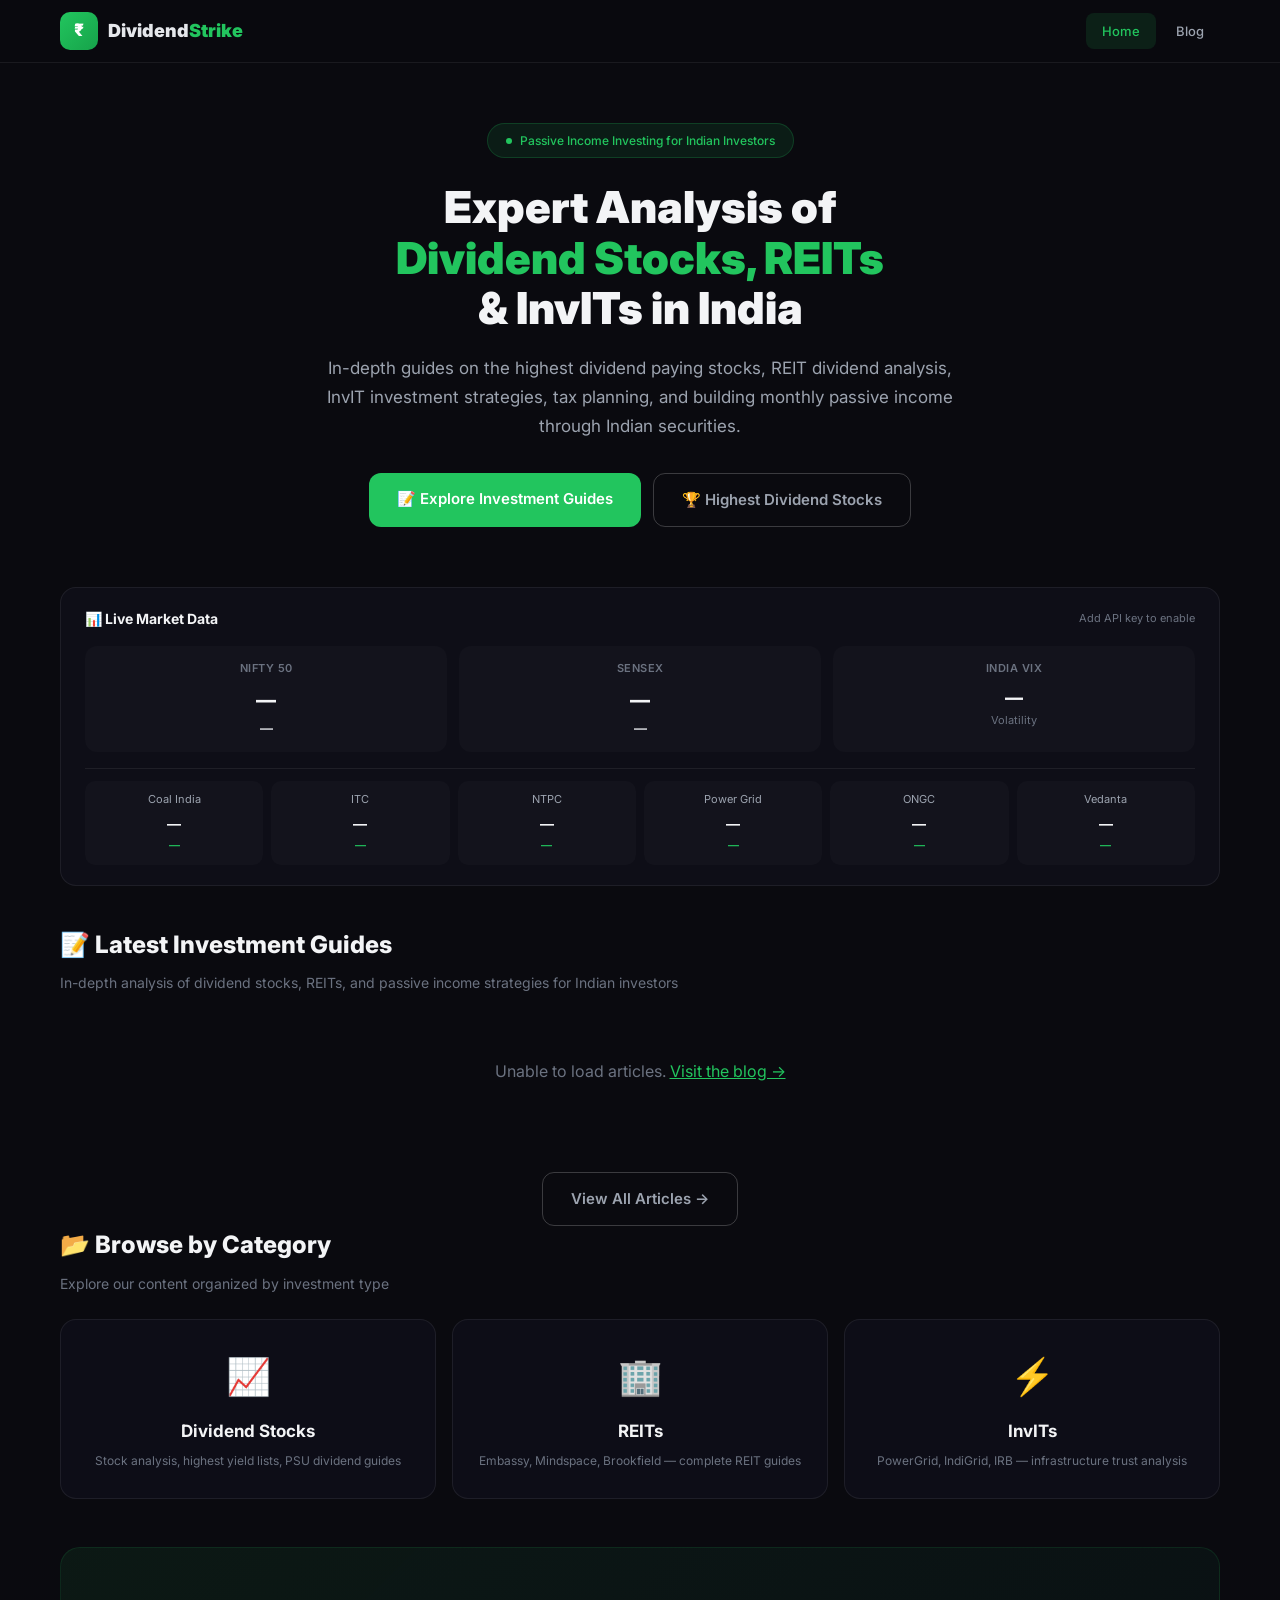
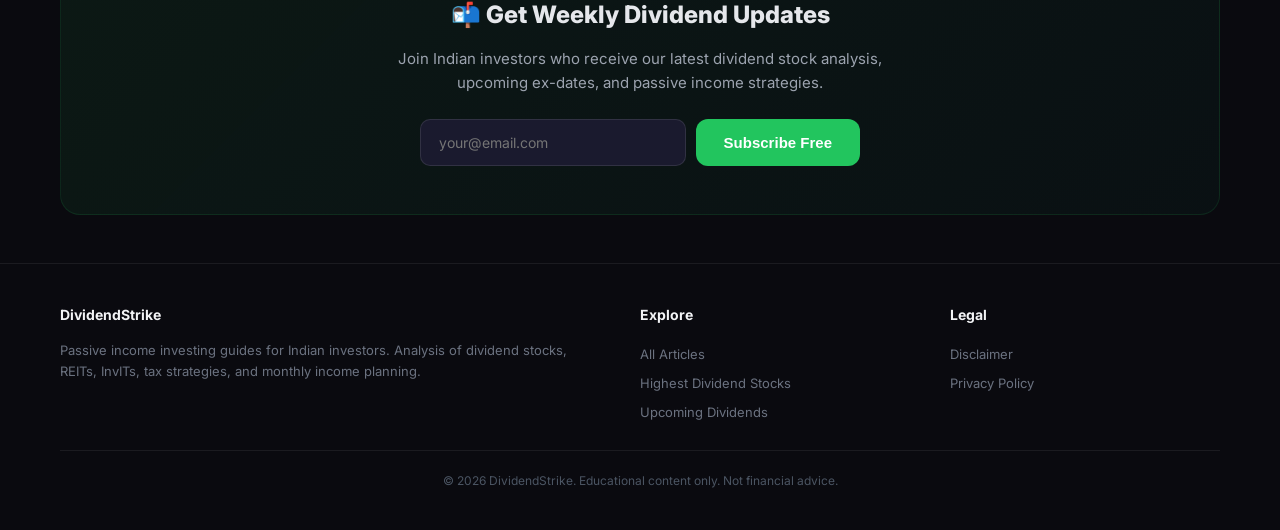
==== index.html @ 12f87270 "Update index.html" ====
<!DOCTYPE html>
<html lang="en-IN">
<head>
    <meta charset="UTF-8">
    <meta name="viewport" content="width=device-width, initial-scale=1.0">
    <title>DividendStrike — Passive Income Investing India: Dividend Stocks, REITs & Strategies</title>
    <meta name="description" content="Passive income investing for Indian investors. Expert analysis of dividend stocks, REITs, InvITs. Complete guides on tax, DRIP, and building monthly income through Indian securities.">
    <meta name="keywords" content="dividend stocks india, highest dividend paying stocks, REIT investment india, InvIT dividend, passive income india, dividend tax guide, DRIP india, upcoming dividend stocks">
    <link rel="canonical" href="https://dividendstrike.in/">
    <link href="https://fonts.googleapis.com/css2?family=Inter:wght@300;400;500;600;700;800;900&display=swap" rel="stylesheet">
    
    <!-- Google Analytics -->
    <script async src="https://www.googletagmanager.com/gtag/js?id=G-F67MPYPHJ3"></script>
    <script>window.dataLayer=window.dataLayer||[];function gtag(){dataLayer.push(arguments);}gtag('js',new Date());gtag('config','G-F67MPYPHJ3');</script>
    
    <!-- Favicon -->
    <link rel="icon" href="data:image/svg+xml,<svg xmlns='http://www.w3.org/2000/svg' viewBox='0 0 100 100'><rect width='100' height='100' rx='20' fill='%2322c55e'/><text y='.75em' x='50%' text-anchor='middle' font-size='60' font-weight='bold' fill='white'>₹</text></svg>">
    <link rel="apple-touch-icon" sizes="180x180" href="/apple-touch-icon.png">
    <link rel="icon" type="image/png" sizes="32x32" href="/favicon-32x32.png">
    <link rel="icon" type="image/png" sizes="16x16" href="/favicon-16x16.png">
    <meta name="theme-color" content="#0f172a">

    <style>
        :root {
            --bg: #0a0a0f;
            --card: rgba(15,15,25,0.85);
            --border: rgba(255,255,255,0.07);
            --text: #e5e7eb;
            --text-secondary: #9ca3af;
            --text-muted: #6b7280;
        }
        
        * { margin: 0; padding: 0; box-sizing: border-box; }
        
        body {
            font-family: 'Inter', sans-serif;
            background: var(--bg);
            color: var(--text);
            min-height: 100vh;
            line-height: 1.6;
        }
        
        .container { max-width: 1200px; margin: 0 auto; padding: 0 20px; }
        
        /* ===== NAVIGATION ===== */
        .navbar {
            position: sticky;
            top: 0;
            z-index: 50;
            backdrop-filter: blur(20px);
            background: rgba(10,10,15,0.95);
            border-bottom: 1px solid var(--border);
            padding: 12px 0;
        }
        .nav-inner {
            display: flex;
            align-items: center;
            justify-content: space-between;
        }
        .logo {
            display: flex;
            align-items: center;
            gap: 10px;
            text-decoration: none;
        }
        .logo-icon {
            width: 38px;
            height: 38px;
            background: linear-gradient(135deg, #22c55e, #16a34a);
            border-radius: 10px;
            display: flex;
            align-items: center;
            justify-content: center;
            color: white;
            font-weight: 900;
            font-size: 17px;
        }
        .logo-name { font-size: 18px; font-weight: 900; color: #e5e7eb; }
        .logo-name span { color: #22c55e; }
        
        .nav-links { display: flex; gap: 4px; }
        .nav-links a {
            padding: 8px 16px;
            border-radius: 8px;
            font-size: 13px;
            font-weight: 500;
            text-decoration: none;
            color: #9ca3af;
            transition: all 0.2s;
        }
        .nav-links a:hover { color: white; background: rgba(255,255,255,0.04); }
        .nav-links a.active { background: rgba(34,197,94,0.12); color: #22c55e; }
        
        /* ===== HERO ===== */
        .hero {
            padding: 60px 0 40px;
            text-align: center;
        }
        .hero-badge {
            display: inline-flex;
            align-items: center;
            gap: 8px;
            background: rgba(34,197,94,0.1);
            border: 1px solid rgba(34,197,94,0.2);
            border-radius: 40px;
            padding: 7px 18px;
            font-size: 12px;
            color: #22c55e;
            font-weight: 500;
            margin-bottom: 24px;
        }
        .pulse-dot {
            width: 6px;
            height: 6px;
            background: #22c55e;
            border-radius: 50%;
            display: inline-block;
            animation: pulse 2s infinite;
        }
        @keyframes pulse { 0%,100%{opacity:1;} 50%{opacity:0.4;} }
        
        .hero-title {
            font-size: 44px;
            font-weight: 900;
            line-height: 1.15;
            margin-bottom: 20px;
            color: #f3f4f6;
        }
        .hero-title span { color: #22c55e; }
        .hero-subtitle {
            font-size: 17px;
            color: #9ca3af;
            max-width: 650px;
            margin: 0 auto 32px;
            line-height: 1.7;
        }
        .hero-buttons {
            display: flex;
            gap: 12px;
            justify-content: center;
            flex-wrap: wrap;
        }
        .btn {
            padding: 14px 28px;
            border-radius: 12px;
            font-size: 15px;
            font-weight: 600;
            cursor: pointer;
            border: none;
            text-decoration: none;
            transition: all 0.2s;
            display: inline-block;
        }
        .btn-primary { background: #22c55e; color: white; }
        .btn-primary:hover { background: #16a34a; transform: translateY(-1px); }
        .btn-outline {
            background: transparent;
            border: 1px solid rgba(255,255,255,0.2);
            color: #9ca3af;
        }
        .btn-outline:hover { border-color: #22c55e; color: white; }
        
        /* ===== MARKET TICKER ===== */
        .market-ticker {
            background: rgba(15,15,25,0.9);
            border: 1px solid var(--border);
            border-radius: 16px;
            padding: 20px 24px;
            margin: 20px 0 40px;
            overflow: hidden;
        }
        .ticker-header {
            display: flex;
            align-items: center;
            justify-content: space-between;
            margin-bottom: 16px;
        }
        .ticker-title {
            font-size: 14px;
            font-weight: 700;
            color: #f3f4f6;
        }
        .ticker-updated {
            font-size: 11px;
            color: #6b7280;
        }
        .ticker-row {
            display: grid;
            grid-template-columns: repeat(auto-fit, minmax(160px, 1fr));
            gap: 12px;
        }
        .ticker-item {
            background: rgba(255,255,255,0.02);
            border-radius: 12px;
            padding: 14px 16px;
            text-align: center;
        }
        .ticker-item-name {
            font-size: 11px;
            color: #6b7280;
            font-weight: 600;
            text-transform: uppercase;
            letter-spacing: 0.5px;
            margin-bottom: 6px;
        }
        .ticker-item-price {
            font-size: 20px;
            font-weight: 800;
            color: #f3f4f6;
        }
        .ticker-item-change {
            font-size: 13px;
            font-weight: 600;
            margin-top: 2px;
        }
        .ticker-divider {
            border: none;
            border-top: 1px solid var(--border);
            margin: 16px 0 12px;
        }
        .ticker-stocks-row {
            display: grid;
            grid-template-columns: repeat(auto-fit, minmax(130px, 1fr));
            gap: 8px;
        }
        .ticker-stock-mini {
            background: rgba(255,255,255,0.02);
            border-radius: 10px;
            padding: 10px 12px;
            text-align: center;
        }
        .ticker-stock-name {
            font-size: 11px;
            color: #9ca3af;
            margin-bottom: 4px;
        }
        .ticker-stock-price {
            font-size: 14px;
            font-weight: 700;
            color: #f3f4f6;
        }
        .ticker-stock-yield {
            font-size: 11px;
            color: #22c55e;
            font-weight: 600;
            margin-top: 2px;
        }
        
        /* ===== BLOG GRID ===== */
        .section-title {
            font-size: 24px;
            font-weight: 800;
            color: #f3f4f6;
            margin-bottom: 8px;
        }
        .section-subtitle {
            font-size: 14px;
            color: #6b7280;
            margin-bottom: 24px;
        }
        .blog-grid {
            display: grid;
            grid-template-columns: repeat(auto-fill, minmax(340px, 1fr));
            gap: 16px;
            margin-bottom: 48px;
        }
        .blog-card {
            background: rgba(15,15,25,0.85);
            border: 1px solid var(--border);
            border-radius: 16px;
            padding: 24px;
            text-decoration: none;
            display: flex;
            flex-direction: column;
            transition: all 0.3s ease;
            cursor: pointer;
        }
        .blog-card:hover {
            border-color: rgba(34,197,94,0.3);
            transform: translateY(-2px);
            box-shadow: 0 20px 40px -15px rgba(34,197,94,0.15);
        }
        .blog-card-badge {
            display: inline-block;
            background: rgba(34,197,94,0.15);
            color: #22c55e;
            padding: 4px 10px;
            border-radius: 20px;
            font-size: 11px;
            font-weight: 600;
            margin-bottom: 12px;
            width: fit-content;
        }
        .blog-card-category-reit {
            background: rgba(59,130,246,0.15);
            color: #3b82f6;
        }
        .blog-card-title {
            font-size: 17px;
            font-weight: 700;
            color: #f3f4f6;
            margin-bottom: 8px;
            line-height: 1.4;
            flex-grow: 1;
        }
        .blog-card-excerpt {
            font-size: 13px;
            color: #9ca3af;
            line-height: 1.6;
            margin-bottom: 16px;
        }
        .blog-card-meta {
            font-size: 11px;
            color: #6b7280;
            display: flex;
            justify-content: space-between;
            align-items: center;
            padding-top: 12px;
            border-top: 1px solid var(--border);
        }
        
        /* ===== CATEGORY SECTION ===== */
        .category-section {
            margin-bottom: 48px;
        }
        .category-cards {
            display: grid;
            grid-template-columns: repeat(3, 1fr);
            gap: 16px;
        }
        .category-card {
            background: rgba(15,15,25,0.85);
            border: 1px solid var(--border);
            border-radius: 16px;
            padding: 28px 24px;
            text-decoration: none;
            display: block;
            transition: all 0.3s ease;
            text-align: center;
        }
        .category-card:hover {
            border-color: rgba(34,197,94,0.3);
            transform: translateY(-2px);
        }
        .category-icon {
            font-size: 36px;
            margin-bottom: 12px;
        }
        .category-name {
            font-size: 17px;
            font-weight: 700;
            color: #f3f4f6;
            margin-bottom: 6px;
        }
        .category-count {
            font-size: 12px;
            color: #6b7280;
        }
        
        /* ===== NEWSLETTER ===== */
        .newsletter {
            background: linear-gradient(135deg, rgba(34,197,94,0.08), rgba(16,185,129,0.04));
            border: 1px solid rgba(34,197,94,0.12);
            border-radius: 20px;
            padding: 48px;
            margin: 48px 0;
            text-align: center;
        }
        .newsletter-title {
            font-size: 24px;
            font-weight: 800;
            margin-bottom: 12px;
        }
        .newsletter-desc {
            font-size: 15px;
            color: #9ca3af;
            max-width: 500px;
            margin: 0 auto 24px;
            line-height: 1.6;
        }
        .newsletter-form {
            display: flex;
            gap: 10px;
            max-width: 440px;
            margin: 0 auto;
        }
        .newsletter-input {
            flex: 1;
            background: #1a1a2e;
            border: 1px solid rgba(255,255,255,0.1);
            border-radius: 10px;
            padding: 14px 18px;
            color: white;
            font-size: 14px;
            outline: none;
            font-family: inherit;
        }
        .newsletter-input:focus { border-color: #22c55e; }
        
        /* ===== FOOTER ===== */
        .footer {
            border-top: 1px solid var(--border);
            padding: 40px 0;
            margin-top: 20px;
        }
        .footer-grid {
            display: grid;
            grid-template-columns: 2fr 1fr 1fr;
            gap: 40px;
            margin-bottom: 24px;
        }
        .footer-col h4 {
            font-size: 14px;
            font-weight: 700;
            margin-bottom: 14px;
            color: #f3f4f6;
        }
        .footer-col p { font-size: 13px; color: #6b7280; line-height: 1.6; }
        .footer-col a {
            display: block;
            font-size: 13px;
            color: #6b7280;
            text-decoration: none;
            padding: 4px 0;
            transition: color 0.2s;
        }
        .footer-col a:hover { color: #22c55e; }
        .footer-bottom {
            text-align: center;
            padding-top: 20px;
            border-top: 1px solid var(--border);
            font-size: 12px;
            color: #4b5563;
        }
        
        /* ===== SCROLL TO TOP ===== */
        .scroll-btn {
            position: fixed;
            bottom: 30px;
            right: 30px;
            width: 48px;
            height: 48px;
            background: linear-gradient(135deg, #22c55e, #16a34a);
            border: none;
            border-radius: 14px;
            cursor: pointer;
            z-index: 999;
            display: flex;
            align-items: center;
            justify-content: center;
            box-shadow: 0 8px 32px rgba(34,197,94,0.3);
            transition: all 0.3s ease;
            opacity: 0;
            visibility: hidden;
            color: white;
            font-size: 20px;
            font-weight: 700;
        }
        .scroll-btn.show { opacity: 1; visibility: visible; }
        .scroll-btn:hover { transform: translateY(-3px); }
        
        /* ===== LOADING ===== */
        .loading-placeholder {
            text-align: center;
            padding: 40px;
            color: #6b7280;
        }
        
        /* ===== RESPONSIVE ===== */
        @media (max-width: 768px) {
            .hero-title { font-size: 30px; }
            .hero-subtitle { font-size: 15px; }
            .blog-grid { grid-template-columns: 1fr; }
            .category-cards { grid-template-columns: 1fr; }
            .ticker-row { grid-template-columns: repeat(2, 1fr); }
            .ticker-stocks-row { grid-template-columns: repeat(2, 1fr); }
            .newsletter { padding: 28px 20px; }
            .newsletter-form { flex-direction: column; }
            .nav-links { display: none; }
            .footer-grid { grid-template-columns: 1fr; gap: 24px; }
            .scroll-btn { bottom: 16px; right: 16px; width: 42px; height: 42px; font-size: 18px; }
        }
        @media (max-width: 480px) {
            .hero-title { font-size: 24px; }
            .hero { padding: 32px 0 24px; }
            .ticker-row { grid-template-columns: 1fr; }
            .ticker-stocks-row { grid-template-columns: 1fr 1fr; }
        }
    </style>
</head>
<body>

    <!-- NAVIGATION -->
    <nav class="navbar">
        <div class="container nav-inner">
            <a href="index.html" class="logo">
                <div class="logo-icon">₹</div>
                <span class="logo-name">Dividend<span>Strike</span></span>
            </a>
            <div class="nav-links">
                <a href="index.html" class="active">Home</a>
                <a href="blog.html">Blog</a>
            </div>
        </div>
    </nav>

    <!-- HERO -->
    <section class="hero">
        <div class="container">
            <div class="hero-badge">
                <span class="pulse-dot"></span>
                Passive Income Investing for Indian Investors
            </div>
            <h1 class="hero-title">Expert Analysis of<br><span>Dividend Stocks, REITs</span><br>& InvITs in India</h1>
            <p class="hero-subtitle">
                In-depth guides on the highest dividend paying stocks, REIT dividend analysis, InvIT investment strategies, tax planning, and building monthly passive income through Indian securities.
            </p>
            <div class="hero-buttons">
                <a href="blog.html" class="btn btn-primary">📝 Explore Investment Guides</a>
                <a href="blog.html?slug=highest-dividend-paying-stocks-india-2026" class="btn btn-outline">🏆 Highest Dividend Stocks</a>
            </div>
        </div>
    </section>

    <!-- MARKET TICKER -->
    <section class="container">
        <div class="market-ticker" id="marketTicker">
            <div class="ticker-header">
                <span class="ticker-title">📊 Live Market Data</span>
                <span class="ticker-updated" id="tickerUpdated">Loading...</span>
            </div>
            <div class="ticker-row" id="tickerIndices">
                <div class="ticker-item"><div class="ticker-item-name">NIFTY 50</div><div class="ticker-item-price">—</div><div class="ticker-item-change">—</div></div>
                <div class="ticker-item"><div class="ticker-item-name">SENSEX</div><div class="ticker-item-price">—</div><div class="ticker-item-change">—</div></div>
                <div class="ticker-item"><div class="ticker-item-name">INDIA VIX</div><div class="ticker-item-price" style="font-size:18px;">—</div><div style="font-size:11px;color:#6b7280;">Volatility</div></div>
            </div>
            <hr class="ticker-divider">
            <div class="ticker-stocks-row" id="tickerStocks">
                <div class="ticker-stock-mini"><div class="ticker-stock-name">Coal India</div><div class="ticker-stock-price">—</div><div class="ticker-stock-yield">—</div></div>
                <div class="ticker-stock-mini"><div class="ticker-stock-name">ITC</div><div class="ticker-stock-price">—</div><div class="ticker-stock-yield">—</div></div>
                <div class="ticker-stock-mini"><div class="ticker-stock-name">NTPC</div><div class="ticker-stock-price">—</div><div class="ticker-stock-yield">—</div></div>
                <div class="ticker-stock-mini"><div class="ticker-stock-name">Power Grid</div><div class="ticker-stock-price">—</div><div class="ticker-stock-yield">—</div></div>
                <div class="ticker-stock-mini"><div class="ticker-stock-name">ONGC</div><div class="ticker-stock-price">—</div><div class="ticker-stock-yield">—</div></div>
                <div class="ticker-stock-mini"><div class="ticker-stock-name">Vedanta</div><div class="ticker-stock-price">—</div><div class="ticker-stock-yield">—</div></div>
            </div>
        </div>
    </section>

    <!-- BLOG POSTS -->
    <section class="container">
        <h2 class="section-title">📝 Latest Investment Guides</h2>
        <p class="section-subtitle">In-depth analysis of dividend stocks, REITs, and passive income strategies for Indian investors</p>
        <div class="blog-grid" id="blogGrid">
            <div class="loading-placeholder" style="grid-column:1/-1;">Loading articles...</div>
        </div>
        <div style="text-align:center;">
            <a href="blog.html" class="btn btn-outline">View All Articles →</a>
        </div>
    </section>

    <!-- CATEGORIES -->
    <section class="container category-section">
        <h2 class="section-title">📂 Browse by Category</h2>
        <p class="section-subtitle">Explore our content organized by investment type</p>
        <div class="category-cards">
            <a href="blog.html?slug=highest-dividend-paying-stocks-india-2026" class="category-card">
                <div class="category-icon">📈</div>
                <div class="category-name">Dividend Stocks</div>
                <div class="category-count">Stock analysis, highest yield lists, PSU dividend guides</div>
            </a>
            <a href="blog.html?slug=embassy-office-parks-reit-dividend-guide-2026" class="category-card">
                <div class="category-icon">🏢</div>
                <div class="category-name">REITs</div>
                <div class="category-count">Embassy, Mindspace, Brookfield — complete REIT guides</div>
            </a>
            <a href="blog.html?slug=powergrid-invit-guide-2026" class="category-card">
                <div class="category-icon">⚡</div>
                <div class="category-name">InvITs</div>
                <div class="category-count">PowerGrid, IndiGrid, IRB — infrastructure trust analysis</div>
            </a>
        </div>
    </section>

    <!-- NEWSLETTER -->
    <section class="container">
        <div class="newsletter">
            <h2 class="newsletter-title">📬 Get Weekly Dividend Updates</h2>
            <p class="newsletter-desc">Join Indian investors who receive our latest dividend stock analysis, upcoming ex-dates, and passive income strategies.</p>
            <form class="newsletter-form" onsubmit="event.preventDefault(); subscribeNewsletter(this);">
                <input type="email" placeholder="your@email.com" class="newsletter-input" required>
                <button type="submit" class="btn btn-primary">Subscribe Free</button>
            </form>
        </div>
    </section>

    <!-- FOOTER -->
    <footer class="footer">
        <div class="container">
            <div class="footer-grid">
                <div class="footer-col">
                    <h4>DividendStrike</h4>
                    <p>Passive income investing guides for Indian investors. Analysis of dividend stocks, REITs, InvITs, tax strategies, and monthly income planning.</p>
                </div>
                <div class="footer-col">
                    <h4>Explore</h4>
                    <a href="blog.html">All Articles</a>
                    <a href="blog.html?slug=highest-dividend-paying-stocks-india-2026">Highest Dividend Stocks</a>
                    <a href="blog.html?slug=upcoming-dividend-stocks-india-2026">Upcoming Dividends</a>
                </div>
                <div class="footer-col">
                    <h4>Legal</h4>
                    <a href="#">Disclaimer</a>
                    <a href="#">Privacy Policy</a>
                </div>
            </div>
            <div class="footer-bottom">
                <p>© 2026 DividendStrike. Educational content only. Not financial advice.</p>
            </div>
        </div>
    </footer>

    <!-- SCROLL TO TOP -->
    <button class="scroll-btn" id="scrollBtn" onclick="window.scrollTo({top:0,behavior:'smooth'})">↑</button>

    <script>
        // ============================================
        // TWELVE DATA — LIVE MARKET TICKER
        // ============================================
        var TWELVEDATA_KEY = 'YOUR_API_KEY_HERE'; // ← Replace with your key
        
        var INDICES = [
            { symbol: 'NSEI', containerId: null, rowIndex: 0 },
            { symbol: 'BSESN', containerId: null, rowIndex: 1 },
            { symbol: 'INDIAVIX', containerId: null, rowIndex: 2 }
        ];
        
        var TICKER_STOCKS = [
            { symbol: 'COALINDIA.NS', name: 'Coal India' },
            { symbol: 'ITC.NS', name: 'ITC' },
            { symbol: 'NTPC.NS', name: 'NTPC' },
            { symbol: 'POWERGRID.NS', name: 'Power Grid' },
            { symbol: 'ONGC.NS', name: 'ONGC' },
            { symbol: 'VEDL.NS', name: 'Vedanta' }
        ];
        
        function formatPrice(p) {
            if (!p) return '—';
            return parseFloat(p).toLocaleString('en-IN', {minimumFractionDigits:2, maximumFractionDigits:2});
        }
        
        function formatChange(c) {
            if (!c && c !== 0) return '<span style="color:#6b7280;">—</span>';
            var n = parseFloat(c);
            var color = n >= 0 ? '#22c55e' : '#ef4444';
            var sign = n >= 0 ? '+' : '';
            return '<span style="color:' + color + ';">' + sign + n.toFixed(2) + '%</span>';
        }
        
        async function fetchMarketData() {
            if (TWELVEDATA_KEY === 'YOUR_API_KEY_HERE') {
                document.getElementById('tickerUpdated').textContent = 'Add API key to enable';
                return;
            }
            
            var indicesRow = document.getElementById('tickerIndices');
            var stocksRow = document.getElementById('tickerStocks');
            var items, priceEl, changeEl;
            
            // Fetch indices
            for (var i = 0; i < INDICES.length; i++) {
                try {
                    var resp = await fetch('https://api.twelvedata.com/quote?symbol=' + INDICES[i].symbol + '&apikey=' + TWELVEDATA_KEY);
                    var data = await resp.json();
                    items = indicesRow.querySelectorAll('.ticker-item');
                    if (items[i]) {
                        priceEl = items[i].querySelector('.ticker-item-price');
                        changeEl = items[i].querySelector('.ticker-item-change');
                        if (priceEl) priceEl.textContent = formatPrice(data.close);
                        if (changeEl) changeEl.innerHTML = formatChange(data.percent_change);
                    }
                } catch(e) { console.log('Index fetch error:', e.message); }
            }
            
            // Fetch stocks
            var stockItems = stocksRow.querySelectorAll('.ticker-stock-mini');
            for (var j = 0; j < TICKER_STOCKS.length; j++) {
                try {
                    var sResp = await fetch('https://api.twelvedata.com/quote?symbol=' + TICKER_STOCKS[j].symbol + '&apikey=' + TWELVEDATA_KEY);
                    var sData = await sResp.json();
                    
                    if (stockItems[j]) {
                        var pEl = stockItems[j].querySelector('.ticker-stock-price');
                        var yEl = stockItems[j].querySelector('.ticker-stock-yield');
                        if (pEl) pEl.textContent = '₹' + formatPrice(sData.close);
                        
                        // Try dividend yield
                        try {
                            var dResp = await fetch('https://api.twelvedata.com/statistics?symbol=' + TICKER_STOCKS[j].symbol + '&apikey=' + TWELVEDATA_KEY);
                            var dData = await dResp.json();
                            if (yEl && dData && dData.statistics && dData.statistics.dividend_yield) {
                                yEl.textContent = 'Yield: ' + parseFloat(dData.statistics.dividend_yield).toFixed(2) + '%';
                            }
                        } catch(e) { if (yEl) yEl.textContent = ''; }
                    }
                } catch(e) { console.log('Stock fetch error:', e.message); }
            }
            
            document.getElementById('tickerUpdated').textContent = 'Updated: ' + new Date().toLocaleTimeString('en-IN', {hour:'2-digit',minute:'2-digit'});
            
            // Cache
            try {
                localStorage.setItem('ds_market_cache', JSON.stringify({
                    indicesHTML: indicesRow.innerHTML,
                    stocksHTML: stocksRow.innerHTML,
                    time: new Date().toISOString()
                }));
            } catch(e) {}
        }
        
        // Try loading from cache first
        (function() {
            try {
                var cache = localStorage.getItem('ds_market_cache');
                if (cache) {
                    var c = JSON.parse(cache);
                    document.getElementById('tickerIndices').innerHTML = c.indicesHTML;
                    document.getElementById('tickerStocks').innerHTML = c.stocksHTML;
                    document.getElementById('tickerUpdated').textContent = 'Cached: ' + new Date(c.time).toLocaleTimeString('en-IN', {hour:'2-digit',minute:'2-digit'});
                }
            } catch(e) {}
        })();
        
        // ============================================
        // BLOG POSTS
        // ============================================
        async function loadBlogPosts() {
            var grid = document.getElementById('blogGrid');
            
            try {
                var resp = await fetch('https://oezmykupzqjfuklxvxzi.supabase.co/rest/v1/blog_posts?select=*&published=eq.true&order=created_at.desc&limit=6', {
                    headers: {
                        'apikey': 'eyJhbGciOiJIUzI1NiIsInR5cCI6IkpXVCJ9.eyJpc3MiOiJzdXBhYmFzZSIsInJlZiI6Im9lem15a3VwenFqZnVrbHh2eHppIiwicm9sZSI6ImFub24iLCJpYXQiOjE3Nzc4MTQ3MjgsImV4cCI6MjA5MzM5MDcyOH0.XM82bC4_DKRZ3s6N-zKlqCVxZkM95fcfHL2ddxj28SE',
                        'Authorization': 'Bearer eyJhbGciOiJIUzI1NiIsInR5cCI6IkpXVCJ9.eyJpc3MiOiJzdXBhYmFzZSIsInJlZiI6Im9lem15a3VwenFqZnVrbHh2eHppIiwicm9sZSI6ImFub24iLCJpYXQiOjE3Nzc4MTQ3MjgsImV4cCI6MjA5MzM5MDcyOH0.XM82bC4_DKRZ3s6N-zKlqCVxZkM95fcfHL2ddxj28SE'
                    }
                });
                
                if (!resp.ok) throw new Error('API error');
                var posts = await resp.json();
                
                if (posts && posts.length > 0) {
                    grid.innerHTML = posts.map(function(p) {
                        var badge = '<span class="blog-card-badge">' + (p.category || 'Guide') + '</span>';
                        if (p.category === 'REITs & InvITs') {
                            badge = '<span class="blog-card-badge blog-card-category-reit">REITs & InvITs</span>';
                        }
                        var excerpt = p.excerpt || (p.content ? p.content.replace(/<[^>]*>/g,'').substring(0,120)+'...' : '');
                        var date = p.created_at ? new Date(p.created_at).toLocaleDateString('en-IN', {day:'numeric', month:'short', year:'numeric'}) : '';
                        
                        return '<a href="blog.html?slug=' + p.slug + '" class="blog-card">' +
                            badge +
                            '<h3 class="blog-card-title">' + p.title + '</h3>' +
                            '<p class="blog-card-excerpt">' + excerpt + '</p>' +
                            '<div class="blog-card-meta"><span>📅 ' + date + '</span><span>⏱️ ' + (p.read_time || '8 min read') + '</span></div>' +
                        '</a>';
                    }).join('');
                } else {
                    grid.innerHTML = '<div class="loading-placeholder" style="grid-column:1/-1;">No articles found. Check back soon.</div>';
                }
            } catch(e) {
                console.error('Blog fetch error:', e);
                grid.innerHTML = '<div class="loading-placeholder" style="grid-column:1/-1;">Unable to load articles. <a href="blog.html" style="color:#22c55e;">Visit the blog →</a></div>';
            }
        }
        
        // ============================================
        // NEWSLETTER
        // ============================================
        function subscribeNewsletter(form) {
            var email = form.querySelector('.newsletter-input');
            if (email && email.value) {
                var subs = JSON.parse(localStorage.getItem('ds_subscribers') || '[]');
                subs.push({ email: email.value, date: new Date().toISOString() });
                localStorage.setItem('ds_subscribers', JSON.stringify(subs));
                form.innerHTML = '<p style="color:#22c55e;font-weight:600;">✅ Subscribed! Welcome aboard.</p>';
            }
        }
        
        // ============================================
        // SCROLL BUTTON
        // ============================================
        window.addEventListener('scroll', function() {
            var btn = document.getElementById('scrollBtn');
            if (btn) btn.classList.toggle('show', window.scrollY > 400);
        }, { passive: true });
        
        // ============================================
        // INITIALIZE
        // ============================================
        document.addEventListener('DOMContentLoaded', function() {
            fetchMarketData();
            loadBlogPosts();
            setInterval(fetchMarketData, 60 * 60 * 1000);
        });
    </script>
</body>
</html>
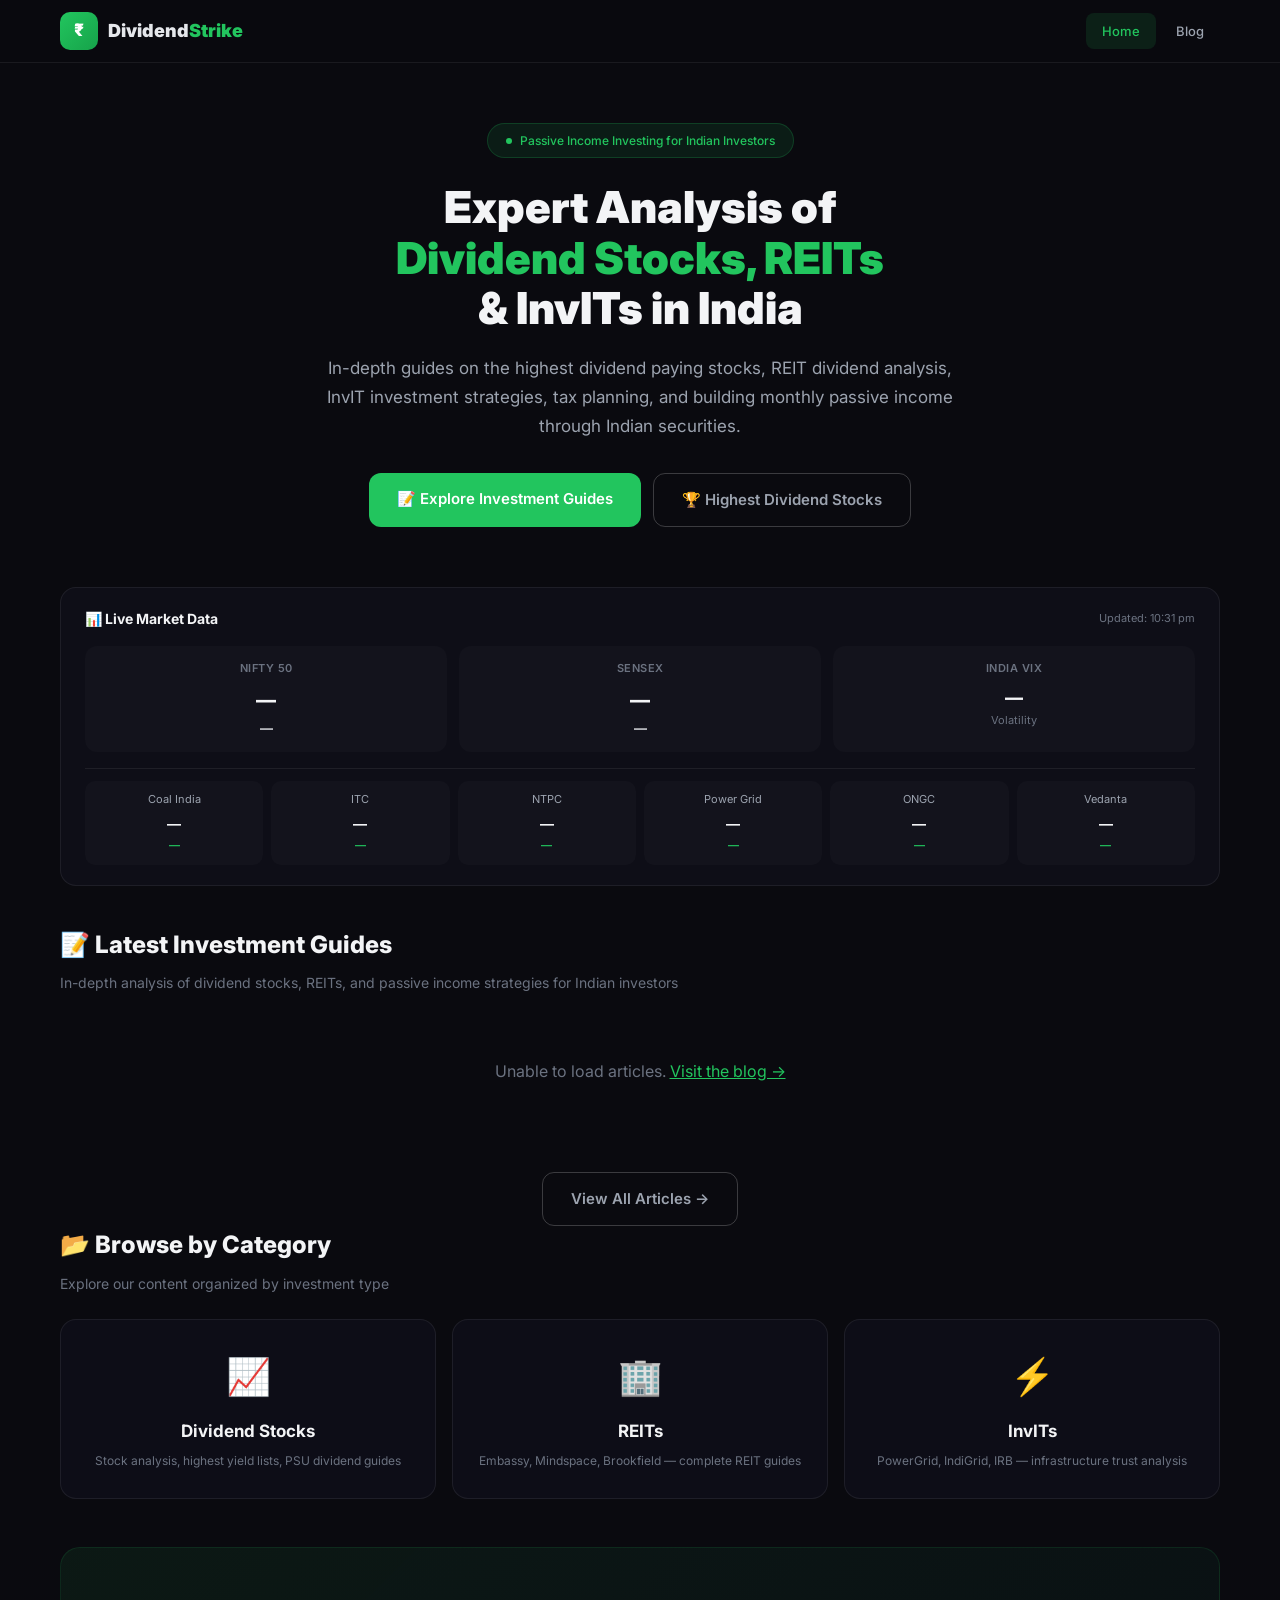
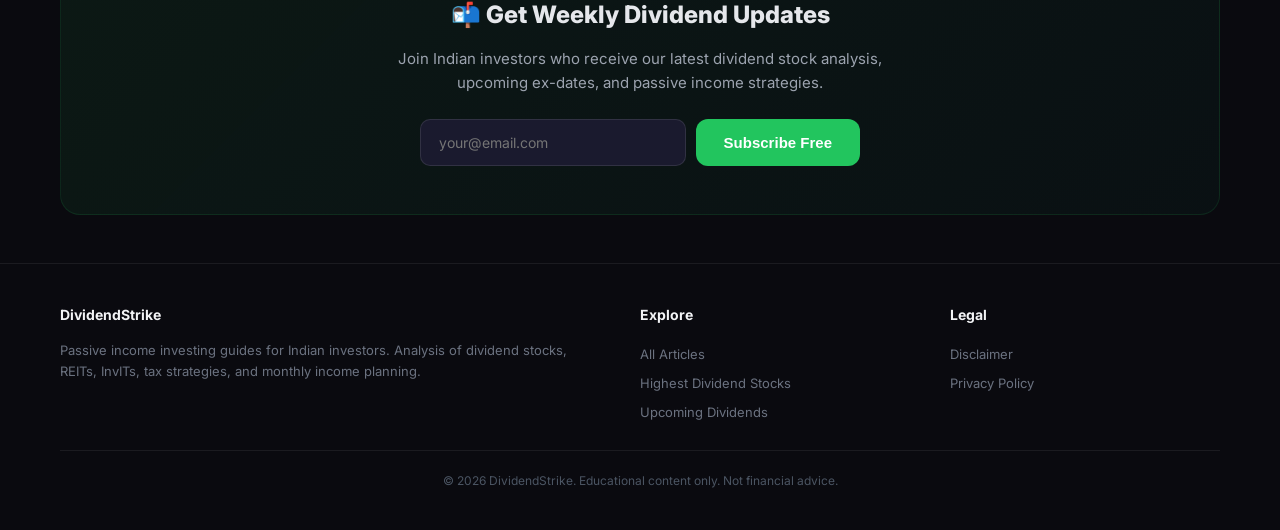
==== commit 1b44ed5d: "Update index.html" ====
--- a/index.html
+++ b/index.html
@@ -626,7 +626,7 @@
         // ============================================
         // TWELVE DATA — LIVE MARKET TICKER
         // ============================================
-        var TWELVEDATA_KEY = 'YOUR_API_KEY_HERE'; // ← Replace with your key
+        var TWELVEDATA_KEY = 'b604df4a952e4bdea2011be87693cad7'; // ← Replace with your key
         
         var INDICES = [
             { symbol: 'NSEI', containerId: null, rowIndex: 0 },
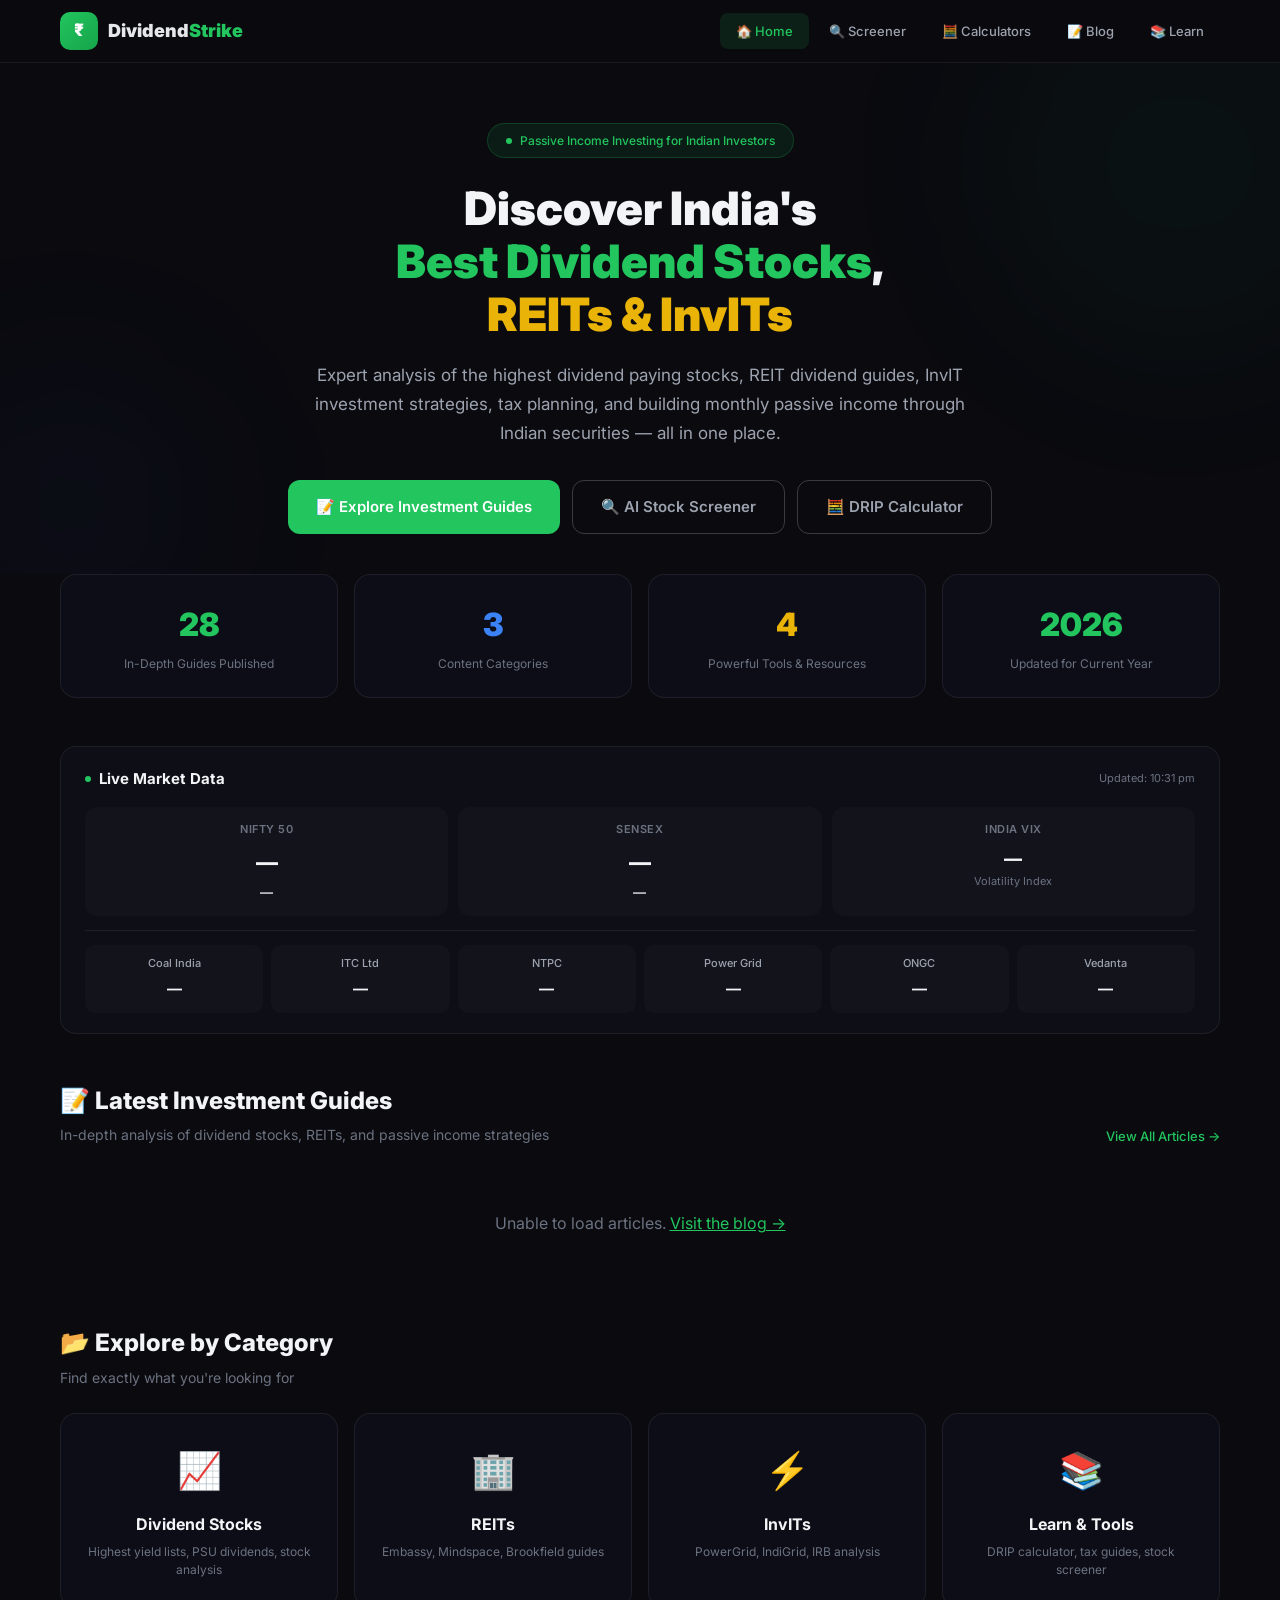
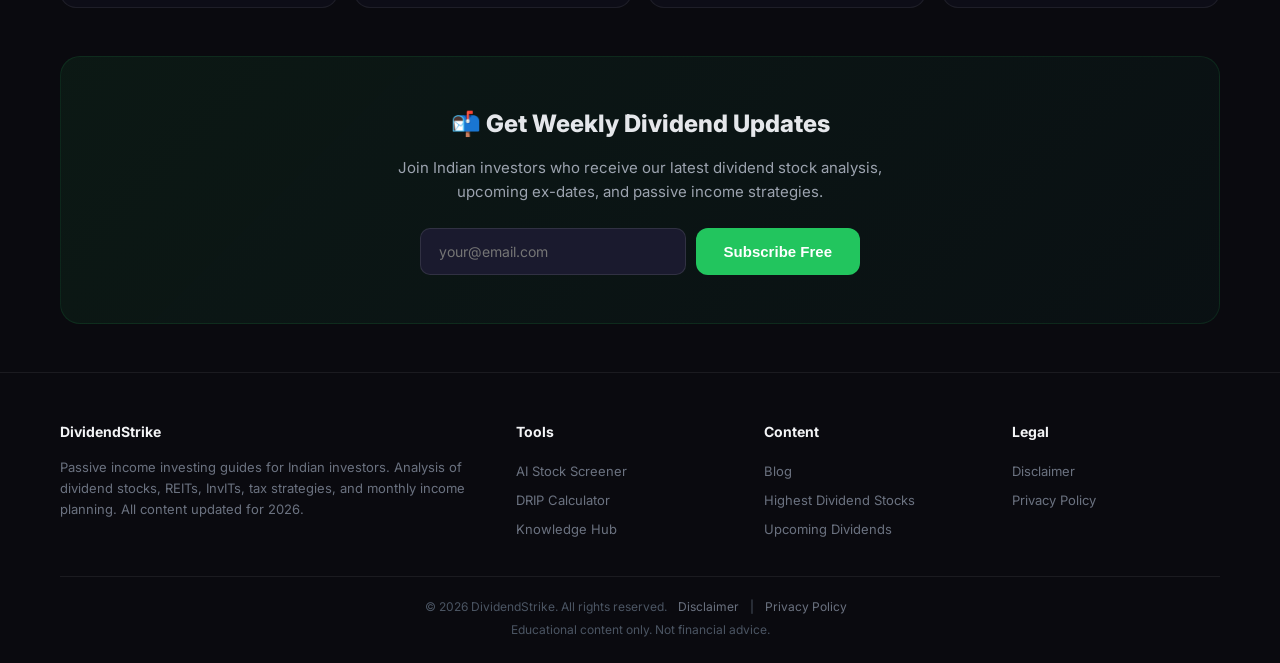
==== commit f2ca9edf: "Update index.html" ====
--- a/index.html
+++ b/index.html
@@ -18,6 +18,7 @@
     <link rel="apple-touch-icon" sizes="180x180" href="/apple-touch-icon.png">
     <link rel="icon" type="image/png" sizes="32x32" href="/favicon-32x32.png">
     <link rel="icon" type="image/png" sizes="16x16" href="/favicon-16x16.png">
+    <link rel="manifest" href="/site.webmanifest">
     <meta name="theme-color" content="#0f172a">
 
     <style>
@@ -28,6 +29,10 @@
             --text: #e5e7eb;
             --text-secondary: #9ca3af;
             --text-muted: #6b7280;
+            --green: #22c55e;
+            --green-dark: #16a34a;
+            --blue: #3b82f6;
+            --gold: #eab308;
         }
         
         * { margin: 0; padding: 0; box-sizing: border-box; }
@@ -66,7 +71,7 @@
         .logo-icon {
             width: 38px;
             height: 38px;
-            background: linear-gradient(135deg, #22c55e, #16a34a);
+            background: linear-gradient(135deg, var(--green), var(--green-dark));
             border-radius: 10px;
             display: flex;
             align-items: center;
@@ -76,7 +81,7 @@
             font-size: 17px;
         }
         .logo-name { font-size: 18px; font-weight: 900; color: #e5e7eb; }
-        .logo-name span { color: #22c55e; }
+        .logo-name span { color: var(--green); }
         
         .nav-links { display: flex; gap: 4px; }
         .nav-links a {
@@ -89,13 +94,72 @@
             transition: all 0.2s;
         }
         .nav-links a:hover { color: white; background: rgba(255,255,255,0.04); }
-        .nav-links a.active { background: rgba(34,197,94,0.12); color: #22c55e; }
+        .nav-links a.active { background: rgba(34,197,94,0.12); color: var(--green); }
+        
+        .mobile-menu-btn {
+            display: none;
+            background: none;
+            border: none;
+            color: white;
+            font-size: 22px;
+            cursor: pointer;
+            padding: 8px 12px;
+            border-radius: 8px;
+        }
+        .mobile-menu-btn:hover { background: rgba(255,255,255,0.05); }
+        
+        .mobile-menu {
+            display: none;
+            padding: 12px 16px;
+            border-top: 1px solid var(--border);
+            background: rgba(10,10,15,0.98);
+            grid-template-columns: 1fr 1fr;
+            gap: 4px;
+        }
+        .mobile-menu a {
+            display: block;
+            padding: 12px 14px;
+            border-radius: 10px;
+            font-size: 13px;
+            text-decoration: none;
+            color: #9ca3af;
+        }
+        .mobile-menu a:hover { background: rgba(255,255,255,0.04); color: white; }
+        .mobile-menu a.active { color: var(--green); background: rgba(34,197,94,0.1); font-weight: 600; }
         
         /* ===== HERO ===== */
         .hero {
             padding: 60px 0 40px;
             text-align: center;
-        }
+            position: relative;
+            overflow: hidden;
+        }
+        .hero::before {
+            content: '';
+            position: absolute;
+            top: -100px;
+            right: -100px;
+            width: 400px;
+            height: 400px;
+            background: rgba(34,197,94,0.04);
+            border-radius: 50%;
+            filter: blur(80px);
+            pointer-events: none;
+        }
+        .hero::after {
+            content: '';
+            position: absolute;
+            bottom: -80px;
+            left: -80px;
+            width: 300px;
+            height: 300px;
+            background: rgba(59,130,246,0.03);
+            border-radius: 50%;
+            filter: blur(80px);
+            pointer-events: none;
+        }
+        .hero-content { position: relative; z-index: 1; }
+        
         .hero-badge {
             display: inline-flex;
             align-items: center;
@@ -105,14 +169,14 @@
             border-radius: 40px;
             padding: 7px 18px;
             font-size: 12px;
-            color: #22c55e;
+            color: var(--green);
             font-weight: 500;
             margin-bottom: 24px;
         }
         .pulse-dot {
             width: 6px;
             height: 6px;
-            background: #22c55e;
+            background: var(--green);
             border-radius: 50%;
             display: inline-block;
             animation: pulse 2s infinite;
@@ -120,17 +184,19 @@
         @keyframes pulse { 0%,100%{opacity:1;} 50%{opacity:0.4;} }
         
         .hero-title {
-            font-size: 44px;
+            font-size: 46px;
             font-weight: 900;
             line-height: 1.15;
             margin-bottom: 20px;
             color: #f3f4f6;
         }
-        .hero-title span { color: #22c55e; }
+        .hero-title .highlight { color: var(--green); }
+        .hero-title .highlight-gold { color: var(--gold); }
+        
         .hero-subtitle {
             font-size: 17px;
             color: #9ca3af;
-            max-width: 650px;
+            max-width: 680px;
             margin: 0 auto 32px;
             line-height: 1.7;
         }
@@ -139,6 +205,8 @@
             gap: 12px;
             justify-content: center;
             flex-wrap: wrap;
+            position: relative;
+            z-index: 1;
         }
         .btn {
             padding: 14px 28px;
@@ -149,16 +217,43 @@
             border: none;
             text-decoration: none;
             transition: all 0.2s;
-            display: inline-block;
-        }
-        .btn-primary { background: #22c55e; color: white; }
-        .btn-primary:hover { background: #16a34a; transform: translateY(-1px); }
+            display: inline-flex;
+            align-items: center;
+            gap: 8px;
+        }
+        .btn-primary { background: var(--green); color: white; }
+        .btn-primary:hover { background: var(--green-dark); transform: translateY(-2px); box-shadow: 0 12px 32px rgba(34,197,94,0.25); }
         .btn-outline {
             background: transparent;
             border: 1px solid rgba(255,255,255,0.2);
             color: #9ca3af;
         }
-        .btn-outline:hover { border-color: #22c55e; color: white; }
+        .btn-outline:hover { border-color: var(--green); color: white; }
+        
+        /* ===== STATS ROW ===== */
+        .stats-row {
+            display: grid;
+            grid-template-columns: repeat(4, 1fr);
+            gap: 16px;
+            margin: 0 0 48px;
+        }
+        .stat-card {
+            background: rgba(15,15,25,0.85);
+            border: 1px solid var(--border);
+            border-radius: 16px;
+            padding: 24px;
+            text-align: center;
+        }
+        .stat-number {
+            font-size: 32px;
+            font-weight: 900;
+            color: #f3f4f6;
+            margin-bottom: 4px;
+        }
+        .stat-number.green { color: var(--green); }
+        .stat-number.blue { color: var(--blue); }
+        .stat-number.gold { color: var(--gold); }
+        .stat-label { font-size: 12px; color: #6b7280; }
         
         /* ===== MARKET TICKER ===== */
         .market-ticker {
@@ -166,7 +261,7 @@
             border: 1px solid var(--border);
             border-radius: 16px;
             padding: 20px 24px;
-            margin: 20px 0 40px;
+            margin-bottom: 48px;
             overflow: hidden;
         }
         .ticker-header {
@@ -176,26 +271,30 @@
             margin-bottom: 16px;
         }
         .ticker-title {
-            font-size: 14px;
+            font-size: 15px;
             font-weight: 700;
             color: #f3f4f6;
+            display: flex;
+            align-items: center;
+            gap: 8px;
         }
         .ticker-updated {
             font-size: 11px;
             color: #6b7280;
         }
-        .ticker-row {
+        .ticker-indices-row {
             display: grid;
-            grid-template-columns: repeat(auto-fit, minmax(160px, 1fr));
-            gap: 12px;
-        }
-        .ticker-item {
+            grid-template-columns: repeat(auto-fit, minmax(150px, 1fr));
+            gap: 10px;
+            margin-bottom: 14px;
+        }
+        .ticker-index-item {
             background: rgba(255,255,255,0.02);
             border-radius: 12px;
             padding: 14px 16px;
             text-align: center;
         }
-        .ticker-item-name {
+        .ticker-index-name {
             font-size: 11px;
             color: #6b7280;
             font-weight: 600;
@@ -203,12 +302,12 @@
             letter-spacing: 0.5px;
             margin-bottom: 6px;
         }
-        .ticker-item-price {
-            font-size: 20px;
+        .ticker-index-price {
+            font-size: 22px;
             font-weight: 800;
             color: #f3f4f6;
         }
-        .ticker-item-change {
+        .ticker-index-change {
             font-size: 13px;
             font-weight: 600;
             margin-top: 2px;
@@ -216,11 +315,11 @@
         .ticker-divider {
             border: none;
             border-top: 1px solid var(--border);
-            margin: 16px 0 12px;
+            margin: 14px 0;
         }
         .ticker-stocks-row {
             display: grid;
-            grid-template-columns: repeat(auto-fit, minmax(130px, 1fr));
+            grid-template-columns: repeat(auto-fit, minmax(140px, 1fr));
             gap: 8px;
         }
         .ticker-stock-mini {
@@ -228,39 +327,54 @@
             border-radius: 10px;
             padding: 10px 12px;
             text-align: center;
-        }
+            transition: all 0.2s;
+        }
+        .ticker-stock-mini:hover { background: rgba(34,197,94,0.06); }
         .ticker-stock-name {
             font-size: 11px;
             color: #9ca3af;
             margin-bottom: 4px;
+            font-weight: 500;
         }
         .ticker-stock-price {
-            font-size: 14px;
+            font-size: 15px;
             font-weight: 700;
             color: #f3f4f6;
         }
         .ticker-stock-yield {
             font-size: 11px;
-            color: #22c55e;
+            color: var(--green);
             font-weight: 600;
             margin-top: 2px;
         }
         
         /* ===== BLOG GRID ===== */
+        .section-header {
+            margin-bottom: 24px;
+            display: flex;
+            align-items: flex-end;
+            justify-content: space-between;
+            flex-wrap: wrap;
+            gap: 12px;
+        }
         .section-title {
             font-size: 24px;
             font-weight: 800;
             color: #f3f4f6;
-            margin-bottom: 8px;
-        }
-        .section-subtitle {
-            font-size: 14px;
-            color: #6b7280;
-            margin-bottom: 24px;
-        }
+        }
+        .section-subtitle { font-size: 14px; color: #6b7280; margin-top: 4px; }
+        .view-all-link {
+            font-size: 13px;
+            color: var(--green);
+            text-decoration: none;
+            font-weight: 500;
+            white-space: nowrap;
+        }
+        .view-all-link:hover { text-decoration: underline; }
+        
         .blog-grid {
             display: grid;
-            grid-template-columns: repeat(auto-fill, minmax(340px, 1fr));
+            grid-template-columns: repeat(auto-fill, minmax(350px, 1fr));
             gap: 16px;
             margin-bottom: 48px;
         }
@@ -278,12 +392,10 @@
         .blog-card:hover {
             border-color: rgba(34,197,94,0.3);
             transform: translateY(-2px);
-            box-shadow: 0 20px 40px -15px rgba(34,197,94,0.15);
+            box-shadow: 0 20px 40px -15px rgba(34,197,94,0.12);
         }
         .blog-card-badge {
             display: inline-block;
-            background: rgba(34,197,94,0.15);
-            color: #22c55e;
             padding: 4px 10px;
             border-radius: 20px;
             font-size: 11px;
@@ -291,10 +403,10 @@
             margin-bottom: 12px;
             width: fit-content;
         }
-        .blog-card-category-reit {
-            background: rgba(59,130,246,0.15);
-            color: #3b82f6;
-        }
+        .badge-dividend { background: rgba(34,197,94,0.15); color: var(--green); }
+        .badge-reit { background: rgba(59,130,246,0.15); color: var(--blue); }
+        .badge-guide { background: rgba(234,179,8,0.15); color: var(--gold); }
+        
         .blog-card-title {
             font-size: 17px;
             font-weight: 700;
@@ -319,20 +431,18 @@
             border-top: 1px solid var(--border);
         }
         
-        /* ===== CATEGORY SECTION ===== */
-        .category-section {
-            margin-bottom: 48px;
-        }
-        .category-cards {
+        /* ===== CATEGORIES ===== */
+        .categories-section { margin-bottom: 48px; }
+        .categories-grid {
             display: grid;
-            grid-template-columns: repeat(3, 1fr);
+            grid-template-columns: repeat(4, 1fr);
             gap: 16px;
         }
         .category-card {
             background: rgba(15,15,25,0.85);
             border: 1px solid var(--border);
             border-radius: 16px;
-            padding: 28px 24px;
+            padding: 28px 20px;
             text-decoration: none;
             display: block;
             transition: all 0.3s ease;
@@ -341,21 +451,11 @@
         .category-card:hover {
             border-color: rgba(34,197,94,0.3);
             transform: translateY(-2px);
-        }
-        .category-icon {
-            font-size: 36px;
-            margin-bottom: 12px;
-        }
-        .category-name {
-            font-size: 17px;
-            font-weight: 700;
-            color: #f3f4f6;
-            margin-bottom: 6px;
-        }
-        .category-count {
-            font-size: 12px;
-            color: #6b7280;
-        }
+            box-shadow: 0 20px 40px -15px rgba(34,197,94,0.12);
+        }
+        .category-icon { font-size: 36px; margin-bottom: 12px; display: block; }
+        .category-name { font-size: 16px; font-weight: 700; color: #f3f4f6; margin-bottom: 6px; }
+        .category-desc { font-size: 12px; color: #6b7280; line-height: 1.5; }
         
         /* ===== NEWSLETTER ===== */
         .newsletter {
@@ -366,11 +466,7 @@
             margin: 48px 0;
             text-align: center;
         }
-        .newsletter-title {
-            font-size: 24px;
-            font-weight: 800;
-            margin-bottom: 12px;
-        }
+        .newsletter-title { font-size: 24px; font-weight: 800; margin-bottom: 12px; }
         .newsletter-desc {
             font-size: 15px;
             color: #9ca3af;
@@ -395,26 +491,21 @@
             outline: none;
             font-family: inherit;
         }
-        .newsletter-input:focus { border-color: #22c55e; }
+        .newsletter-input:focus { border-color: var(--green); }
         
         /* ===== FOOTER ===== */
         .footer {
             border-top: 1px solid var(--border);
-            padding: 40px 0;
+            padding: 48px 0 24px;
             margin-top: 20px;
         }
         .footer-grid {
             display: grid;
-            grid-template-columns: 2fr 1fr 1fr;
+            grid-template-columns: 2fr 1fr 1fr 1fr;
             gap: 40px;
-            margin-bottom: 24px;
-        }
-        .footer-col h4 {
-            font-size: 14px;
-            font-weight: 700;
-            margin-bottom: 14px;
-            color: #f3f4f6;
-        }
+            margin-bottom: 32px;
+        }
+        .footer-col h4 { font-size: 14px; font-weight: 700; margin-bottom: 14px; color: #f3f4f6; }
         .footer-col p { font-size: 13px; color: #6b7280; line-height: 1.6; }
         .footer-col a {
             display: block;
@@ -424,7 +515,7 @@
             padding: 4px 0;
             transition: color 0.2s;
         }
-        .footer-col a:hover { color: #22c55e; }
+        .footer-col a:hover { color: var(--green); }
         .footer-bottom {
             text-align: center;
             padding-top: 20px;
@@ -432,6 +523,8 @@
             font-size: 12px;
             color: #4b5563;
         }
+        .footer-bottom a { color: #6b7280; text-decoration: none; margin: 0 8px; }
+        .footer-bottom a:hover { color: var(--green); }
         
         /* ===== SCROLL TO TOP ===== */
         .scroll-btn {
@@ -440,7 +533,7 @@
             right: 30px;
             width: 48px;
             height: 48px;
-            background: linear-gradient(135deg, #22c55e, #16a34a);
+            background: linear-gradient(135deg, var(--green), var(--green-dark));
             border: none;
             border-radius: 14px;
             cursor: pointer;
@@ -457,7 +550,7 @@
             font-weight: 700;
         }
         .scroll-btn.show { opacity: 1; visibility: visible; }
-        .scroll-btn:hover { transform: translateY(-3px); }
+        .scroll-btn:hover { transform: translateY(-3px); box-shadow: 0 12px 40px rgba(34,197,94,0.5); }
         
         /* ===== LOADING ===== */
         .loading-placeholder {
@@ -467,24 +560,32 @@
         }
         
         /* ===== RESPONSIVE ===== */
+        @media (max-width: 1024px) {
+            .nav-links { display: none; }
+            .mobile-menu-btn { display: block; }
+            .categories-grid { grid-template-columns: 1fr 1fr; }
+            .footer-grid { grid-template-columns: 1fr 1fr; gap: 24px; }
+        }
         @media (max-width: 768px) {
-            .hero-title { font-size: 30px; }
+            .hero-title { font-size: 32px; }
             .hero-subtitle { font-size: 15px; }
             .blog-grid { grid-template-columns: 1fr; }
-            .category-cards { grid-template-columns: 1fr; }
-            .ticker-row { grid-template-columns: repeat(2, 1fr); }
+            .categories-grid { grid-template-columns: 1fr; }
+            .stats-row { grid-template-columns: 1fr 1fr; }
+            .ticker-indices-row { grid-template-columns: repeat(3, 1fr); }
+            .ticker-stocks-row { grid-template-columns: repeat(3, 1fr); }
+            .newsletter { padding: 32px 20px; }
+            .newsletter-form { flex-direction: column; }
+            .footer-grid { grid-template-columns: 1fr; }
+            .scroll-btn { bottom: 16px; right: 16px; width: 42px; height: 42px; font-size: 18px; }
+        }
+        @media (max-width: 480px) {
+            .hero-title { font-size: 26px; }
+            .hero { padding: 32px 0 24px; }
+            .stats-row { grid-template-columns: 1fr 1fr; gap: 10px; }
+            .stat-number { font-size: 24px; }
+            .ticker-indices-row { grid-template-columns: 1fr; }
             .ticker-stocks-row { grid-template-columns: repeat(2, 1fr); }
-            .newsletter { padding: 28px 20px; }
-            .newsletter-form { flex-direction: column; }
-            .nav-links { display: none; }
-            .footer-grid { grid-template-columns: 1fr; gap: 24px; }
-            .scroll-btn { bottom: 16px; right: 16px; width: 42px; height: 42px; font-size: 18px; }
-        }
-        @media (max-width: 480px) {
-            .hero-title { font-size: 24px; }
-            .hero { padding: 32px 0 24px; }
-            .ticker-row { grid-template-columns: 1fr; }
-            .ticker-stocks-row { grid-template-columns: 1fr 1fr; }
         }
     </style>
 </head>
@@ -498,85 +599,149 @@
                 <span class="logo-name">Dividend<span>Strike</span></span>
             </a>
             <div class="nav-links">
-                <a href="index.html" class="active">Home</a>
-                <a href="blog.html">Blog</a>
-            </div>
+                <a href="index.html" class="active">🏠 Home</a>
+                <a href="screener.html">🔍 Screener</a>
+                <a href="calculators.html">🧮 Calculators</a>
+                <a href="blog.html">📝 Blog</a>
+                <a href="knowledge-hub.html">📚 Learn</a>
+            </div>
+            <button class="mobile-menu-btn" onclick="toggleMobileMenu()" aria-label="Menu">☰</button>
+        </div>
+        <div id="mobileMenu" class="mobile-menu" style="display:none;">
+            <a href="index.html" class="active">🏠 Home</a>
+            <a href="screener.html">🔍 Screener</a>
+            <a href="calculators.html">🧮 Calculators</a>
+            <a href="blog.html">📝 Blog</a>
+            <a href="knowledge-hub.html">📚 Learn</a>
         </div>
     </nav>
 
     <!-- HERO -->
     <section class="hero">
-        <div class="container">
+        <div class="container hero-content">
             <div class="hero-badge">
                 <span class="pulse-dot"></span>
                 Passive Income Investing for Indian Investors
             </div>
-            <h1 class="hero-title">Expert Analysis of<br><span>Dividend Stocks, REITs</span><br>& InvITs in India</h1>
+            <h1 class="hero-title">
+                Discover India's<br>
+                <span class="highlight">Best Dividend Stocks</span>,<br>
+                <span class="highlight-gold">REITs & InvITs</span>
+            </h1>
             <p class="hero-subtitle">
-                In-depth guides on the highest dividend paying stocks, REIT dividend analysis, InvIT investment strategies, tax planning, and building monthly passive income through Indian securities.
+                Expert analysis of the highest dividend paying stocks, REIT dividend guides, InvIT investment strategies, tax planning, and building monthly passive income through Indian securities — all in one place.
             </p>
             <div class="hero-buttons">
                 <a href="blog.html" class="btn btn-primary">📝 Explore Investment Guides</a>
-                <a href="blog.html?slug=highest-dividend-paying-stocks-india-2026" class="btn btn-outline">🏆 Highest Dividend Stocks</a>
+                <a href="screener.html" class="btn btn-outline">🔍 AI Stock Screener</a>
+                <a href="calculators.html" class="btn btn-outline">🧮 DRIP Calculator</a>
+            </div>
+        </div>
+    </section>
+
+    <!-- STATS ROW -->
+    <section class="container">
+        <div class="stats-row">
+            <div class="stat-card">
+                <div class="stat-number green" id="statPosts">28</div>
+                <div class="stat-label">In-Depth Guides Published</div>
+            </div>
+            <div class="stat-card">
+                <div class="stat-number blue">3</div>
+                <div class="stat-label">Content Categories</div>
+            </div>
+            <div class="stat-card">
+                <div class="stat-number gold">4</div>
+                <div class="stat-label">Powerful Tools & Resources</div>
+            </div>
+            <div class="stat-card">
+                <div class="stat-number green">2026</div>
+                <div class="stat-label">Updated for Current Year</div>
             </div>
         </div>
     </section>
 
     <!-- MARKET TICKER -->
     <section class="container">
-        <div class="market-ticker" id="marketTicker">
+        <div class="market-ticker">
             <div class="ticker-header">
-                <span class="ticker-title">📊 Live Market Data</span>
+                <div class="ticker-title">
+                    <span class="pulse-dot"></span>
+                    Live Market Data
+                </div>
                 <span class="ticker-updated" id="tickerUpdated">Loading...</span>
             </div>
-            <div class="ticker-row" id="tickerIndices">
-                <div class="ticker-item"><div class="ticker-item-name">NIFTY 50</div><div class="ticker-item-price">—</div><div class="ticker-item-change">—</div></div>
-                <div class="ticker-item"><div class="ticker-item-name">SENSEX</div><div class="ticker-item-price">—</div><div class="ticker-item-change">—</div></div>
-                <div class="ticker-item"><div class="ticker-item-name">INDIA VIX</div><div class="ticker-item-price" style="font-size:18px;">—</div><div style="font-size:11px;color:#6b7280;">Volatility</div></div>
+            <div class="ticker-indices-row" id="tickerIndices">
+                <div class="ticker-index-item">
+                    <div class="ticker-index-name">NIFTY 50</div>
+                    <div class="ticker-index-price">—</div>
+                    <div class="ticker-index-change">—</div>
+                </div>
+                <div class="ticker-index-item">
+                    <div class="ticker-index-name">SENSEX</div>
+                    <div class="ticker-index-price">—</div>
+                    <div class="ticker-index-change">—</div>
+                </div>
+                <div class="ticker-index-item">
+                    <div class="ticker-index-name">INDIA VIX</div>
+                    <div class="ticker-index-price" style="font-size:18px;">—</div>
+                    <div style="font-size:11px;color:#6b7280;">Volatility Index</div>
+                </div>
             </div>
             <hr class="ticker-divider">
             <div class="ticker-stocks-row" id="tickerStocks">
-                <div class="ticker-stock-mini"><div class="ticker-stock-name">Coal India</div><div class="ticker-stock-price">—</div><div class="ticker-stock-yield">—</div></div>
-                <div class="ticker-stock-mini"><div class="ticker-stock-name">ITC</div><div class="ticker-stock-price">—</div><div class="ticker-stock-yield">—</div></div>
-                <div class="ticker-stock-mini"><div class="ticker-stock-name">NTPC</div><div class="ticker-stock-price">—</div><div class="ticker-stock-yield">—</div></div>
-                <div class="ticker-stock-mini"><div class="ticker-stock-name">Power Grid</div><div class="ticker-stock-price">—</div><div class="ticker-stock-yield">—</div></div>
-                <div class="ticker-stock-mini"><div class="ticker-stock-name">ONGC</div><div class="ticker-stock-price">—</div><div class="ticker-stock-yield">—</div></div>
-                <div class="ticker-stock-mini"><div class="ticker-stock-name">Vedanta</div><div class="ticker-stock-price">—</div><div class="ticker-stock-yield">—</div></div>
+                <div class="ticker-stock-mini"><div class="ticker-stock-name">Coal India</div><div class="ticker-stock-price">—</div><div class="ticker-stock-yield"></div></div>
+                <div class="ticker-stock-mini"><div class="ticker-stock-name">ITC Ltd</div><div class="ticker-stock-price">—</div><div class="ticker-stock-yield"></div></div>
+                <div class="ticker-stock-mini"><div class="ticker-stock-name">NTPC</div><div class="ticker-stock-price">—</div><div class="ticker-stock-yield"></div></div>
+                <div class="ticker-stock-mini"><div class="ticker-stock-name">Power Grid</div><div class="ticker-stock-price">—</div><div class="ticker-stock-yield"></div></div>
+                <div class="ticker-stock-mini"><div class="ticker-stock-name">ONGC</div><div class="ticker-stock-price">—</div><div class="ticker-stock-yield"></div></div>
+                <div class="ticker-stock-mini"><div class="ticker-stock-name">Vedanta</div><div class="ticker-stock-price">—</div><div class="ticker-stock-yield"></div></div>
             </div>
         </div>
     </section>
 
     <!-- BLOG POSTS -->
     <section class="container">
-        <h2 class="section-title">📝 Latest Investment Guides</h2>
-        <p class="section-subtitle">In-depth analysis of dividend stocks, REITs, and passive income strategies for Indian investors</p>
+        <div class="section-header">
+            <div>
+                <h2 class="section-title">📝 Latest Investment Guides</h2>
+                <p class="section-subtitle">In-depth analysis of dividend stocks, REITs, and passive income strategies</p>
+            </div>
+            <a href="blog.html" class="view-all-link">View All Articles →</a>
+        </div>
         <div class="blog-grid" id="blogGrid">
             <div class="loading-placeholder" style="grid-column:1/-1;">Loading articles...</div>
-        </div>
-        <div style="text-align:center;">
-            <a href="blog.html" class="btn btn-outline">View All Articles →</a>
         </div>
     </section>
 
     <!-- CATEGORIES -->
-    <section class="container category-section">
-        <h2 class="section-title">📂 Browse by Category</h2>
-        <p class="section-subtitle">Explore our content organized by investment type</p>
-        <div class="category-cards">
+    <section class="container categories-section">
+        <div class="section-header">
+            <div>
+                <h2 class="section-title">📂 Explore by Category</h2>
+                <p class="section-subtitle">Find exactly what you're looking for</p>
+            </div>
+        </div>
+        <div class="categories-grid">
             <a href="blog.html?slug=highest-dividend-paying-stocks-india-2026" class="category-card">
-                <div class="category-icon">📈</div>
+                <span class="category-icon">📈</span>
                 <div class="category-name">Dividend Stocks</div>
-                <div class="category-count">Stock analysis, highest yield lists, PSU dividend guides</div>
+                <div class="category-desc">Highest yield lists, PSU dividends, stock analysis</div>
             </a>
             <a href="blog.html?slug=embassy-office-parks-reit-dividend-guide-2026" class="category-card">
-                <div class="category-icon">🏢</div>
+                <span class="category-icon">🏢</span>
                 <div class="category-name">REITs</div>
-                <div class="category-count">Embassy, Mindspace, Brookfield — complete REIT guides</div>
+                <div class="category-desc">Embassy, Mindspace, Brookfield guides</div>
             </a>
             <a href="blog.html?slug=powergrid-invit-guide-2026" class="category-card">
-                <div class="category-icon">⚡</div>
+                <span class="category-icon">⚡</span>
                 <div class="category-name">InvITs</div>
-                <div class="category-count">PowerGrid, IndiGrid, IRB — infrastructure trust analysis</div>
+                <div class="category-desc">PowerGrid, IndiGrid, IRB analysis</div>
+            </a>
+            <a href="knowledge-hub.html" class="category-card">
+                <span class="category-icon">📚</span>
+                <div class="category-name">Learn & Tools</div>
+                <div class="category-desc">DRIP calculator, tax guides, stock screener</div>
             </a>
         </div>
     </section>
@@ -599,22 +764,29 @@
             <div class="footer-grid">
                 <div class="footer-col">
                     <h4>DividendStrike</h4>
-                    <p>Passive income investing guides for Indian investors. Analysis of dividend stocks, REITs, InvITs, tax strategies, and monthly income planning.</p>
+                    <p>Passive income investing guides for Indian investors. Analysis of dividend stocks, REITs, InvITs, tax strategies, and monthly income planning. All content updated for 2026.</p>
                 </div>
                 <div class="footer-col">
-                    <h4>Explore</h4>
-                    <a href="blog.html">All Articles</a>
+                    <h4>Tools</h4>
+                    <a href="screener.html">AI Stock Screener</a>
+                    <a href="calculators.html">DRIP Calculator</a>
+                    <a href="knowledge-hub.html">Knowledge Hub</a>
+                </div>
+                <div class="footer-col">
+                    <h4>Content</h4>
+                    <a href="blog.html">Blog</a>
                     <a href="blog.html?slug=highest-dividend-paying-stocks-india-2026">Highest Dividend Stocks</a>
                     <a href="blog.html?slug=upcoming-dividend-stocks-india-2026">Upcoming Dividends</a>
                 </div>
                 <div class="footer-col">
                     <h4>Legal</h4>
-                    <a href="#">Disclaimer</a>
-                    <a href="#">Privacy Policy</a>
+                    <a href="disclaimer.html">Disclaimer</a>
+                    <a href="privacy-policy.html">Privacy Policy</a>
                 </div>
             </div>
             <div class="footer-bottom">
-                <p>© 2026 DividendStrike. Educational content only. Not financial advice.</p>
+                <p>© 2026 DividendStrike. All rights reserved. <a href="disclaimer.html">Disclaimer</a> | <a href="privacy-policy.html">Privacy Policy</a></p>
+                <p style="margin-top:4px;">Educational content only. Not financial advice.</p>
             </div>
         </div>
     </footer>
@@ -624,19 +796,13 @@
 
     <script>
         // ============================================
-        // TWELVE DATA — LIVE MARKET TICKER
-        // ============================================
-        var TWELVEDATA_KEY = 'b604df4a952e4bdea2011be87693cad7'; // ← Replace with your key
-        
-        var INDICES = [
-            { symbol: 'NSEI', containerId: null, rowIndex: 0 },
-            { symbol: 'BSESN', containerId: null, rowIndex: 1 },
-            { symbol: 'INDIAVIX', containerId: null, rowIndex: 2 }
-        ];
+        // TWELVE DATA API — LIVE MARKET TICKER
+        // ============================================
+        var TWELVEDATA_KEY = 'b604df4a952e4bdea2011be87693cad7';
         
         var TICKER_STOCKS = [
             { symbol: 'COALINDIA.NS', name: 'Coal India' },
-            { symbol: 'ITC.NS', name: 'ITC' },
+            { symbol: 'ITC.NS', name: 'ITC Ltd' },
             { symbol: 'NTPC.NS', name: 'NTPC' },
             { symbol: 'POWERGRID.NS', name: 'Power Grid' },
             { symbol: 'ONGC.NS', name: 'ONGC' },
@@ -657,55 +823,66 @@
         }
         
         async function fetchMarketData() {
-            if (TWELVEDATA_KEY === 'YOUR_API_KEY_HERE') {
-                document.getElementById('tickerUpdated').textContent = 'Add API key to enable';
-                return;
-            }
-            
             var indicesRow = document.getElementById('tickerIndices');
             var stocksRow = document.getElementById('tickerStocks');
-            var items, priceEl, changeEl;
             
-            // Fetch indices
-            for (var i = 0; i < INDICES.length; i++) {
-                try {
-                    var resp = await fetch('https://api.twelvedata.com/quote?symbol=' + INDICES[i].symbol + '&apikey=' + TWELVEDATA_KEY);
-                    var data = await resp.json();
-                    items = indicesRow.querySelectorAll('.ticker-item');
-                    if (items[i]) {
-                        priceEl = items[i].querySelector('.ticker-item-price');
-                        changeEl = items[i].querySelector('.ticker-item-change');
-                        if (priceEl) priceEl.textContent = formatPrice(data.close);
-                        if (changeEl) changeEl.innerHTML = formatChange(data.percent_change);
-                    }
-                } catch(e) { console.log('Index fetch error:', e.message); }
-            }
+            // Fetch Nifty 50
+            try {
+                var r = await fetch('https://api.twelvedata.com/quote?symbol=NSEI&apikey=' + TWELVEDATA_KEY);
+                var d = await r.json();
+                var items = indicesRow.querySelectorAll('.ticker-index-item');
+                if (items[0]) {
+                    items[0].querySelector('.ticker-index-price').textContent = formatPrice(d.close);
+                    items[0].querySelector('.ticker-index-change').innerHTML = formatChange(d.percent_change);
+                }
+            } catch(e) { console.log('Nifty fetch error'); }
+            
+            // Fetch Sensex
+            try {
+                var r2 = await fetch('https://api.twelvedata.com/quote?symbol=BSESN&apikey=' + TWELVEDATA_KEY);
+                var d2 = await r2.json();
+                var items2 = indicesRow.querySelectorAll('.ticker-index-item');
+                if (items2[1]) {
+                    items2[1].querySelector('.ticker-index-price').textContent = formatPrice(d2.close);
+                    items2[1].querySelector('.ticker-index-change').innerHTML = formatChange(d2.percent_change);
+                }
+            } catch(e) { console.log('Sensex fetch error'); }
+            
+            // Fetch India VIX
+            try {
+                var r3 = await fetch('https://api.twelvedata.com/quote?symbol=INDIAVIX&apikey=' + TWELVEDATA_KEY);
+                var d3 = await r3.json();
+                var items3 = indicesRow.querySelectorAll('.ticker-index-item');
+                if (items3[2]) {
+                    items3[2].querySelector('.ticker-index-price').textContent = d3.close ? parseFloat(d3.close).toFixed(2) : '—';
+                }
+            } catch(e) { console.log('VIX fetch error'); }
             
             // Fetch stocks
             var stockItems = stocksRow.querySelectorAll('.ticker-stock-mini');
             for (var j = 0; j < TICKER_STOCKS.length; j++) {
                 try {
-                    var sResp = await fetch('https://api.twelvedata.com/quote?symbol=' + TICKER_STOCKS[j].symbol + '&apikey=' + TWELVEDATA_KEY);
-                    var sData = await sResp.json();
-                    
+                    var sr = await fetch('https://api.twelvedata.com/quote?symbol=' + TICKER_STOCKS[j].symbol + '&apikey=' + TWELVEDATA_KEY);
+                    var sd = await sr.json();
                     if (stockItems[j]) {
-                        var pEl = stockItems[j].querySelector('.ticker-stock-price');
-                        var yEl = stockItems[j].querySelector('.ticker-stock-yield');
-                        if (pEl) pEl.textContent = '₹' + formatPrice(sData.close);
-                        
-                        // Try dividend yield
-                        try {
-                            var dResp = await fetch('https://api.twelvedata.com/statistics?symbol=' + TICKER_STOCKS[j].symbol + '&apikey=' + TWELVEDATA_KEY);
-                            var dData = await dResp.json();
-                            if (yEl && dData && dData.statistics && dData.statistics.dividend_yield) {
-                                yEl.textContent = 'Yield: ' + parseFloat(dData.statistics.dividend_yield).toFixed(2) + '%';
-                            }
-                        } catch(e) { if (yEl) yEl.textContent = ''; }
+                        stockItems[j].querySelector('.ticker-stock-price').textContent = '₹' + formatPrice(sd.close);
+                        if (sd.percent_change) {
+                            var c = parseFloat(sd.percent_change);
+                            stockItems[j].querySelector('.ticker-stock-price').style.color = c >= 0 ? '#22c55e' : '#ef4444';
+                        }
                     }
-                } catch(e) { console.log('Stock fetch error:', e.message); }
+                    // Fetch dividend yield
+                    try {
+                        var dr = await fetch('https://api.twelvedata.com/statistics?symbol=' + TICKER_STOCKS[j].symbol + '&apikey=' + TWELVEDATA_KEY);
+                        var dd = await dr.json();
+                        if (stockItems[j] && dd && dd.statistics && dd.statistics.dividend_yield) {
+                            stockItems[j].querySelector('.ticker-stock-yield').textContent = 'Yield: ' + parseFloat(dd.statistics.dividend_yield).toFixed(2) + '%';
+                        }
+                    } catch(e) {}
+                } catch(e) { console.log('Stock fetch error: ' + TICKER_STOCKS[j].name); }
             }
             
-            document.getElementById('tickerUpdated').textContent = 'Updated: ' + new Date().toLocaleTimeString('en-IN', {hour:'2-digit',minute:'2-digit'});
+            document.getElementById('tickerUpdated').textContent = 'Updated: ' + new Date().toLocaleTimeString('en-IN', {hour:'2-digit', minute:'2-digit'});
             
             // Cache
             try {
@@ -717,7 +894,7 @@
             } catch(e) {}
         }
         
-        // Try loading from cache first
+        // Load cache first
         (function() {
             try {
                 var cache = localStorage.getItem('ds_market_cache');
@@ -725,17 +902,16 @@
                     var c = JSON.parse(cache);
                     document.getElementById('tickerIndices').innerHTML = c.indicesHTML;
                     document.getElementById('tickerStocks').innerHTML = c.stocksHTML;
-                    document.getElementById('tickerUpdated').textContent = 'Cached: ' + new Date(c.time).toLocaleTimeString('en-IN', {hour:'2-digit',minute:'2-digit'});
+                    document.getElementById('tickerUpdated').textContent = 'Cached: ' + new Date(c.time).toLocaleTimeString('en-IN', {hour:'2-digit', minute:'2-digit'});
                 }
             } catch(e) {}
         })();
         
         // ============================================
-        // BLOG POSTS
+        // BLOG POSTS FROM SUPABASE
         // ============================================
         async function loadBlogPosts() {
             var grid = document.getElementById('blogGrid');
-            
             try {
                 var resp = await fetch('https://oezmykupzqjfuklxvxzi.supabase.co/rest/v1/blog_posts?select=*&published=eq.true&order=created_at.desc&limit=6', {
                     headers: {
@@ -743,34 +919,52 @@
                         'Authorization': 'Bearer eyJhbGciOiJIUzI1NiIsInR5cCI6IkpXVCJ9.eyJpc3MiOiJzdXBhYmFzZSIsInJlZiI6Im9lem15a3VwenFqZnVrbHh2eHppIiwicm9sZSI6ImFub24iLCJpYXQiOjE3Nzc4MTQ3MjgsImV4cCI6MjA5MzM5MDcyOH0.XM82bC4_DKRZ3s6N-zKlqCVxZkM95fcfHL2ddxj28SE'
                     }
                 });
-                
                 if (!resp.ok) throw new Error('API error');
                 var posts = await resp.json();
                 
                 if (posts && posts.length > 0) {
+                    // Update stat
+                    document.getElementById('statPosts').textContent = posts.length;
+                    
                     grid.innerHTML = posts.map(function(p) {
-                        var badge = '<span class="blog-card-badge">' + (p.category || 'Guide') + '</span>';
-                        if (p.category === 'REITs & InvITs') {
-                            badge = '<span class="blog-card-badge blog-card-category-reit">REITs & InvITs</span>';
-                        }
+                        var cat = p.category || '';
+                        var badgeClass = 'badge-dividend';
+                        if (cat === 'REITs & InvITs') badgeClass = 'badge-reit';
+                        else if (cat === 'Beginner Guides' || cat === 'Strategy') badgeClass = 'badge-guide';
+                        
                         var excerpt = p.excerpt || (p.content ? p.content.replace(/<[^>]*>/g,'').substring(0,120)+'...' : '');
                         var date = p.created_at ? new Date(p.created_at).toLocaleDateString('en-IN', {day:'numeric', month:'short', year:'numeric'}) : '';
                         
                         return '<a href="blog.html?slug=' + p.slug + '" class="blog-card">' +
-                            badge +
+                            '<span class="blog-card-badge ' + badgeClass + '">' + (cat || 'Guide') + '</span>' +
                             '<h3 class="blog-card-title">' + p.title + '</h3>' +
                             '<p class="blog-card-excerpt">' + excerpt + '</p>' +
                             '<div class="blog-card-meta"><span>📅 ' + date + '</span><span>⏱️ ' + (p.read_time || '8 min read') + '</span></div>' +
                         '</a>';
                     }).join('');
                 } else {
-                    grid.innerHTML = '<div class="loading-placeholder" style="grid-column:1/-1;">No articles found. Check back soon.</div>';
+                    grid.innerHTML = '<div class="loading-placeholder" style="grid-column:1/-1;">No articles found. <a href="blog.html" style="color:#22c55e;">Visit the blog →</a></div>';
                 }
             } catch(e) {
                 console.error('Blog fetch error:', e);
                 grid.innerHTML = '<div class="loading-placeholder" style="grid-column:1/-1;">Unable to load articles. <a href="blog.html" style="color:#22c55e;">Visit the blog →</a></div>';
             }
         }
+        
+        // ============================================
+        // MOBILE MENU
+        // ============================================
+        function toggleMobileMenu() {
+            var menu = document.getElementById('mobileMenu');
+            if (menu) menu.style.display = (menu.style.display === 'none' || menu.style.display === '') ? 'grid' : 'none';
+        }
+        document.addEventListener('click', function(e) {
+            var menu = document.getElementById('mobileMenu');
+            var btn = document.querySelector('.mobile-menu-btn');
+            if (menu && btn && !menu.contains(e.target) && !btn.contains(e.target)) {
+                menu.style.display = 'none';
+            }
+        });
         
         // ============================================
         // NEWSLETTER
@@ -781,7 +975,7 @@
                 var subs = JSON.parse(localStorage.getItem('ds_subscribers') || '[]');
                 subs.push({ email: email.value, date: new Date().toISOString() });
                 localStorage.setItem('ds_subscribers', JSON.stringify(subs));
-                form.innerHTML = '<p style="color:#22c55e;font-weight:600;">✅ Subscribed! Welcome aboard.</p>';
+                form.innerHTML = '<p style="color:#22c55e;font-weight:600;font-size:16px;">✅ Subscribed! Welcome aboard.</p>';
             }
         }
         
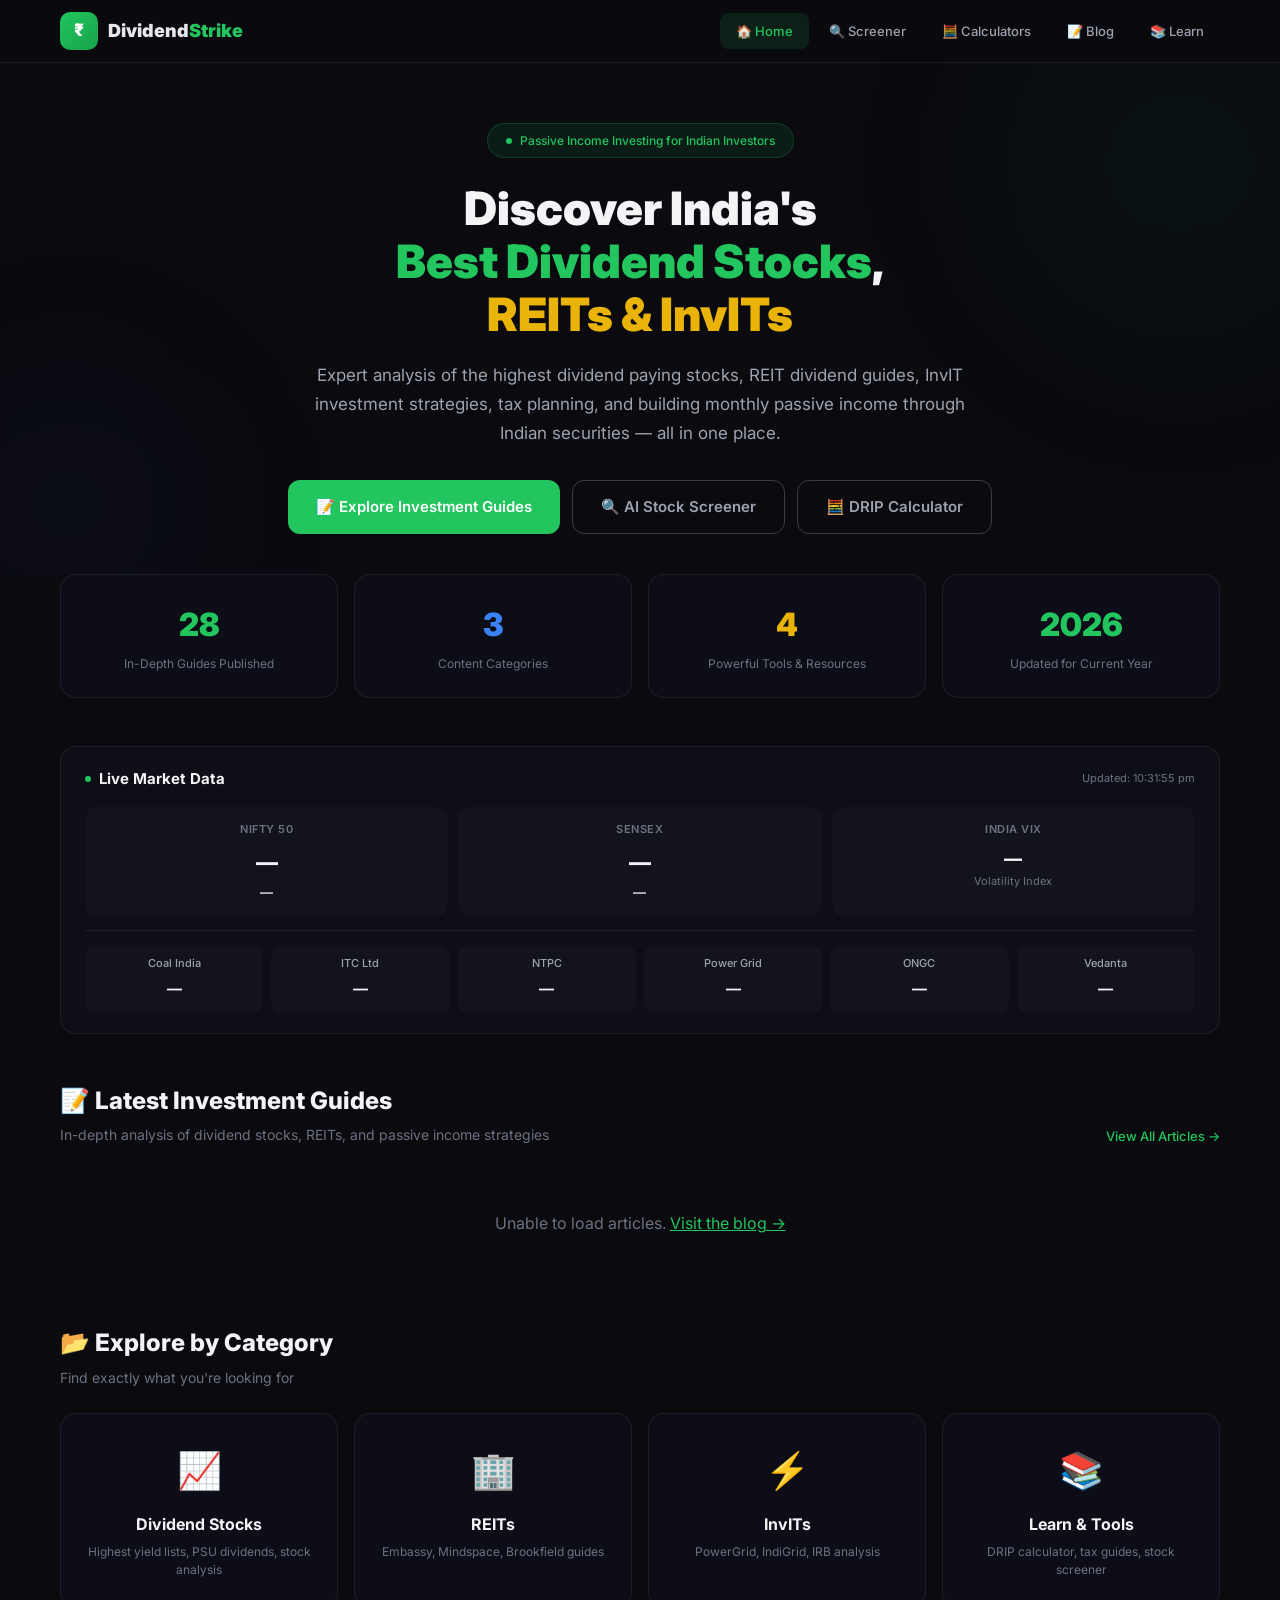
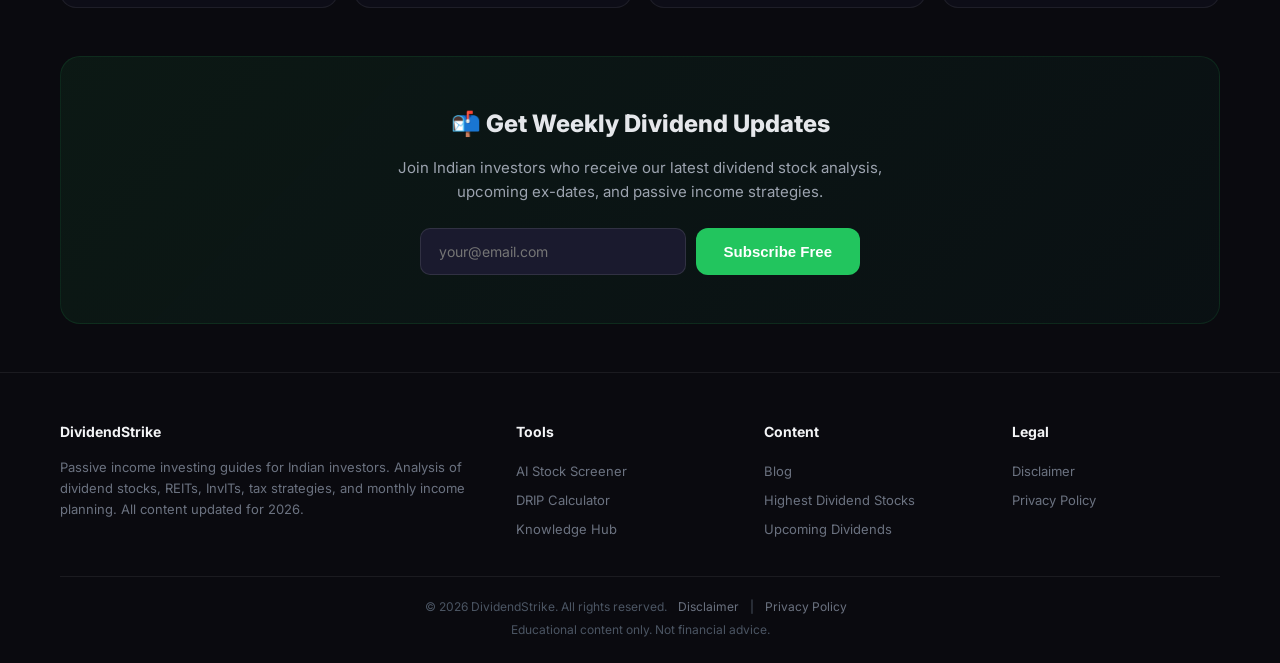
==== commit 36197f53: "Update index.html" ====
--- a/index.html
+++ b/index.html
@@ -794,115 +794,146 @@
     <!-- SCROLL TO TOP -->
     <button class="scroll-btn" id="scrollBtn" onclick="window.scrollTo({top:0,behavior:'smooth'})">↑</button>
 
-    <script>
-        // ============================================
-        // TWELVE DATA API — LIVE MARKET TICKER
+        <script>
+        // ============================================
+        // TWELVE DATA API — LIVE MARKET TICKER (FIXED)
         // ============================================
         var TWELVEDATA_KEY = 'b604df4a952e4bdea2011be87693cad7';
         
         var TICKER_STOCKS = [
-            { symbol: 'COALINDIA.NS', name: 'Coal India' },
-            { symbol: 'ITC.NS', name: 'ITC Ltd' },
-            { symbol: 'NTPC.NS', name: 'NTPC' },
-            { symbol: 'POWERGRID.NS', name: 'Power Grid' },
-            { symbol: 'ONGC.NS', name: 'ONGC' },
-            { symbol: 'VEDL.NS', name: 'Vedanta' }
+            { symbol: 'COALINDIA', name: 'Coal India' },
+            { symbol: 'ITC', name: 'ITC Ltd' },
+            { symbol: 'NTPC', name: 'NTPC' },
+            { symbol: 'POWERGRID', name: 'Power Grid' },
+            { symbol: 'ONGC', name: 'ONGC' },
+            { symbol: 'VEDL', name: 'Vedanta' }
         ];
         
         function formatPrice(p) {
-            if (!p) return '—';
-            return parseFloat(p).toLocaleString('en-IN', {minimumFractionDigits:2, maximumFractionDigits:2});
+            if (!p || p === 'null' || isNaN(p)) return '—';
+            var num = parseFloat(p);
+            return num.toLocaleString('en-IN', {minimumFractionDigits:2, maximumFractionDigits:2});
         }
         
         function formatChange(c) {
-            if (!c && c !== 0) return '<span style="color:#6b7280;">—</span>';
+            if (!c || c === 'null' || isNaN(c)) return '<span style="color:#6b7280;">—</span>';
             var n = parseFloat(c);
             var color = n >= 0 ? '#22c55e' : '#ef4444';
             var sign = n >= 0 ? '+' : '';
-            return '<span style="color:' + color + ';">' + sign + n.toFixed(2) + '%</span>';
+            return '<span style="color:' + color + ';font-weight:600;">' + sign + n.toFixed(2) + '%</span>';
         }
         
         async function fetchMarketData() {
-            var indicesRow = document.getElementById('tickerIndices');
-            var stocksRow = document.getElementById('tickerStocks');
+            console.log('📡 Fetching market data from Twelve Data...');
             
-            // Fetch Nifty 50
-            try {
-                var r = await fetch('https://api.twelvedata.com/quote?symbol=NSEI&apikey=' + TWELVEDATA_KEY);
-                var d = await r.json();
-                var items = indicesRow.querySelectorAll('.ticker-index-item');
-                if (items[0]) {
-                    items[0].querySelector('.ticker-index-price').textContent = formatPrice(d.close);
-                    items[0].querySelector('.ticker-index-change').innerHTML = formatChange(d.percent_change);
+            // Fetch indices
+            var indices = ['NSEI', 'BSESN', 'INDIAVIX'];
+            var indexNames = ['NIFTY 50', 'SENSEX', 'INDIA VIX'];
+            
+            for (var i = 0; i < indices.length; i++) {
+                try {
+                    var url = 'https://api.twelvedata.com/quote?symbol=' + indices[i] + '&apikey=' + TWELVEDATA_KEY;
+                    console.log('Fetching:', indexNames[i], url);
+                    
+                    var response = await fetch(url);
+                    var data = await response.json();
+                    console.log(indexNames[i] + ' response:', data);
+                    
+                    if (data && data.close) {
+                        var items = document.querySelectorAll('#tickerIndices .ticker-index-item');
+                        if (items[i]) {
+                            var priceEl = items[i].querySelector('.ticker-index-price');
+                            var changeEl = items[i].querySelector('.ticker-index-change');
+                            if (priceEl) priceEl.textContent = formatPrice(data.close);
+                            if (changeEl) changeEl.innerHTML = formatChange(data.percent_change);
+                            console.log('✅ ' + indexNames[i] + ' updated: ' + data.close);
+                        }
+                    } else {
+                        console.log('⚠️ ' + indexNames[i] + ' no data');
+                    }
+                } catch(e) {
+                    console.error('❌ ' + indexNames[i] + ' error:', e.message);
                 }
-            } catch(e) { console.log('Nifty fetch error'); }
-            
-            // Fetch Sensex
-            try {
-                var r2 = await fetch('https://api.twelvedata.com/quote?symbol=BSESN&apikey=' + TWELVEDATA_KEY);
-                var d2 = await r2.json();
-                var items2 = indicesRow.querySelectorAll('.ticker-index-item');
-                if (items2[1]) {
-                    items2[1].querySelector('.ticker-index-price').textContent = formatPrice(d2.close);
-                    items2[1].querySelector('.ticker-index-change').innerHTML = formatChange(d2.percent_change);
-                }
-            } catch(e) { console.log('Sensex fetch error'); }
-            
-            // Fetch India VIX
-            try {
-                var r3 = await fetch('https://api.twelvedata.com/quote?symbol=INDIAVIX&apikey=' + TWELVEDATA_KEY);
-                var d3 = await r3.json();
-                var items3 = indicesRow.querySelectorAll('.ticker-index-item');
-                if (items3[2]) {
-                    items3[2].querySelector('.ticker-index-price').textContent = d3.close ? parseFloat(d3.close).toFixed(2) : '—';
-                }
-            } catch(e) { console.log('VIX fetch error'); }
+            }
             
             // Fetch stocks
-            var stockItems = stocksRow.querySelectorAll('.ticker-stock-mini');
             for (var j = 0; j < TICKER_STOCKS.length; j++) {
                 try {
-                    var sr = await fetch('https://api.twelvedata.com/quote?symbol=' + TICKER_STOCKS[j].symbol + '&apikey=' + TWELVEDATA_KEY);
-                    var sd = await sr.json();
-                    if (stockItems[j]) {
-                        stockItems[j].querySelector('.ticker-stock-price').textContent = '₹' + formatPrice(sd.close);
-                        if (sd.percent_change) {
-                            var c = parseFloat(sd.percent_change);
-                            stockItems[j].querySelector('.ticker-stock-price').style.color = c >= 0 ? '#22c55e' : '#ef4444';
+                    var stock = TICKER_STOCKS[j];
+                    var stockUrl = 'https://api.twelvedata.com/quote?symbol=' + stock.symbol + '&exchange=NSE&apikey=' + TWELVEDATA_KEY;
+                    console.log('Fetching:', stock.name, stockUrl);
+                    
+                    var sResp = await fetch(stockUrl);
+                    var sData = await sResp.json();
+                    console.log(stock.name + ' response:', sData);
+                    
+                    var stockItems = document.querySelectorAll('#tickerStocks .ticker-stock-mini');
+                    if (stockItems[j] && sData && sData.close) {
+                        var pEl = stockItems[j].querySelector('.ticker-stock-price');
+                        var yEl = stockItems[j].querySelector('.ticker-stock-yield');
+                        
+                        if (pEl) {
+                            pEl.textContent = '₹' + formatPrice(sData.close);
+                            if (sData.percent_change) {
+                                var c = parseFloat(sData.percent_change);
+                                pEl.style.color = c >= 0 ? '#22c55e' : '#ef4444';
+                            }
                         }
+                        console.log('✅ ' + stock.name + ' updated: ' + sData.close);
                     }
-                    // Fetch dividend yield
+                    
+                    // Fetch dividend yield separately
                     try {
-                        var dr = await fetch('https://api.twelvedata.com/statistics?symbol=' + TICKER_STOCKS[j].symbol + '&apikey=' + TWELVEDATA_KEY);
-                        var dd = await dr.json();
-                        if (stockItems[j] && dd && dd.statistics && dd.statistics.dividend_yield) {
-                            stockItems[j].querySelector('.ticker-stock-yield').textContent = 'Yield: ' + parseFloat(dd.statistics.dividend_yield).toFixed(2) + '%';
+                        var divUrl = 'https://api.twelvedata.com/statistics?symbol=' + stock.symbol + '&exchange=NSE&apikey=' + TWELVEDATA_KEY;
+                        var dResp = await fetch(divUrl);
+                        var dData = await dResp.json();
+                        
+                        if (stockItems[j] && dData && dData.statistics && dData.statistics.dividend_yield) {
+                            var yEl2 = stockItems[j].querySelector('.ticker-stock-yield');
+                            if (yEl2) {
+                                yEl2.textContent = 'Yield: ' + parseFloat(dData.statistics.dividend_yield).toFixed(2) + '%';
+                            }
                         }
-                    } catch(e) {}
-                } catch(e) { console.log('Stock fetch error: ' + TICKER_STOCKS[j].name); }
+                    } catch(e) {
+                        console.log('Dividend yield fetch skipped for ' + stock.name);
+                    }
+                    
+                } catch(e) {
+                    console.error('❌ ' + TICKER_STOCKS[j].name + ' error:', e.message);
+                }
             }
             
-            document.getElementById('tickerUpdated').textContent = 'Updated: ' + new Date().toLocaleTimeString('en-IN', {hour:'2-digit', minute:'2-digit'});
+            // Update timestamp
+            var now = new Date();
+            var timeStr = now.toLocaleTimeString('en-IN', {hour:'2-digit', minute:'2-digit', second:'2-digit'});
+            document.getElementById('tickerUpdated').textContent = 'Updated: ' + timeStr;
             
-            // Cache
+            // Cache the HTML
             try {
-                localStorage.setItem('ds_market_cache', JSON.stringify({
-                    indicesHTML: indicesRow.innerHTML,
-                    stocksHTML: stocksRow.innerHTML,
-                    time: new Date().toISOString()
-                }));
+                var cache = {
+                    indicesHTML: document.getElementById('tickerIndices').innerHTML,
+                    stocksHTML: document.getElementById('tickerStocks').innerHTML,
+                    time: now.toISOString()
+                };
+                localStorage.setItem('ds_market_cache', JSON.stringify(cache));
+                console.log('💾 Market data cached');
             } catch(e) {}
-        }
-        
-        // Load cache first
+            
+            console.log('✅ Market data fetch complete');
+        }
+        
+        // Load cache first (instant display)
         (function() {
             try {
                 var cache = localStorage.getItem('ds_market_cache');
                 if (cache) {
                     var c = JSON.parse(cache);
-                    document.getElementById('tickerIndices').innerHTML = c.indicesHTML;
-                    document.getElementById('tickerStocks').innerHTML = c.stocksHTML;
+                    var indicesDiv = document.getElementById('tickerIndices');
+                    var stocksDiv = document.getElementById('tickerStocks');
+                    if (indicesDiv) indicesDiv.innerHTML = c.indicesHTML;
+                    if (stocksDiv) stocksDiv.innerHTML = c.stocksHTML;
                     document.getElementById('tickerUpdated').textContent = 'Cached: ' + new Date(c.time).toLocaleTimeString('en-IN', {hour:'2-digit', minute:'2-digit'});
+                    console.log('📦 Loaded market data from cache');
                 }
             } catch(e) {}
         })();
@@ -923,7 +954,6 @@
                 var posts = await resp.json();
                 
                 if (posts && posts.length > 0) {
-                    // Update stat
                     document.getElementById('statPosts').textContent = posts.length;
                     
                     grid.innerHTML = posts.map(function(p) {
@@ -942,8 +972,6 @@
                             '<div class="blog-card-meta"><span>📅 ' + date + '</span><span>⏱️ ' + (p.read_time || '8 min read') + '</span></div>' +
                         '</a>';
                     }).join('');
-                } else {
-                    grid.innerHTML = '<div class="loading-placeholder" style="grid-column:1/-1;">No articles found. <a href="blog.html" style="color:#22c55e;">Visit the blog →</a></div>';
                 }
             } catch(e) {
                 console.error('Blog fetch error:', e);
@@ -991,6 +1019,7 @@
         // INITIALIZE
         // ============================================
         document.addEventListener('DOMContentLoaded', function() {
+            console.log('🚀 DividendStrike homepage loaded');
             fetchMarketData();
             loadBlogPosts();
             setInterval(fetchMarketData, 60 * 60 * 1000);
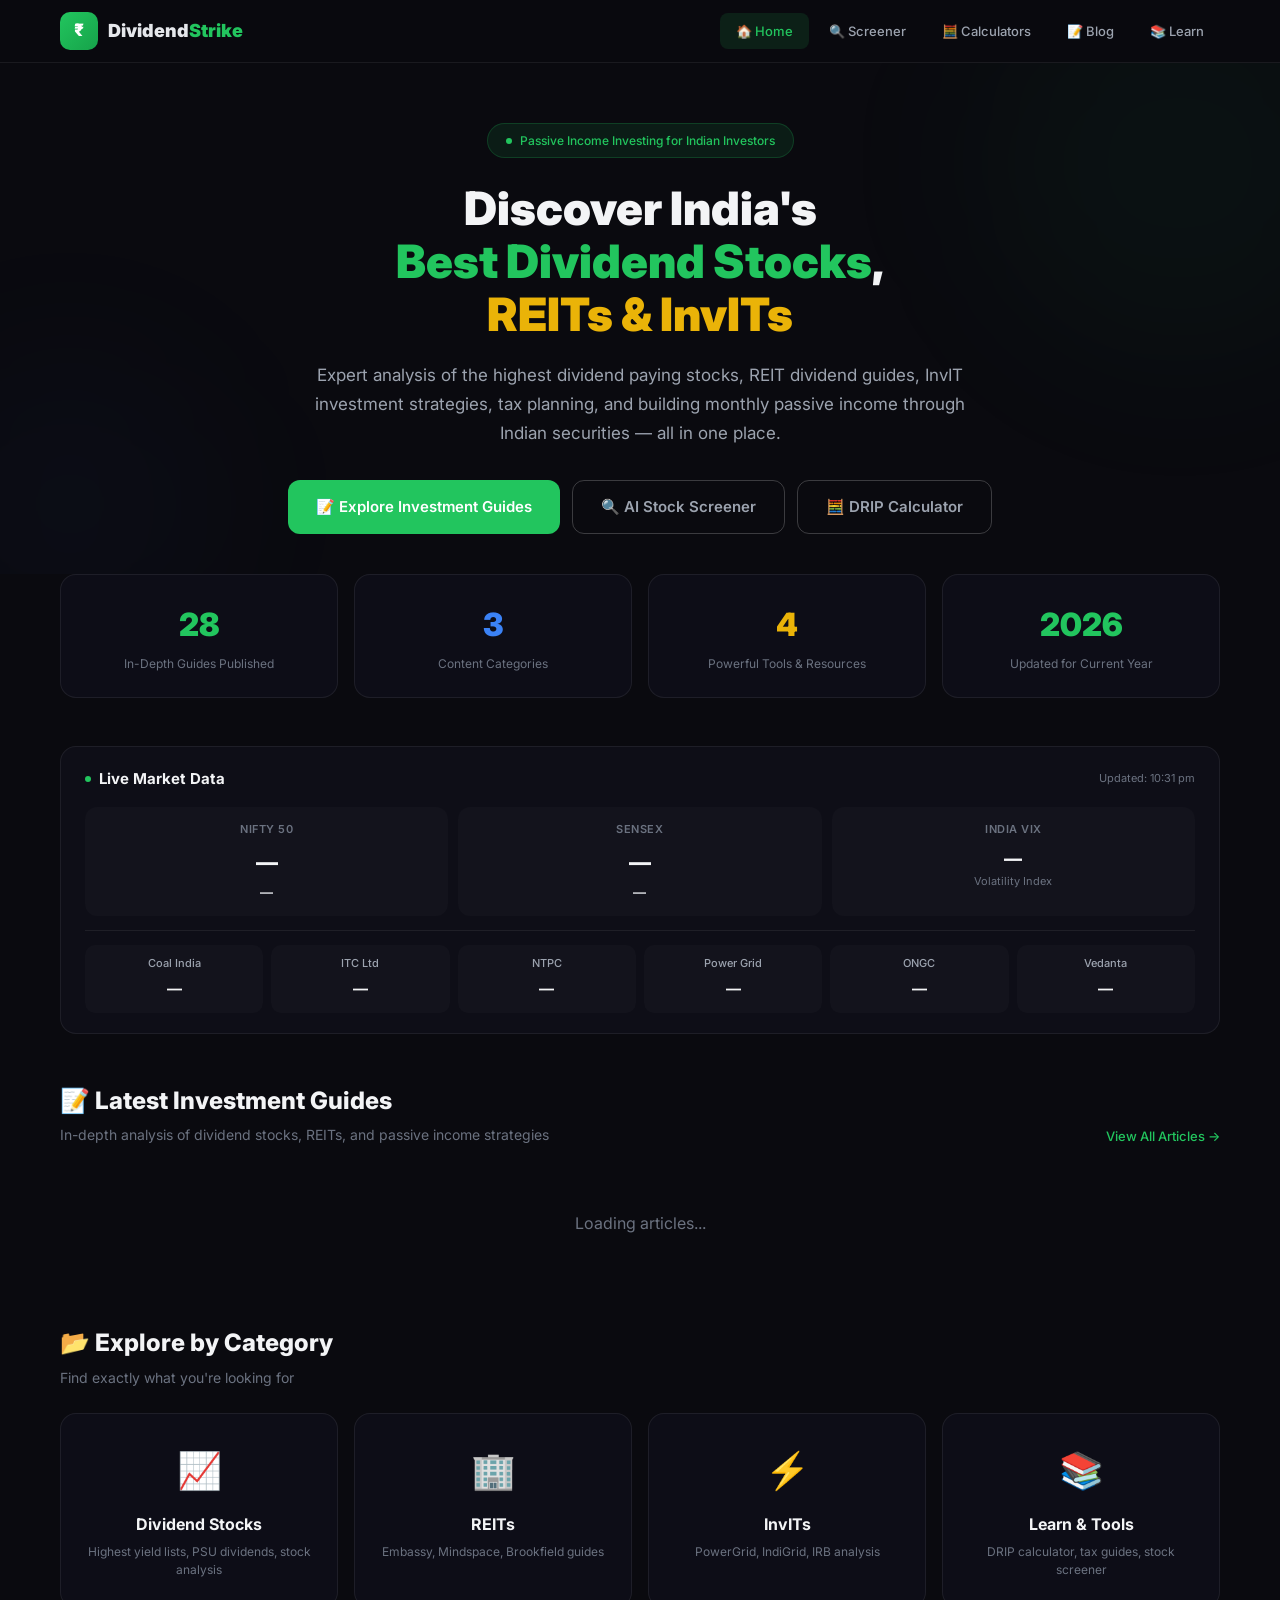
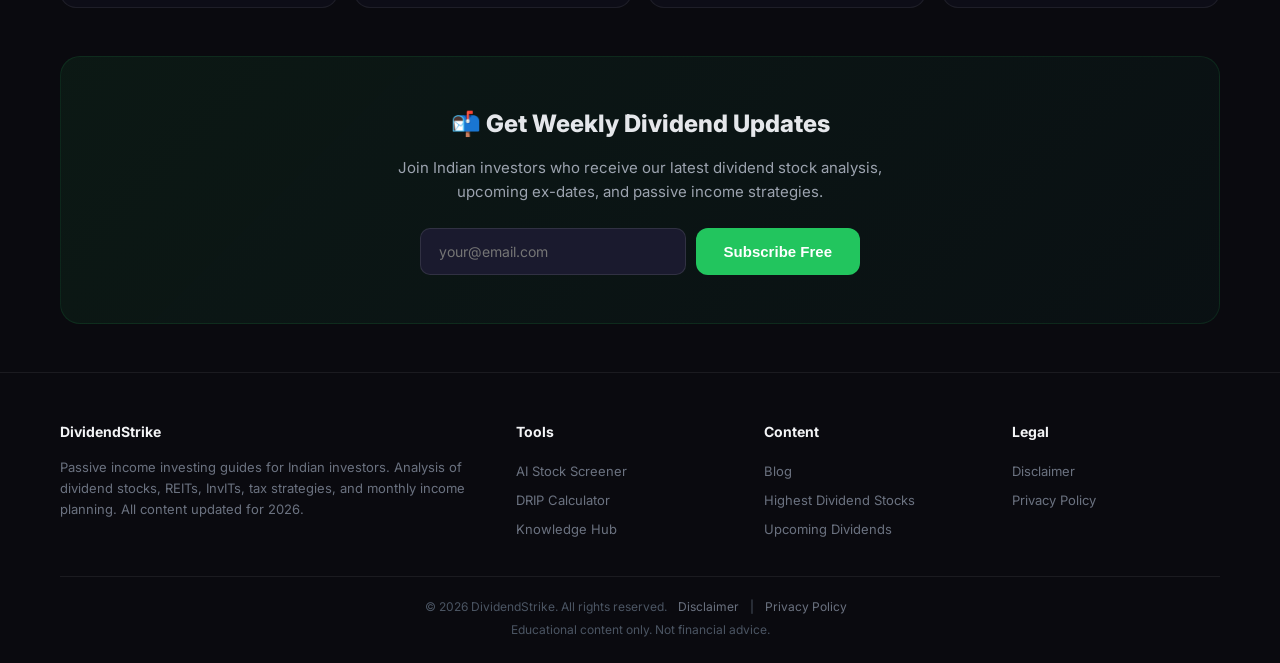
==== commit 5495f0b4: "Update index.html" ====
--- a/index.html
+++ b/index.html
@@ -794,236 +794,178 @@
     <!-- SCROLL TO TOP -->
     <button class="scroll-btn" id="scrollBtn" onclick="window.scrollTo({top:0,behavior:'smooth'})">↑</button>
 
-        <script>
-        // ============================================
-        // TWELVE DATA API — LIVE MARKET TICKER (FIXED)
-        // ============================================
-        var TWELVEDATA_KEY = 'b604df4a952e4bdea2011be87693cad7';
-        
-        var TICKER_STOCKS = [
-            { symbol: 'COALINDIA', name: 'Coal India' },
-            { symbol: 'ITC', name: 'ITC Ltd' },
-            { symbol: 'NTPC', name: 'NTPC' },
-            { symbol: 'POWERGRID', name: 'Power Grid' },
-            { symbol: 'ONGC', name: 'ONGC' },
-            { symbol: 'VEDL', name: 'Vedanta' }
-        ];
-        
-        function formatPrice(p) {
-            if (!p || p === 'null' || isNaN(p)) return '—';
-            var num = parseFloat(p);
-            return num.toLocaleString('en-IN', {minimumFractionDigits:2, maximumFractionDigits:2});
-        }
-        
-        function formatChange(c) {
-            if (!c || c === 'null' || isNaN(c)) return '<span style="color:#6b7280;">—</span>';
-            var n = parseFloat(c);
-            var color = n >= 0 ? '#22c55e' : '#ef4444';
-            var sign = n >= 0 ? '+' : '';
-            return '<span style="color:' + color + ';font-weight:600;">' + sign + n.toFixed(2) + '%</span>';
-        }
-        
-        async function fetchMarketData() {
-            console.log('📡 Fetching market data from Twelve Data...');
-            
-            // Fetch indices
-            var indices = ['NSEI', 'BSESN', 'INDIAVIX'];
-            var indexNames = ['NIFTY 50', 'SENSEX', 'INDIA VIX'];
-            
-            for (var i = 0; i < indices.length; i++) {
-                try {
-                    var url = 'https://api.twelvedata.com/quote?symbol=' + indices[i] + '&apikey=' + TWELVEDATA_KEY;
-                    console.log('Fetching:', indexNames[i], url);
-                    
-                    var response = await fetch(url);
-                    var data = await response.json();
-                    console.log(indexNames[i] + ' response:', data);
-                    
-                    if (data && data.close) {
-                        var items = document.querySelectorAll('#tickerIndices .ticker-index-item');
-                        if (items[i]) {
-                            var priceEl = items[i].querySelector('.ticker-index-price');
-                            var changeEl = items[i].querySelector('.ticker-index-change');
-                            if (priceEl) priceEl.textContent = formatPrice(data.close);
-                            if (changeEl) changeEl.innerHTML = formatChange(data.percent_change);
-                            console.log('✅ ' + indexNames[i] + ' updated: ' + data.close);
-                        }
-                    } else {
-                        console.log('⚠️ ' + indexNames[i] + ' no data');
-                    }
-                } catch(e) {
-                    console.error('❌ ' + indexNames[i] + ' error:', e.message);
+           <script>
+    var TWELVEDATA_KEY = 'b604df4a952e4bdea2011be87693cad7';
+    var TICKER_STOCKS = [
+        { symbol: 'COALINDIA', name: 'Coal India' },
+        { symbol: 'ITC', name: 'ITC Ltd' },
+        { symbol: 'NTPC', name: 'NTPC' },
+        { symbol: 'POWERGRID', name: 'Power Grid' },
+        { symbol: 'ONGC', name: 'ONGC' },
+        { symbol: 'VEDL', name: 'Vedanta' }
+    ];
+
+    function formatPrice(p) {
+        if (!p || p === 'null' || isNaN(p)) return '—';
+        return parseFloat(p).toLocaleString('en-IN', {minimumFractionDigits:2, maximumFractionDigits:2});
+    }
+
+    function formatChange(c) {
+        if (!c || c === 'null' || isNaN(c)) return '<span style="color:#6b7280;">—</span>';
+        var n = parseFloat(c);
+        var color = n >= 0 ? '#22c55e' : '#ef4444';
+        var sign = n >= 0 ? '+' : '';
+        return '<span style="color:' + color + ';font-weight:600;">' + sign + n.toFixed(2) + '%</span>';
+    }
+
+    function loadCache() {
+        try {
+            var cached = localStorage.getItem('ds_market_cache_v2');
+            if (cached) {
+                var c = JSON.parse(cached);
+                var age = (new Date() - new Date(c.time)) / 1000 / 60; // age in minutes
+                if (age < 120) { // Only use cache if less than 2 hours old
+                    document.getElementById('tickerIndices').innerHTML = c.indicesHTML;
+                    document.getElementById('tickerStocks').innerHTML = c.stocksHTML;
+                    document.getElementById('tickerUpdated').textContent = 'Cached: ' + new Date(c.time).toLocaleTimeString('en-IN', {hour:'2-digit', minute:'2-digit'});
+                    return true;
                 }
             }
-            
-            // Fetch stocks
-            for (var j = 0; j < TICKER_STOCKS.length; j++) {
+        } catch(e) {}
+        return false;
+    }
+
+    async function fetchMarketData() {
+        console.log('📡 Fetching live market data from Twelve Data...');
+        
+        // Fetch indices one by one
+        var indices = ['NSEI', 'BSESN', 'INDIAVIX'];
+        for (var i = 0; i < indices.length; i++) {
+            try {
+                var url = 'https://api.twelvedata.com/quote?symbol=' + indices[i] + '&apikey=' + TWELVEDATA_KEY;
+                var resp = await fetch(url);
+                var data = await resp.json();
+                console.log(indices[i] + ':', data.close);
+                var items = document.querySelectorAll('#tickerIndices .ticker-index-item');
+                if (items[i] && data && data.close) {
+                    items[i].querySelector('.ticker-index-price').textContent = formatPrice(data.close);
+                    items[i].querySelector('.ticker-index-change').innerHTML = formatChange(data.percent_change);
+                }
+            } catch(e) { console.log('Index error: ' + indices[i], e.message); }
+        }
+        
+        // Fetch stocks
+        for (var j = 0; j < TICKER_STOCKS.length; j++) {
+            try {
+                var s = TICKER_STOCKS[j];
+                var sUrl = 'https://api.twelvedata.com/quote?symbol=' + s.symbol + '&exchange=NSE&apikey=' + TWELVEDATA_KEY;
+                var sResp = await fetch(sUrl);
+                var sData = await sResp.json();
+                console.log(s.name + ':', sData.close);
+                var stockItems = document.querySelectorAll('#tickerStocks .ticker-stock-mini');
+                if (stockItems[j] && sData && sData.close) {
+                    var pEl = stockItems[j].querySelector('.ticker-stock-price');
+                    if (pEl) {
+                        pEl.textContent = '₹' + formatPrice(sData.close);
+                        if (sData.percent_change) {
+                            pEl.style.color = parseFloat(sData.percent_change) >= 0 ? '#22c55e' : '#ef4444';
+                        }
+                    }
+                }
+                // Fetch dividend yield
                 try {
-                    var stock = TICKER_STOCKS[j];
-                    var stockUrl = 'https://api.twelvedata.com/quote?symbol=' + stock.symbol + '&exchange=NSE&apikey=' + TWELVEDATA_KEY;
-                    console.log('Fetching:', stock.name, stockUrl);
-                    
-                    var sResp = await fetch(stockUrl);
-                    var sData = await sResp.json();
-                    console.log(stock.name + ' response:', sData);
-                    
-                    var stockItems = document.querySelectorAll('#tickerStocks .ticker-stock-mini');
-                    if (stockItems[j] && sData && sData.close) {
-                        var pEl = stockItems[j].querySelector('.ticker-stock-price');
+                    var dUrl = 'https://api.twelvedata.com/statistics?symbol=' + s.symbol + '&exchange=NSE&apikey=' + TWELVEDATA_KEY;
+                    var dResp = await fetch(dUrl);
+                    var dData = await dResp.json();
+                    if (stockItems[j] && dData && dData.statistics && dData.statistics.dividend_yield) {
                         var yEl = stockItems[j].querySelector('.ticker-stock-yield');
-                        
-                        if (pEl) {
-                            pEl.textContent = '₹' + formatPrice(sData.close);
-                            if (sData.percent_change) {
-                                var c = parseFloat(sData.percent_change);
-                                pEl.style.color = c >= 0 ? '#22c55e' : '#ef4444';
-                            }
-                        }
-                        console.log('✅ ' + stock.name + ' updated: ' + sData.close);
+                        if (yEl) yEl.textContent = 'Yield: ' + parseFloat(dData.statistics.dividend_yield).toFixed(2) + '%';
                     }
-                    
-                    // Fetch dividend yield separately
-                    try {
-                        var divUrl = 'https://api.twelvedata.com/statistics?symbol=' + stock.symbol + '&exchange=NSE&apikey=' + TWELVEDATA_KEY;
-                        var dResp = await fetch(divUrl);
-                        var dData = await dResp.json();
-                        
-                        if (stockItems[j] && dData && dData.statistics && dData.statistics.dividend_yield) {
-                            var yEl2 = stockItems[j].querySelector('.ticker-stock-yield');
-                            if (yEl2) {
-                                yEl2.textContent = 'Yield: ' + parseFloat(dData.statistics.dividend_yield).toFixed(2) + '%';
-                            }
-                        }
-                    } catch(e) {
-                        console.log('Dividend yield fetch skipped for ' + stock.name);
-                    }
-                    
-                } catch(e) {
-                    console.error('❌ ' + TICKER_STOCKS[j].name + ' error:', e.message);
+                } catch(e) {}
+            } catch(e) { console.log('Stock error: ' + TICKER_STOCKS[j].name, e.message); }
+        }
+        
+        // Update timestamp
+        var now = new Date();
+        document.getElementById('tickerUpdated').textContent = 'Updated: ' + now.toLocaleTimeString('en-IN', {hour:'2-digit', minute:'2-digit'});
+        
+        // Save fresh cache
+        try {
+            localStorage.setItem('ds_market_cache_v2', JSON.stringify({
+                indicesHTML: document.getElementById('tickerIndices').innerHTML,
+                stocksHTML: document.getElementById('tickerStocks').innerHTML,
+                time: now.toISOString()
+            }));
+            console.log('💾 Fresh data cached at ' + now.toLocaleTimeString());
+        } catch(e) {}
+    }
+
+    // Load cache first (fast display), then fetch live (overwrites with fresh data)
+    var loadedFromCache = loadCache();
+    
+    // Always fetch live data to overwrite cache
+    fetchMarketData().then(function() {
+        console.log('✅ Live market data loaded' + (loadedFromCache ? ' (cache was shown first)' : ''));
+    });
+    
+    // Refresh every 60 minutes
+    setInterval(fetchMarketData, 60 * 60 * 1000);
+
+    // ========== BLOG POSTS ==========
+    async function loadBlogPosts() {
+        var grid = document.getElementById('blogGrid');
+        try {
+            var resp = await fetch('https://oezmykupzqjfuklxvxzi.supabase.co/rest/v1/blog_posts?select=*&published=eq.true&order=created_at.desc&limit=6', {
+                headers: {
+                    'apikey': 'eyJhbGciOiJIUzI1NiIsInR5cCI6IkpXVCJ9.eyJpc3MiOiJzdXBhYmFzZSIsInJlZiI6Im9lem15a3VwenFqZnVrbHh2eHppIiwicm9sZSI6ImFub24iLCJpYXQiOjE3Nzc4MTQ3MjgsImV4cCI6MjA5MzM5MDcyOH0.XM82bC4_DKRZ3s6N-zKlqCVxZkM95fcfHL2ddxj28SE',
+                    'Authorization': 'Bearer eyJhbGciOiJIUzI1NiIsInR5cCI6IkpXVCJ9.eyJpc3MiOiJzdXBhYmFzZSIsInJlZiI6Im9lem15a3VwenFqZnVrbHh2eHppIiwicm9sZSI6ImFub24iLCJpYXQiOjE3Nzc4MTQ3MjgsImV4cCI6MjA5MzM5MDcyOH0.XM82bC4_DKRZ3s6N-zKlqCVxZkM95fcfHL2ddxj28SE'
                 }
+            });
+            if (!resp.ok) throw new Error('API error');
+            var posts = await resp.json();
+            if (posts && posts.length > 0) {
+                document.getElementById('statPosts').textContent = posts.length;
+                grid.innerHTML = posts.map(function(p) {
+                    var cat = p.category || '';
+                    var badgeClass = 'badge-dividend';
+                    if (cat === 'REITs & InvITs') badgeClass = 'badge-reit';
+                    else if (cat === 'Beginner Guides' || cat === 'Strategy') badgeClass = 'badge-guide';
+                    var excerpt = p.excerpt || (p.content ? p.content.replace(/<[^>]*>/g,'').substring(0,120)+'...' : '');
+                    var date = p.created_at ? new Date(p.created_at).toLocaleDateString('en-IN', {day:'numeric', month:'short', year:'numeric'}) : '';
+                    return '<a href="blog.html?slug=' + p.slug + '" class="blog-card"><span class="blog-card-badge ' + badgeClass + '">' + (cat || 'Guide') + '</span><h3 class="blog-card-title">' + p.title + '</h3><p class="blog-card-excerpt">' + excerpt + '</p><div class="blog-card-meta"><span>📅 ' + date + '</span><span>⏱️ ' + (p.read_time || '8 min read') + '</span></div></a>';
+                }).join('');
             }
-            
-            // Update timestamp
-            var now = new Date();
-            var timeStr = now.toLocaleTimeString('en-IN', {hour:'2-digit', minute:'2-digit', second:'2-digit'});
-            document.getElementById('tickerUpdated').textContent = 'Updated: ' + timeStr;
-            
-            // Cache the HTML
-            try {
-                var cache = {
-                    indicesHTML: document.getElementById('tickerIndices').innerHTML,
-                    stocksHTML: document.getElementById('tickerStocks').innerHTML,
-                    time: now.toISOString()
-                };
-                localStorage.setItem('ds_market_cache', JSON.stringify(cache));
-                console.log('💾 Market data cached');
-            } catch(e) {}
-            
-            console.log('✅ Market data fetch complete');
-        }
-        
-        // Load cache first (instant display)
-        (function() {
-            try {
-                var cache = localStorage.getItem('ds_market_cache');
-                if (cache) {
-                    var c = JSON.parse(cache);
-                    var indicesDiv = document.getElementById('tickerIndices');
-                    var stocksDiv = document.getElementById('tickerStocks');
-                    if (indicesDiv) indicesDiv.innerHTML = c.indicesHTML;
-                    if (stocksDiv) stocksDiv.innerHTML = c.stocksHTML;
-                    document.getElementById('tickerUpdated').textContent = 'Cached: ' + new Date(c.time).toLocaleTimeString('en-IN', {hour:'2-digit', minute:'2-digit'});
-                    console.log('📦 Loaded market data from cache');
-                }
-            } catch(e) {}
-        })();
-        
-        // ============================================
-        // BLOG POSTS FROM SUPABASE
-        // ============================================
-        async function loadBlogPosts() {
-            var grid = document.getElementById('blogGrid');
-            try {
-                var resp = await fetch('https://oezmykupzqjfuklxvxzi.supabase.co/rest/v1/blog_posts?select=*&published=eq.true&order=created_at.desc&limit=6', {
-                    headers: {
-                        'apikey': 'eyJhbGciOiJIUzI1NiIsInR5cCI6IkpXVCJ9.eyJpc3MiOiJzdXBhYmFzZSIsInJlZiI6Im9lem15a3VwenFqZnVrbHh2eHppIiwicm9sZSI6ImFub24iLCJpYXQiOjE3Nzc4MTQ3MjgsImV4cCI6MjA5MzM5MDcyOH0.XM82bC4_DKRZ3s6N-zKlqCVxZkM95fcfHL2ddxj28SE',
-                        'Authorization': 'Bearer eyJhbGciOiJIUzI1NiIsInR5cCI6IkpXVCJ9.eyJpc3MiOiJzdXBhYmFzZSIsInJlZiI6Im9lem15a3VwenFqZnVrbHh2eHppIiwicm9sZSI6ImFub24iLCJpYXQiOjE3Nzc4MTQ3MjgsImV4cCI6MjA5MzM5MDcyOH0.XM82bC4_DKRZ3s6N-zKlqCVxZkM95fcfHL2ddxj28SE'
-                    }
-                });
-                if (!resp.ok) throw new Error('API error');
-                var posts = await resp.json();
-                
-                if (posts && posts.length > 0) {
-                    document.getElementById('statPosts').textContent = posts.length;
-                    
-                    grid.innerHTML = posts.map(function(p) {
-                        var cat = p.category || '';
-                        var badgeClass = 'badge-dividend';
-                        if (cat === 'REITs & InvITs') badgeClass = 'badge-reit';
-                        else if (cat === 'Beginner Guides' || cat === 'Strategy') badgeClass = 'badge-guide';
-                        
-                        var excerpt = p.excerpt || (p.content ? p.content.replace(/<[^>]*>/g,'').substring(0,120)+'...' : '');
-                        var date = p.created_at ? new Date(p.created_at).toLocaleDateString('en-IN', {day:'numeric', month:'short', year:'numeric'}) : '';
-                        
-                        return '<a href="blog.html?slug=' + p.slug + '" class="blog-card">' +
-                            '<span class="blog-card-badge ' + badgeClass + '">' + (cat || 'Guide') + '</span>' +
-                            '<h3 class="blog-card-title">' + p.title + '</h3>' +
-                            '<p class="blog-card-excerpt">' + excerpt + '</p>' +
-                            '<div class="blog-card-meta"><span>📅 ' + date + '</span><span>⏱️ ' + (p.read_time || '8 min read') + '</span></div>' +
-                        '</a>';
-                    }).join('');
-                }
-            } catch(e) {
-                console.error('Blog fetch error:', e);
-                grid.innerHTML = '<div class="loading-placeholder" style="grid-column:1/-1;">Unable to load articles. <a href="blog.html" style="color:#22c55e;">Visit the blog →</a></div>';
-            }
-        }
-        
-        // ============================================
-        // MOBILE MENU
-        // ============================================
-        function toggleMobileMenu() {
-            var menu = document.getElementById('mobileMenu');
-            if (menu) menu.style.display = (menu.style.display === 'none' || menu.style.display === '') ? 'grid' : 'none';
-        }
-        document.addEventListener('click', function(e) {
-            var menu = document.getElementById('mobileMenu');
-            var btn = document.querySelector('.mobile-menu-btn');
-            if (menu && btn && !menu.contains(e.target) && !btn.contains(e.target)) {
-                menu.style.display = 'none';
-            }
-        });
-        
-        // ============================================
-        // NEWSLETTER
-        // ============================================
-        function subscribeNewsletter(form) {
-            var email = form.querySelector('.newsletter-input');
-            if (email && email.value) {
-                var subs = JSON.parse(localStorage.getItem('ds_subscribers') || '[]');
-                subs.push({ email: email.value, date: new Date().toISOString() });
-                localStorage.setItem('ds_subscribers', JSON.stringify(subs));
-                form.innerHTML = '<p style="color:#22c55e;font-weight:600;font-size:16px;">✅ Subscribed! Welcome aboard.</p>';
-            }
-        }
-        
-        // ============================================
-        // SCROLL BUTTON
-        // ============================================
-        window.addEventListener('scroll', function() {
-            var btn = document.getElementById('scrollBtn');
-            if (btn) btn.classList.toggle('show', window.scrollY > 400);
-        }, { passive: true });
-        
-        // ============================================
-        // INITIALIZE
-        // ============================================
-        document.addEventListener('DOMContentLoaded', function() {
-            console.log('🚀 DividendStrike homepage loaded');
-            fetchMarketData();
-            loadBlogPosts();
-            setInterval(fetchMarketData, 60 * 60 * 1000);
-        });
+        } catch(e) { console.error('Blog error:', e); }
+    }
+
+    function toggleMobileMenu() {
+        var m = document.getElementById('mobileMenu');
+        if (m) m.style.display = (m.style.display === 'none' || m.style.display === '') ? 'grid' : 'none';
+    }
+    document.addEventListener('click', function(e) {
+        var m = document.getElementById('mobileMenu');
+        var b = document.querySelector('.mobile-menu-btn');
+        if (m && b && !m.contains(e.target) && !b.contains(e.target)) m.style.display = 'none';
+    });
+
+    function subscribeNewsletter(form) {
+        var email = form.querySelector('.newsletter-input');
+        if (email && email.value) {
+            var subs = JSON.parse(localStorage.getItem('ds_subscribers') || '[]');
+            subs.push({ email: email.value, date: new Date().toISOString() });
+            localStorage.setItem('ds_subscribers', JSON.stringify(subs));
+            form.innerHTML = '<p style="color:#22c55e;font-weight:600;font-size:16px;">✅ Subscribed! Welcome aboard.</p>';
+        }
+    }
+
+    window.addEventListener('scroll', function() {
+        var btn = document.getElementById('scrollBtn');
+        if (btn) btn.classList.toggle('show', window.scrollY > 400);
+    }, { passive: true });
+
+    document.addEventListener('DOMContentLoaded', function() {
+        loadBlogPosts();
+    });
     </script>
 </body>
 </html>
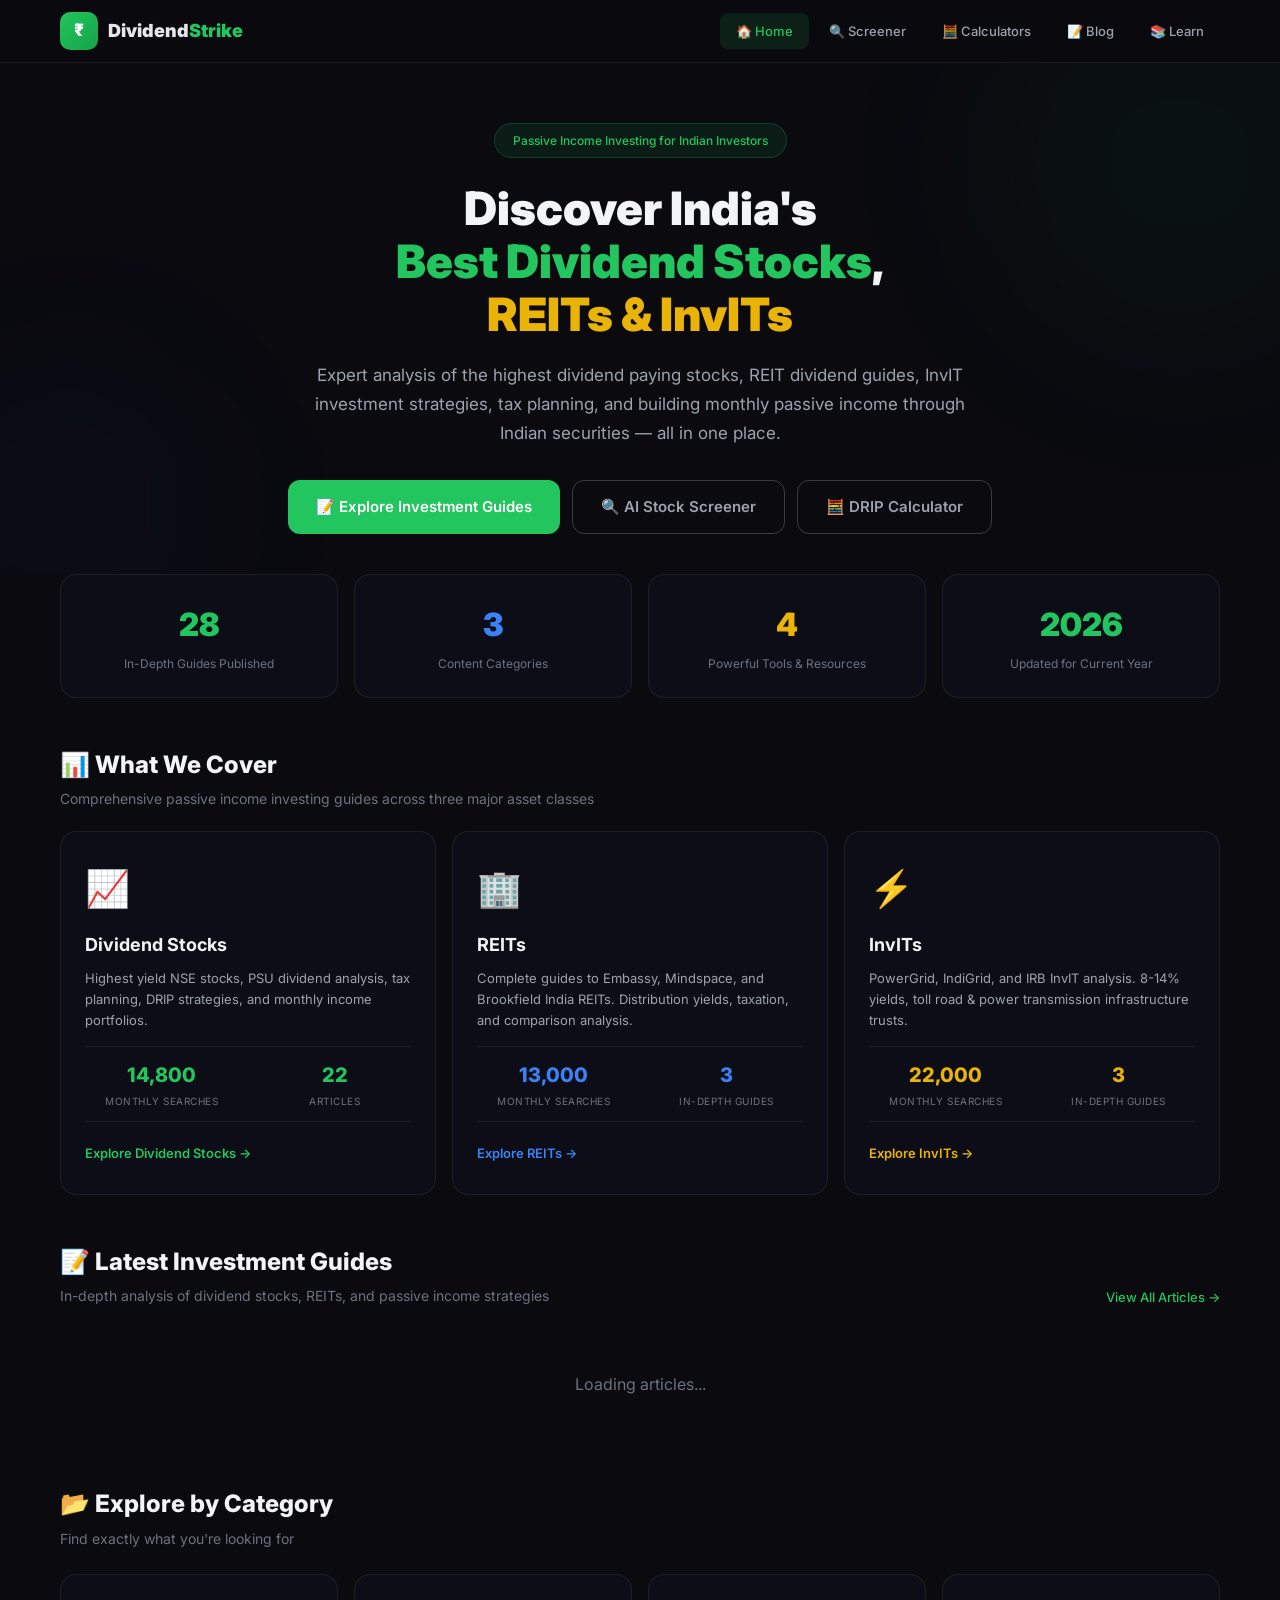
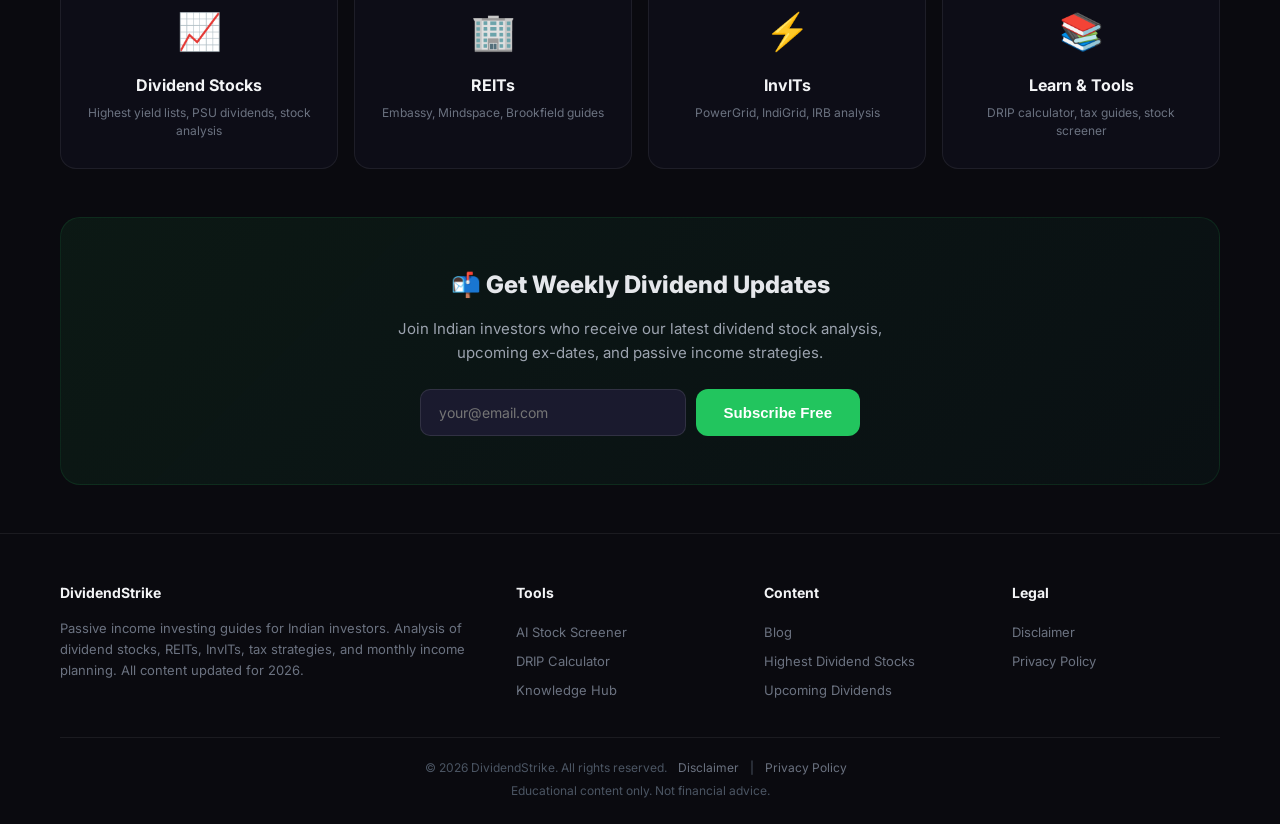
==== commit 84b2b1a1: "Update index.html" ====
--- a/index.html
+++ b/index.html
@@ -8,596 +8,131 @@
     <meta name="keywords" content="dividend stocks india, highest dividend paying stocks, REIT investment india, InvIT dividend, passive income india, dividend tax guide, DRIP india, upcoming dividend stocks">
     <link rel="canonical" href="https://dividendstrike.in/">
     <link href="https://fonts.googleapis.com/css2?family=Inter:wght@300;400;500;600;700;800;900&display=swap" rel="stylesheet">
-    
-    <!-- Google Analytics -->
     <script async src="https://www.googletagmanager.com/gtag/js?id=G-F67MPYPHJ3"></script>
     <script>window.dataLayer=window.dataLayer||[];function gtag(){dataLayer.push(arguments);}gtag('js',new Date());gtag('config','G-F67MPYPHJ3');</script>
-    
-    <!-- Favicon -->
     <link rel="icon" href="data:image/svg+xml,<svg xmlns='http://www.w3.org/2000/svg' viewBox='0 0 100 100'><rect width='100' height='100' rx='20' fill='%2322c55e'/><text y='.75em' x='50%' text-anchor='middle' font-size='60' font-weight='bold' fill='white'>₹</text></svg>">
     <link rel="apple-touch-icon" sizes="180x180" href="/apple-touch-icon.png">
-    <link rel="icon" type="image/png" sizes="32x32" href="/favicon-32x32.png">
-    <link rel="icon" type="image/png" sizes="16x16" href="/favicon-16x16.png">
     <link rel="manifest" href="/site.webmanifest">
     <meta name="theme-color" content="#0f172a">
-
     <style>
-        :root {
-            --bg: #0a0a0f;
-            --card: rgba(15,15,25,0.85);
-            --border: rgba(255,255,255,0.07);
-            --text: #e5e7eb;
-            --text-secondary: #9ca3af;
-            --text-muted: #6b7280;
-            --green: #22c55e;
-            --green-dark: #16a34a;
-            --blue: #3b82f6;
-            --gold: #eab308;
-        }
-        
-        * { margin: 0; padding: 0; box-sizing: border-box; }
-        
-        body {
-            font-family: 'Inter', sans-serif;
-            background: var(--bg);
-            color: var(--text);
-            min-height: 100vh;
-            line-height: 1.6;
-        }
-        
-        .container { max-width: 1200px; margin: 0 auto; padding: 0 20px; }
-        
-        /* ===== NAVIGATION ===== */
-        .navbar {
-            position: sticky;
-            top: 0;
-            z-index: 50;
-            backdrop-filter: blur(20px);
-            background: rgba(10,10,15,0.95);
-            border-bottom: 1px solid var(--border);
-            padding: 12px 0;
-        }
-        .nav-inner {
-            display: flex;
-            align-items: center;
-            justify-content: space-between;
-        }
-        .logo {
-            display: flex;
-            align-items: center;
-            gap: 10px;
-            text-decoration: none;
-        }
-        .logo-icon {
-            width: 38px;
-            height: 38px;
-            background: linear-gradient(135deg, var(--green), var(--green-dark));
-            border-radius: 10px;
-            display: flex;
-            align-items: center;
-            justify-content: center;
-            color: white;
-            font-weight: 900;
-            font-size: 17px;
-        }
-        .logo-name { font-size: 18px; font-weight: 900; color: #e5e7eb; }
-        .logo-name span { color: var(--green); }
-        
-        .nav-links { display: flex; gap: 4px; }
-        .nav-links a {
-            padding: 8px 16px;
-            border-radius: 8px;
-            font-size: 13px;
-            font-weight: 500;
-            text-decoration: none;
-            color: #9ca3af;
-            transition: all 0.2s;
-        }
-        .nav-links a:hover { color: white; background: rgba(255,255,255,0.04); }
-        .nav-links a.active { background: rgba(34,197,94,0.12); color: var(--green); }
-        
-        .mobile-menu-btn {
-            display: none;
-            background: none;
-            border: none;
-            color: white;
-            font-size: 22px;
-            cursor: pointer;
-            padding: 8px 12px;
-            border-radius: 8px;
-        }
-        .mobile-menu-btn:hover { background: rgba(255,255,255,0.05); }
-        
-        .mobile-menu {
-            display: none;
-            padding: 12px 16px;
-            border-top: 1px solid var(--border);
-            background: rgba(10,10,15,0.98);
-            grid-template-columns: 1fr 1fr;
-            gap: 4px;
-        }
-        .mobile-menu a {
-            display: block;
-            padding: 12px 14px;
-            border-radius: 10px;
-            font-size: 13px;
-            text-decoration: none;
-            color: #9ca3af;
-        }
-        .mobile-menu a:hover { background: rgba(255,255,255,0.04); color: white; }
-        .mobile-menu a.active { color: var(--green); background: rgba(34,197,94,0.1); font-weight: 600; }
-        
-        /* ===== HERO ===== */
-        .hero {
-            padding: 60px 0 40px;
-            text-align: center;
-            position: relative;
-            overflow: hidden;
-        }
-        .hero::before {
-            content: '';
-            position: absolute;
-            top: -100px;
-            right: -100px;
-            width: 400px;
-            height: 400px;
-            background: rgba(34,197,94,0.04);
-            border-radius: 50%;
-            filter: blur(80px);
-            pointer-events: none;
-        }
-        .hero::after {
-            content: '';
-            position: absolute;
-            bottom: -80px;
-            left: -80px;
-            width: 300px;
-            height: 300px;
-            background: rgba(59,130,246,0.03);
-            border-radius: 50%;
-            filter: blur(80px);
-            pointer-events: none;
-        }
-        .hero-content { position: relative; z-index: 1; }
-        
-        .hero-badge {
-            display: inline-flex;
-            align-items: center;
-            gap: 8px;
-            background: rgba(34,197,94,0.1);
-            border: 1px solid rgba(34,197,94,0.2);
-            border-radius: 40px;
-            padding: 7px 18px;
-            font-size: 12px;
-            color: var(--green);
-            font-weight: 500;
-            margin-bottom: 24px;
-        }
-        .pulse-dot {
-            width: 6px;
-            height: 6px;
-            background: var(--green);
-            border-radius: 50%;
-            display: inline-block;
-            animation: pulse 2s infinite;
-        }
-        @keyframes pulse { 0%,100%{opacity:1;} 50%{opacity:0.4;} }
-        
-        .hero-title {
-            font-size: 46px;
-            font-weight: 900;
-            line-height: 1.15;
-            margin-bottom: 20px;
-            color: #f3f4f6;
-        }
-        .hero-title .highlight { color: var(--green); }
-        .hero-title .highlight-gold { color: var(--gold); }
-        
-        .hero-subtitle {
-            font-size: 17px;
-            color: #9ca3af;
-            max-width: 680px;
-            margin: 0 auto 32px;
-            line-height: 1.7;
-        }
-        .hero-buttons {
-            display: flex;
-            gap: 12px;
-            justify-content: center;
-            flex-wrap: wrap;
-            position: relative;
-            z-index: 1;
-        }
-        .btn {
-            padding: 14px 28px;
-            border-radius: 12px;
-            font-size: 15px;
-            font-weight: 600;
-            cursor: pointer;
-            border: none;
-            text-decoration: none;
-            transition: all 0.2s;
-            display: inline-flex;
-            align-items: center;
-            gap: 8px;
-        }
-        .btn-primary { background: var(--green); color: white; }
-        .btn-primary:hover { background: var(--green-dark); transform: translateY(-2px); box-shadow: 0 12px 32px rgba(34,197,94,0.25); }
-        .btn-outline {
-            background: transparent;
-            border: 1px solid rgba(255,255,255,0.2);
-            color: #9ca3af;
-        }
-        .btn-outline:hover { border-color: var(--green); color: white; }
-        
-        /* ===== STATS ROW ===== */
-        .stats-row {
-            display: grid;
-            grid-template-columns: repeat(4, 1fr);
-            gap: 16px;
-            margin: 0 0 48px;
-        }
-        .stat-card {
-            background: rgba(15,15,25,0.85);
-            border: 1px solid var(--border);
-            border-radius: 16px;
-            padding: 24px;
-            text-align: center;
-        }
-        .stat-number {
-            font-size: 32px;
-            font-weight: 900;
-            color: #f3f4f6;
-            margin-bottom: 4px;
-        }
-        .stat-number.green { color: var(--green); }
-        .stat-number.blue { color: var(--blue); }
-        .stat-number.gold { color: var(--gold); }
-        .stat-label { font-size: 12px; color: #6b7280; }
-        
-        /* ===== MARKET TICKER ===== */
-        .market-ticker {
-            background: rgba(15,15,25,0.9);
-            border: 1px solid var(--border);
-            border-radius: 16px;
-            padding: 20px 24px;
-            margin-bottom: 48px;
-            overflow: hidden;
-        }
-        .ticker-header {
-            display: flex;
-            align-items: center;
-            justify-content: space-between;
-            margin-bottom: 16px;
-        }
-        .ticker-title {
-            font-size: 15px;
-            font-weight: 700;
-            color: #f3f4f6;
-            display: flex;
-            align-items: center;
-            gap: 8px;
-        }
-        .ticker-updated {
-            font-size: 11px;
-            color: #6b7280;
-        }
-        .ticker-indices-row {
-            display: grid;
-            grid-template-columns: repeat(auto-fit, minmax(150px, 1fr));
-            gap: 10px;
-            margin-bottom: 14px;
-        }
-        .ticker-index-item {
-            background: rgba(255,255,255,0.02);
-            border-radius: 12px;
-            padding: 14px 16px;
-            text-align: center;
-        }
-        .ticker-index-name {
-            font-size: 11px;
-            color: #6b7280;
-            font-weight: 600;
-            text-transform: uppercase;
-            letter-spacing: 0.5px;
-            margin-bottom: 6px;
-        }
-        .ticker-index-price {
-            font-size: 22px;
-            font-weight: 800;
-            color: #f3f4f6;
-        }
-        .ticker-index-change {
-            font-size: 13px;
-            font-weight: 600;
-            margin-top: 2px;
-        }
-        .ticker-divider {
-            border: none;
-            border-top: 1px solid var(--border);
-            margin: 14px 0;
-        }
-        .ticker-stocks-row {
-            display: grid;
-            grid-template-columns: repeat(auto-fit, minmax(140px, 1fr));
-            gap: 8px;
-        }
-        .ticker-stock-mini {
-            background: rgba(255,255,255,0.02);
-            border-radius: 10px;
-            padding: 10px 12px;
-            text-align: center;
-            transition: all 0.2s;
-        }
-        .ticker-stock-mini:hover { background: rgba(34,197,94,0.06); }
-        .ticker-stock-name {
-            font-size: 11px;
-            color: #9ca3af;
-            margin-bottom: 4px;
-            font-weight: 500;
-        }
-        .ticker-stock-price {
-            font-size: 15px;
-            font-weight: 700;
-            color: #f3f4f6;
-        }
-        .ticker-stock-yield {
-            font-size: 11px;
-            color: var(--green);
-            font-weight: 600;
-            margin-top: 2px;
-        }
-        
-        /* ===== BLOG GRID ===== */
-        .section-header {
-            margin-bottom: 24px;
-            display: flex;
-            align-items: flex-end;
-            justify-content: space-between;
-            flex-wrap: wrap;
-            gap: 12px;
-        }
-        .section-title {
-            font-size: 24px;
-            font-weight: 800;
-            color: #f3f4f6;
-        }
-        .section-subtitle { font-size: 14px; color: #6b7280; margin-top: 4px; }
-        .view-all-link {
-            font-size: 13px;
-            color: var(--green);
-            text-decoration: none;
-            font-weight: 500;
-            white-space: nowrap;
-        }
-        .view-all-link:hover { text-decoration: underline; }
-        
-        .blog-grid {
-            display: grid;
-            grid-template-columns: repeat(auto-fill, minmax(350px, 1fr));
-            gap: 16px;
-            margin-bottom: 48px;
-        }
-        .blog-card {
-            background: rgba(15,15,25,0.85);
-            border: 1px solid var(--border);
-            border-radius: 16px;
-            padding: 24px;
-            text-decoration: none;
-            display: flex;
-            flex-direction: column;
-            transition: all 0.3s ease;
-            cursor: pointer;
-        }
-        .blog-card:hover {
-            border-color: rgba(34,197,94,0.3);
-            transform: translateY(-2px);
-            box-shadow: 0 20px 40px -15px rgba(34,197,94,0.12);
-        }
-        .blog-card-badge {
-            display: inline-block;
-            padding: 4px 10px;
-            border-radius: 20px;
-            font-size: 11px;
-            font-weight: 600;
-            margin-bottom: 12px;
-            width: fit-content;
-        }
-        .badge-dividend { background: rgba(34,197,94,0.15); color: var(--green); }
-        .badge-reit { background: rgba(59,130,246,0.15); color: var(--blue); }
-        .badge-guide { background: rgba(234,179,8,0.15); color: var(--gold); }
-        
-        .blog-card-title {
-            font-size: 17px;
-            font-weight: 700;
-            color: #f3f4f6;
-            margin-bottom: 8px;
-            line-height: 1.4;
-            flex-grow: 1;
-        }
-        .blog-card-excerpt {
-            font-size: 13px;
-            color: #9ca3af;
-            line-height: 1.6;
-            margin-bottom: 16px;
-        }
-        .blog-card-meta {
-            font-size: 11px;
-            color: #6b7280;
-            display: flex;
-            justify-content: space-between;
-            align-items: center;
-            padding-top: 12px;
-            border-top: 1px solid var(--border);
-        }
-        
-        /* ===== CATEGORIES ===== */
-        .categories-section { margin-bottom: 48px; }
-        .categories-grid {
-            display: grid;
-            grid-template-columns: repeat(4, 1fr);
-            gap: 16px;
-        }
-        .category-card {
-            background: rgba(15,15,25,0.85);
-            border: 1px solid var(--border);
-            border-radius: 16px;
-            padding: 28px 20px;
-            text-decoration: none;
-            display: block;
-            transition: all 0.3s ease;
-            text-align: center;
-        }
-        .category-card:hover {
-            border-color: rgba(34,197,94,0.3);
-            transform: translateY(-2px);
-            box-shadow: 0 20px 40px -15px rgba(34,197,94,0.12);
-        }
-        .category-icon { font-size: 36px; margin-bottom: 12px; display: block; }
-        .category-name { font-size: 16px; font-weight: 700; color: #f3f4f6; margin-bottom: 6px; }
-        .category-desc { font-size: 12px; color: #6b7280; line-height: 1.5; }
-        
-        /* ===== NEWSLETTER ===== */
-        .newsletter {
-            background: linear-gradient(135deg, rgba(34,197,94,0.08), rgba(16,185,129,0.04));
-            border: 1px solid rgba(34,197,94,0.12);
-            border-radius: 20px;
-            padding: 48px;
-            margin: 48px 0;
-            text-align: center;
-        }
-        .newsletter-title { font-size: 24px; font-weight: 800; margin-bottom: 12px; }
-        .newsletter-desc {
-            font-size: 15px;
-            color: #9ca3af;
-            max-width: 500px;
-            margin: 0 auto 24px;
-            line-height: 1.6;
-        }
-        .newsletter-form {
-            display: flex;
-            gap: 10px;
-            max-width: 440px;
-            margin: 0 auto;
-        }
-        .newsletter-input {
-            flex: 1;
-            background: #1a1a2e;
-            border: 1px solid rgba(255,255,255,0.1);
-            border-radius: 10px;
-            padding: 14px 18px;
-            color: white;
-            font-size: 14px;
-            outline: none;
-            font-family: inherit;
-        }
-        .newsletter-input:focus { border-color: var(--green); }
-        
-        /* ===== FOOTER ===== */
-        .footer {
-            border-top: 1px solid var(--border);
-            padding: 48px 0 24px;
-            margin-top: 20px;
-        }
-        .footer-grid {
-            display: grid;
-            grid-template-columns: 2fr 1fr 1fr 1fr;
-            gap: 40px;
-            margin-bottom: 32px;
-        }
-        .footer-col h4 { font-size: 14px; font-weight: 700; margin-bottom: 14px; color: #f3f4f6; }
-        .footer-col p { font-size: 13px; color: #6b7280; line-height: 1.6; }
-        .footer-col a {
-            display: block;
-            font-size: 13px;
-            color: #6b7280;
-            text-decoration: none;
-            padding: 4px 0;
-            transition: color 0.2s;
-        }
-        .footer-col a:hover { color: var(--green); }
-        .footer-bottom {
-            text-align: center;
-            padding-top: 20px;
-            border-top: 1px solid var(--border);
-            font-size: 12px;
-            color: #4b5563;
-        }
-        .footer-bottom a { color: #6b7280; text-decoration: none; margin: 0 8px; }
-        .footer-bottom a:hover { color: var(--green); }
-        
-        /* ===== SCROLL TO TOP ===== */
-        .scroll-btn {
-            position: fixed;
-            bottom: 30px;
-            right: 30px;
-            width: 48px;
-            height: 48px;
-            background: linear-gradient(135deg, var(--green), var(--green-dark));
-            border: none;
-            border-radius: 14px;
-            cursor: pointer;
-            z-index: 999;
-            display: flex;
-            align-items: center;
-            justify-content: center;
-            box-shadow: 0 8px 32px rgba(34,197,94,0.3);
-            transition: all 0.3s ease;
-            opacity: 0;
-            visibility: hidden;
-            color: white;
-            font-size: 20px;
-            font-weight: 700;
-        }
-        .scroll-btn.show { opacity: 1; visibility: visible; }
-        .scroll-btn:hover { transform: translateY(-3px); box-shadow: 0 12px 40px rgba(34,197,94,0.5); }
-        
-        /* ===== LOADING ===== */
-        .loading-placeholder {
-            text-align: center;
-            padding: 40px;
-            color: #6b7280;
-        }
-        
-        /* ===== RESPONSIVE ===== */
-        @media (max-width: 1024px) {
-            .nav-links { display: none; }
-            .mobile-menu-btn { display: block; }
-            .categories-grid { grid-template-columns: 1fr 1fr; }
-            .footer-grid { grid-template-columns: 1fr 1fr; gap: 24px; }
-        }
-        @media (max-width: 768px) {
-            .hero-title { font-size: 32px; }
-            .hero-subtitle { font-size: 15px; }
-            .blog-grid { grid-template-columns: 1fr; }
-            .categories-grid { grid-template-columns: 1fr; }
-            .stats-row { grid-template-columns: 1fr 1fr; }
-            .ticker-indices-row { grid-template-columns: repeat(3, 1fr); }
-            .ticker-stocks-row { grid-template-columns: repeat(3, 1fr); }
-            .newsletter { padding: 32px 20px; }
-            .newsletter-form { flex-direction: column; }
-            .footer-grid { grid-template-columns: 1fr; }
-            .scroll-btn { bottom: 16px; right: 16px; width: 42px; height: 42px; font-size: 18px; }
-        }
-        @media (max-width: 480px) {
-            .hero-title { font-size: 26px; }
-            .hero { padding: 32px 0 24px; }
-            .stats-row { grid-template-columns: 1fr 1fr; gap: 10px; }
-            .stat-number { font-size: 24px; }
-            .ticker-indices-row { grid-template-columns: 1fr; }
-            .ticker-stocks-row { grid-template-columns: repeat(2, 1fr); }
-        }
+        :root{--bg:#0a0a0f;--card:rgba(15,15,25,0.85);--border:rgba(255,255,255,0.07);--text:#e5e7eb;--text-secondary:#9ca3af;--text-muted:#6b7280;--green:#22c55e;--green-dark:#16a34a;--blue:#3b82f6;--gold:#eab308}
+        *{margin:0;padding:0;box-sizing:border-box}
+        body{font-family:'Inter',sans-serif;background:var(--bg);color:var(--text);min-height:100vh;line-height:1.6}
+        .container{max-width:1200px;margin:0 auto;padding:0 20px}
+        .navbar{position:sticky;top:0;z-index:50;backdrop-filter:blur(20px);background:rgba(10,10,15,0.95);border-bottom:1px solid var(--border);padding:12px 0}
+        .nav-inner{display:flex;align-items:center;justify-content:space-between}
+        .logo{display:flex;align-items:center;gap:10px;text-decoration:none}
+        .logo-icon{width:38px;height:38px;background:linear-gradient(135deg,var(--green),var(--green-dark));border-radius:10px;display:flex;align-items:center;justify-content:center;color:white;font-weight:900;font-size:17px}
+        .logo-name{font-size:18px;font-weight:900;color:#e5e7eb}
+        .logo-name span{color:var(--green)}
+        .nav-links{display:flex;gap:4px}
+        .nav-links a{padding:8px 16px;border-radius:8px;font-size:13px;font-weight:500;text-decoration:none;color:#9ca3af;transition:all 0.2s}
+        .nav-links a:hover{color:white;background:rgba(255,255,255,0.04)}
+        .nav-links a.active{background:rgba(34,197,94,0.12);color:var(--green)}
+        .mobile-menu-btn{display:none;background:none;border:none;color:white;font-size:22px;cursor:pointer;padding:8px 12px;border-radius:8px}
+        .mobile-menu-btn:hover{background:rgba(255,255,255,0.05)}
+        .mobile-menu{display:none;padding:12px 16px;border-top:1px solid var(--border);background:rgba(10,10,15,0.98);grid-template-columns:1fr 1fr;gap:4px}
+        .mobile-menu a{display:block;padding:12px 14px;border-radius:10px;font-size:13px;text-decoration:none;color:#9ca3af}
+        .mobile-menu a:hover{background:rgba(255,255,255,0.04);color:white}
+        .mobile-menu a.active{color:var(--green);background:rgba(34,197,94,0.1);font-weight:600}
+        .hero{padding:60px 0 40px;text-align:center;position:relative;overflow:hidden}
+        .hero::before{content:'';position:absolute;top:-100px;right:-100px;width:400px;height:400px;background:rgba(34,197,94,0.04);border-radius:50%;filter:blur(80px);pointer-events:none}
+        .hero::after{content:'';position:absolute;bottom:-80px;left:-80px;width:300px;height:300px;background:rgba(59,130,246,0.03);border-radius:50%;filter:blur(80px);pointer-events:none}
+        .hero-content{position:relative;z-index:1}
+        .hero-badge{display:inline-flex;align-items:center;gap:8px;background:rgba(34,197,94,0.1);border:1px solid rgba(34,197,94,0.2);border-radius:40px;padding:7px 18px;font-size:12px;color:var(--green);font-weight:500;margin-bottom:24px}
+        .hero-title{font-size:46px;font-weight:900;line-height:1.15;margin-bottom:20px;color:#f3f4f6}
+        .hero-title .highlight{color:var(--green)}
+        .hero-title .highlight-gold{color:var(--gold)}
+        .hero-subtitle{font-size:17px;color:#9ca3af;max-width:680px;margin:0 auto 32px;line-height:1.7}
+        .hero-buttons{display:flex;gap:12px;justify-content:center;flex-wrap:wrap;position:relative;z-index:1}
+        .btn{padding:14px 28px;border-radius:12px;font-size:15px;font-weight:600;cursor:pointer;border:none;text-decoration:none;transition:all 0.2s;display:inline-flex;align-items:center;gap:8px}
+        .btn-primary{background:var(--green);color:white}
+        .btn-primary:hover{background:var(--green-dark);transform:translateY(-2px);box-shadow:0 12px 32px rgba(34,197,94,0.25)}
+        .btn-outline{background:transparent;border:1px solid rgba(255,255,255,0.2);color:#9ca3af}
+        .btn-outline:hover{border-color:var(--green);color:white}
+        .stats-row{display:grid;grid-template-columns:repeat(4,1fr);gap:16px;margin:0 0 48px}
+        .stat-card{background:rgba(15,15,25,0.85);border:1px solid var(--border);border-radius:16px;padding:24px;text-align:center}
+        .stat-number{font-size:32px;font-weight:900;color:#f3f4f6;margin-bottom:4px}
+        .stat-number.green{color:var(--green)}
+        .stat-number.blue{color:var(--blue)}
+        .stat-number.gold{color:var(--gold)}
+        .stat-label{font-size:12px;color:#6b7280}
+
+        /* ===== CONTENT SHOWCASE ===== */
+        .content-showcase{margin-bottom:48px}
+        .showcase-grid{display:grid;grid-template-columns:repeat(3,1fr);gap:16px}
+        .showcase-card{background:rgba(15,15,25,0.85);border:1px solid var(--border);border-radius:16px;padding:28px 24px;transition:all 0.3s ease}
+        .showcase-card:hover{transform:translateY(-2px);box-shadow:0 20px 40px -15px rgba(0,0,0,0.3)}
+        .showcase-dividend:hover{border-color:rgba(34,197,94,0.3)}
+        .showcase-reit:hover{border-color:rgba(59,130,246,0.3)}
+        .showcase-invit:hover{border-color:rgba(234,179,8,0.3)}
+        .showcase-icon{font-size:36px;margin-bottom:14px;display:block}
+        .showcase-title{font-size:18px;font-weight:700;color:#f3f4f6;margin-bottom:8px}
+        .showcase-desc{font-size:13px;color:#9ca3af;line-height:1.6;margin-bottom:16px}
+        .showcase-stats{display:flex;gap:20px;margin-bottom:18px;padding:12px 0;border-top:1px solid var(--border);border-bottom:1px solid var(--border)}
+        .showcase-stat{text-align:center;flex:1}
+        .showcase-stat-num{font-size:20px;font-weight:800;display:block}
+        .showcase-dividend .showcase-stat-num{color:var(--green)}
+        .showcase-reit .showcase-stat-num{color:var(--blue)}
+        .showcase-invit .showcase-stat-num{color:var(--gold)}
+        .showcase-stat-label{font-size:10px;color:#6b7280;display:block;margin-top:2px;text-transform:uppercase;letter-spacing:0.5px}
+        .showcase-link{display:inline-block;font-size:13px;font-weight:600;text-decoration:none;transition:all 0.2s}
+        .showcase-dividend .showcase-link{color:var(--green)}
+        .showcase-reit .showcase-link{color:var(--blue)}
+        .showcase-invit .showcase-link{color:var(--gold)}
+        .showcase-link:hover{text-decoration:underline}
+
+        .section-header{margin-bottom:24px;display:flex;align-items:flex-end;justify-content:space-between;flex-wrap:wrap;gap:12px}
+        .section-title{font-size:24px;font-weight:800;color:#f3f4f6}
+        .section-subtitle{font-size:14px;color:#6b7280;margin-top:4px}
+        .view-all-link{font-size:13px;color:var(--green);text-decoration:none;font-weight:500;white-space:nowrap}
+        .view-all-link:hover{text-decoration:underline}
+        .blog-grid{display:grid;grid-template-columns:repeat(auto-fill,minmax(350px,1fr));gap:16px;margin-bottom:48px}
+        .blog-card{background:rgba(15,15,25,0.85);border:1px solid var(--border);border-radius:16px;padding:24px;text-decoration:none;display:flex;flex-direction:column;transition:all 0.3s ease;cursor:pointer}
+        .blog-card:hover{border-color:rgba(34,197,94,0.3);transform:translateY(-2px);box-shadow:0 20px 40px -15px rgba(34,197,94,0.12)}
+        .blog-card-badge{display:inline-block;padding:4px 10px;border-radius:20px;font-size:11px;font-weight:600;margin-bottom:12px;width:fit-content}
+        .badge-dividend{background:rgba(34,197,94,0.15);color:var(--green)}
+        .badge-reit{background:rgba(59,130,246,0.15);color:var(--blue)}
+        .badge-guide{background:rgba(234,179,8,0.15);color:var(--gold)}
+        .blog-card-title{font-size:17px;font-weight:700;color:#f3f4f6;margin-bottom:8px;line-height:1.4;flex-grow:1}
+        .blog-card-excerpt{font-size:13px;color:#9ca3af;line-height:1.6;margin-bottom:16px}
+        .blog-card-meta{font-size:11px;color:#6b7280;display:flex;justify-content:space-between;align-items:center;padding-top:12px;border-top:1px solid var(--border)}
+        .categories-section{margin-bottom:48px}
+        .categories-grid{display:grid;grid-template-columns:repeat(4,1fr);gap:16px}
+        .category-card{background:rgba(15,15,25,0.85);border:1px solid var(--border);border-radius:16px;padding:28px 20px;text-decoration:none;display:block;transition:all 0.3s ease;text-align:center}
+        .category-card:hover{border-color:rgba(34,197,94,0.3);transform:translateY(-2px)}
+        .category-icon{font-size:36px;margin-bottom:12px;display:block}
+        .category-name{font-size:16px;font-weight:700;color:#f3f4f6;margin-bottom:6px}
+        .category-desc{font-size:12px;color:#6b7280;line-height:1.5}
+        .newsletter{background:linear-gradient(135deg,rgba(34,197,94,0.08),rgba(16,185,129,0.04));border:1px solid rgba(34,197,94,0.12);border-radius:20px;padding:48px;margin:48px 0;text-align:center}
+        .newsletter-title{font-size:24px;font-weight:800;margin-bottom:12px}
+        .newsletter-desc{font-size:15px;color:#9ca3af;max-width:500px;margin:0 auto 24px;line-height:1.6}
+        .newsletter-form{display:flex;gap:10px;max-width:440px;margin:0 auto}
+        .newsletter-input{flex:1;background:#1a1a2e;border:1px solid rgba(255,255,255,0.1);border-radius:10px;padding:14px 18px;color:white;font-size:14px;outline:none;font-family:inherit}
+        .newsletter-input:focus{border-color:var(--green)}
+        .footer{border-top:1px solid var(--border);padding:48px 0 24px;margin-top:20px}
+        .footer-grid{display:grid;grid-template-columns:2fr 1fr 1fr 1fr;gap:40px;margin-bottom:32px}
+        .footer-col h4{font-size:14px;font-weight:700;margin-bottom:14px;color:#f3f4f6}
+        .footer-col p{font-size:13px;color:#6b7280;line-height:1.6}
+        .footer-col a{display:block;font-size:13px;color:#6b7280;text-decoration:none;padding:4px 0;transition:color 0.2s}
+        .footer-col a:hover{color:var(--green)}
+        .footer-bottom{text-align:center;padding-top:20px;border-top:1px solid var(--border);font-size:12px;color:#4b5563}
+        .footer-bottom a{color:#6b7280;text-decoration:none;margin:0 8px}
+        .footer-bottom a:hover{color:var(--green)}
+        .scroll-btn{position:fixed;bottom:30px;right:30px;width:48px;height:48px;background:linear-gradient(135deg,var(--green),var(--green-dark));border:none;border-radius:14px;cursor:pointer;z-index:999;display:flex;align-items:center;justify-content:center;box-shadow:0 8px 32px rgba(34,197,94,0.3);transition:all 0.3s ease;opacity:0;visibility:hidden;color:white;font-size:20px;font-weight:700}
+        .scroll-btn.show{opacity:1;visibility:visible}
+        .scroll-btn:hover{transform:translateY(-3px);box-shadow:0 12px 40px rgba(34,197,94,0.5)}
+        .loading-placeholder{text-align:center;padding:40px;color:#6b7280}
+        @media(max-width:1024px){.nav-links{display:none}.mobile-menu-btn{display:block}.categories-grid{grid-template-columns:1fr 1fr}.footer-grid{grid-template-columns:1fr 1fr;gap:24px}.showcase-grid{grid-template-columns:1fr}}
+        @media(max-width:768px){.hero-title{font-size:32px}.hero-subtitle{font-size:15px}.blog-grid{grid-template-columns:1fr}.categories-grid{grid-template-columns:1fr}.stats-row{grid-template-columns:1fr 1fr}.showcase-grid{grid-template-columns:1fr}.newsletter{padding:32px 20px}.newsletter-form{flex-direction:column}.footer-grid{grid-template-columns:1fr}.scroll-btn{bottom:16px;right:16px;width:42px;height:42px;font-size:18px}}
+        @media(max-width:480px){.hero-title{font-size:26px}.hero{padding:32px 0 24px}.stats-row{grid-template-columns:1fr 1fr;gap:10px}.stat-number{font-size:24px}}
     </style>
 </head>
 <body>
 
-    <!-- NAVIGATION -->
     <nav class="navbar">
         <div class="container nav-inner">
-            <a href="index.html" class="logo">
-                <div class="logo-icon">₹</div>
-                <span class="logo-name">Dividend<span>Strike</span></span>
-            </a>
+            <a href="index.html" class="logo"><div class="logo-icon">₹</div><span class="logo-name">Dividend<span>Strike</span></span></a>
             <div class="nav-links">
                 <a href="index.html" class="active">🏠 Home</a>
                 <a href="screener.html">🔍 Screener</a>
@@ -616,21 +151,11 @@
         </div>
     </nav>
 
-    <!-- HERO -->
     <section class="hero">
         <div class="container hero-content">
-            <div class="hero-badge">
-                <span class="pulse-dot"></span>
-                Passive Income Investing for Indian Investors
-            </div>
-            <h1 class="hero-title">
-                Discover India's<br>
-                <span class="highlight">Best Dividend Stocks</span>,<br>
-                <span class="highlight-gold">REITs & InvITs</span>
-            </h1>
-            <p class="hero-subtitle">
-                Expert analysis of the highest dividend paying stocks, REIT dividend guides, InvIT investment strategies, tax planning, and building monthly passive income through Indian securities — all in one place.
-            </p>
+            <div class="hero-badge">Passive Income Investing for Indian Investors</div>
+            <h1 class="hero-title">Discover India's<br><span class="highlight">Best Dividend Stocks</span>,<br><span class="highlight-gold">REITs & InvITs</span></h1>
+            <p class="hero-subtitle">Expert analysis of the highest dividend paying stocks, REIT dividend guides, InvIT investment strategies, tax planning, and building monthly passive income through Indian securities — all in one place.</p>
             <div class="hero-buttons">
                 <a href="blog.html" class="btn btn-primary">📝 Explore Investment Guides</a>
                 <a href="screener.html" class="btn btn-outline">🔍 AI Stock Screener</a>
@@ -639,279 +164,102 @@
         </div>
     </section>
 
-    <!-- STATS ROW -->
     <section class="container">
         <div class="stats-row">
-            <div class="stat-card">
-                <div class="stat-number green" id="statPosts">28</div>
-                <div class="stat-label">In-Depth Guides Published</div>
-            </div>
-            <div class="stat-card">
-                <div class="stat-number blue">3</div>
-                <div class="stat-label">Content Categories</div>
-            </div>
-            <div class="stat-card">
-                <div class="stat-number gold">4</div>
-                <div class="stat-label">Powerful Tools & Resources</div>
-            </div>
-            <div class="stat-card">
-                <div class="stat-number green">2026</div>
-                <div class="stat-label">Updated for Current Year</div>
-            </div>
-        </div>
-    </section>
-
-    <!-- MARKET TICKER -->
+            <div class="stat-card"><div class="stat-number green" id="statPosts">28</div><div class="stat-label">In-Depth Guides Published</div></div>
+            <div class="stat-card"><div class="stat-number blue">3</div><div class="stat-label">Content Categories</div></div>
+            <div class="stat-card"><div class="stat-number gold">4</div><div class="stat-label">Powerful Tools & Resources</div></div>
+            <div class="stat-card"><div class="stat-number green">2026</div><div class="stat-label">Updated for Current Year</div></div>
+        </div>
+    </section>
+
     <section class="container">
-        <div class="market-ticker">
-            <div class="ticker-header">
-                <div class="ticker-title">
-                    <span class="pulse-dot"></span>
-                    Live Market Data
+        <div class="content-showcase">
+            <div class="section-header" style="margin-bottom:20px;">
+                <div>
+                    <h2 class="section-title">📊 What We Cover</h2>
+                    <p class="section-subtitle">Comprehensive passive income investing guides across three major asset classes</p>
                 </div>
-                <span class="ticker-updated" id="tickerUpdated">Loading...</span>
-            </div>
-            <div class="ticker-indices-row" id="tickerIndices">
-                <div class="ticker-index-item">
-                    <div class="ticker-index-name">NIFTY 50</div>
-                    <div class="ticker-index-price">—</div>
-                    <div class="ticker-index-change">—</div>
+            </div>
+            <div class="showcase-grid">
+                <div class="showcase-card showcase-dividend">
+                    <div class="showcase-icon">📈</div>
+                    <h3 class="showcase-title">Dividend Stocks</h3>
+                    <p class="showcase-desc">Highest yield NSE stocks, PSU dividend analysis, tax planning, DRIP strategies, and monthly income portfolios.</p>
+                    <div class="showcase-stats">
+                        <div class="showcase-stat"><span class="showcase-stat-num">14,800</span><span class="showcase-stat-label">Monthly Searches</span></div>
+                        <div class="showcase-stat"><span class="showcase-stat-num">22</span><span class="showcase-stat-label">Articles</span></div>
+                    </div>
+                    <a href="blog.html?slug=highest-dividend-paying-stocks-india-2026" class="showcase-link">Explore Dividend Stocks →</a>
                 </div>
-                <div class="ticker-index-item">
-                    <div class="ticker-index-name">SENSEX</div>
-                    <div class="ticker-index-price">—</div>
-                    <div class="ticker-index-change">—</div>
+                <div class="showcase-card showcase-reit">
+                    <div class="showcase-icon">🏢</div>
+                    <h3 class="showcase-title">REITs</h3>
+                    <p class="showcase-desc">Complete guides to Embassy, Mindspace, and Brookfield India REITs. Distribution yields, taxation, and comparison analysis.</p>
+                    <div class="showcase-stats">
+                        <div class="showcase-stat"><span class="showcase-stat-num">13,000</span><span class="showcase-stat-label">Monthly Searches</span></div>
+                        <div class="showcase-stat"><span class="showcase-stat-num">3</span><span class="showcase-stat-label">In-Depth Guides</span></div>
+                    </div>
+                    <a href="blog.html?slug=embassy-office-parks-reit-dividend-guide-2026" class="showcase-link">Explore REITs →</a>
                 </div>
-                <div class="ticker-index-item">
-                    <div class="ticker-index-name">INDIA VIX</div>
-                    <div class="ticker-index-price" style="font-size:18px;">—</div>
-                    <div style="font-size:11px;color:#6b7280;">Volatility Index</div>
+                <div class="showcase-card showcase-invit">
+                    <div class="showcase-icon">⚡</div>
+                    <h3 class="showcase-title">InvITs</h3>
+                    <p class="showcase-desc">PowerGrid, IndiGrid, and IRB InvIT analysis. 8-14% yields, toll road & power transmission infrastructure trusts.</p>
+                    <div class="showcase-stats">
+                        <div class="showcase-stat"><span class="showcase-stat-num">22,000</span><span class="showcase-stat-label">Monthly Searches</span></div>
+                        <div class="showcase-stat"><span class="showcase-stat-num">3</span><span class="showcase-stat-label">In-Depth Guides</span></div>
+                    </div>
+                    <a href="blog.html?slug=powergrid-invit-guide-2026" class="showcase-link">Explore InvITs →</a>
                 </div>
             </div>
-            <hr class="ticker-divider">
-            <div class="ticker-stocks-row" id="tickerStocks">
-                <div class="ticker-stock-mini"><div class="ticker-stock-name">Coal India</div><div class="ticker-stock-price">—</div><div class="ticker-stock-yield"></div></div>
-                <div class="ticker-stock-mini"><div class="ticker-stock-name">ITC Ltd</div><div class="ticker-stock-price">—</div><div class="ticker-stock-yield"></div></div>
-                <div class="ticker-stock-mini"><div class="ticker-stock-name">NTPC</div><div class="ticker-stock-price">—</div><div class="ticker-stock-yield"></div></div>
-                <div class="ticker-stock-mini"><div class="ticker-stock-name">Power Grid</div><div class="ticker-stock-price">—</div><div class="ticker-stock-yield"></div></div>
-                <div class="ticker-stock-mini"><div class="ticker-stock-name">ONGC</div><div class="ticker-stock-price">—</div><div class="ticker-stock-yield"></div></div>
-                <div class="ticker-stock-mini"><div class="ticker-stock-name">Vedanta</div><div class="ticker-stock-price">—</div><div class="ticker-stock-yield"></div></div>
-            </div>
-        </div>
-    </section>
-
-    <!-- BLOG POSTS -->
+        </div>
+    </section>
+
     <section class="container">
         <div class="section-header">
-            <div>
-                <h2 class="section-title">📝 Latest Investment Guides</h2>
-                <p class="section-subtitle">In-depth analysis of dividend stocks, REITs, and passive income strategies</p>
-            </div>
+            <div><h2 class="section-title">📝 Latest Investment Guides</h2><p class="section-subtitle">In-depth analysis of dividend stocks, REITs, and passive income strategies</p></div>
             <a href="blog.html" class="view-all-link">View All Articles →</a>
         </div>
-        <div class="blog-grid" id="blogGrid">
-            <div class="loading-placeholder" style="grid-column:1/-1;">Loading articles...</div>
-        </div>
-    </section>
-
-    <!-- CATEGORIES -->
+        <div class="blog-grid" id="blogGrid"><div class="loading-placeholder" style="grid-column:1/-1;">Loading articles...</div></div>
+    </section>
+
     <section class="container categories-section">
-        <div class="section-header">
-            <div>
-                <h2 class="section-title">📂 Explore by Category</h2>
-                <p class="section-subtitle">Find exactly what you're looking for</p>
-            </div>
-        </div>
+        <div class="section-header"><div><h2 class="section-title">📂 Explore by Category</h2><p class="section-subtitle">Find exactly what you're looking for</p></div></div>
         <div class="categories-grid">
-            <a href="blog.html?slug=highest-dividend-paying-stocks-india-2026" class="category-card">
-                <span class="category-icon">📈</span>
-                <div class="category-name">Dividend Stocks</div>
-                <div class="category-desc">Highest yield lists, PSU dividends, stock analysis</div>
-            </a>
-            <a href="blog.html?slug=embassy-office-parks-reit-dividend-guide-2026" class="category-card">
-                <span class="category-icon">🏢</span>
-                <div class="category-name">REITs</div>
-                <div class="category-desc">Embassy, Mindspace, Brookfield guides</div>
-            </a>
-            <a href="blog.html?slug=powergrid-invit-guide-2026" class="category-card">
-                <span class="category-icon">⚡</span>
-                <div class="category-name">InvITs</div>
-                <div class="category-desc">PowerGrid, IndiGrid, IRB analysis</div>
-            </a>
-            <a href="knowledge-hub.html" class="category-card">
-                <span class="category-icon">📚</span>
-                <div class="category-name">Learn & Tools</div>
-                <div class="category-desc">DRIP calculator, tax guides, stock screener</div>
-            </a>
-        </div>
-    </section>
-
-    <!-- NEWSLETTER -->
+            <a href="blog.html?slug=highest-dividend-paying-stocks-india-2026" class="category-card"><span class="category-icon">📈</span><div class="category-name">Dividend Stocks</div><div class="category-desc">Highest yield lists, PSU dividends, stock analysis</div></a>
+            <a href="blog.html?slug=embassy-office-parks-reit-dividend-guide-2026" class="category-card"><span class="category-icon">🏢</span><div class="category-name">REITs</div><div class="category-desc">Embassy, Mindspace, Brookfield guides</div></a>
+            <a href="blog.html?slug=powergrid-invit-guide-2026" class="category-card"><span class="category-icon">⚡</span><div class="category-name">InvITs</div><div class="category-desc">PowerGrid, IndiGrid, IRB analysis</div></a>
+            <a href="knowledge-hub.html" class="category-card"><span class="category-icon">📚</span><div class="category-name">Learn & Tools</div><div class="category-desc">DRIP calculator, tax guides, stock screener</div></a>
+        </div>
+    </section>
+
     <section class="container">
         <div class="newsletter">
             <h2 class="newsletter-title">📬 Get Weekly Dividend Updates</h2>
             <p class="newsletter-desc">Join Indian investors who receive our latest dividend stock analysis, upcoming ex-dates, and passive income strategies.</p>
-            <form class="newsletter-form" onsubmit="event.preventDefault(); subscribeNewsletter(this);">
+            <form class="newsletter-form" onsubmit="event.preventDefault();subscribeNewsletter(this);">
                 <input type="email" placeholder="your@email.com" class="newsletter-input" required>
                 <button type="submit" class="btn btn-primary">Subscribe Free</button>
             </form>
         </div>
     </section>
 
-    <!-- FOOTER -->
     <footer class="footer">
         <div class="container">
             <div class="footer-grid">
-                <div class="footer-col">
-                    <h4>DividendStrike</h4>
-                    <p>Passive income investing guides for Indian investors. Analysis of dividend stocks, REITs, InvITs, tax strategies, and monthly income planning. All content updated for 2026.</p>
-                </div>
-                <div class="footer-col">
-                    <h4>Tools</h4>
-                    <a href="screener.html">AI Stock Screener</a>
-                    <a href="calculators.html">DRIP Calculator</a>
-                    <a href="knowledge-hub.html">Knowledge Hub</a>
-                </div>
-                <div class="footer-col">
-                    <h4>Content</h4>
-                    <a href="blog.html">Blog</a>
-                    <a href="blog.html?slug=highest-dividend-paying-stocks-india-2026">Highest Dividend Stocks</a>
-                    <a href="blog.html?slug=upcoming-dividend-stocks-india-2026">Upcoming Dividends</a>
-                </div>
-                <div class="footer-col">
-                    <h4>Legal</h4>
-                    <a href="disclaimer.html">Disclaimer</a>
-                    <a href="privacy-policy.html">Privacy Policy</a>
-                </div>
-            </div>
-            <div class="footer-bottom">
-                <p>© 2026 DividendStrike. All rights reserved. <a href="disclaimer.html">Disclaimer</a> | <a href="privacy-policy.html">Privacy Policy</a></p>
-                <p style="margin-top:4px;">Educational content only. Not financial advice.</p>
-            </div>
+                <div class="footer-col"><h4>DividendStrike</h4><p>Passive income investing guides for Indian investors. Analysis of dividend stocks, REITs, InvITs, tax strategies, and monthly income planning. All content updated for 2026.</p></div>
+                <div class="footer-col"><h4>Tools</h4><a href="screener.html">AI Stock Screener</a><a href="calculators.html">DRIP Calculator</a><a href="knowledge-hub.html">Knowledge Hub</a></div>
+                <div class="footer-col"><h4>Content</h4><a href="blog.html">Blog</a><a href="blog.html?slug=highest-dividend-paying-stocks-india-2026">Highest Dividend Stocks</a><a href="blog.html?slug=upcoming-dividend-stocks-india-2026">Upcoming Dividends</a></div>
+                <div class="footer-col"><h4>Legal</h4><a href="disclaimer.html">Disclaimer</a><a href="privacy-policy.html">Privacy Policy</a></div>
+            </div>
+            <div class="footer-bottom"><p>© 2026 DividendStrike. All rights reserved. <a href="disclaimer.html">Disclaimer</a> | <a href="privacy-policy.html">Privacy Policy</a></p><p style="margin-top:4px;">Educational content only. Not financial advice.</p></div>
         </div>
     </footer>
 
-    <!-- SCROLL TO TOP -->
     <button class="scroll-btn" id="scrollBtn" onclick="window.scrollTo({top:0,behavior:'smooth'})">↑</button>
 
-           <script>
-    var TWELVEDATA_KEY = 'b604df4a952e4bdea2011be87693cad7';
-    var TICKER_STOCKS = [
-        { symbol: 'COALINDIA', name: 'Coal India' },
-        { symbol: 'ITC', name: 'ITC Ltd' },
-        { symbol: 'NTPC', name: 'NTPC' },
-        { symbol: 'POWERGRID', name: 'Power Grid' },
-        { symbol: 'ONGC', name: 'ONGC' },
-        { symbol: 'VEDL', name: 'Vedanta' }
-    ];
-
-    function formatPrice(p) {
-        if (!p || p === 'null' || isNaN(p)) return '—';
-        return parseFloat(p).toLocaleString('en-IN', {minimumFractionDigits:2, maximumFractionDigits:2});
-    }
-
-    function formatChange(c) {
-        if (!c || c === 'null' || isNaN(c)) return '<span style="color:#6b7280;">—</span>';
-        var n = parseFloat(c);
-        var color = n >= 0 ? '#22c55e' : '#ef4444';
-        var sign = n >= 0 ? '+' : '';
-        return '<span style="color:' + color + ';font-weight:600;">' + sign + n.toFixed(2) + '%</span>';
-    }
-
-    function loadCache() {
-        try {
-            var cached = localStorage.getItem('ds_market_cache_v2');
-            if (cached) {
-                var c = JSON.parse(cached);
-                var age = (new Date() - new Date(c.time)) / 1000 / 60; // age in minutes
-                if (age < 120) { // Only use cache if less than 2 hours old
-                    document.getElementById('tickerIndices').innerHTML = c.indicesHTML;
-                    document.getElementById('tickerStocks').innerHTML = c.stocksHTML;
-                    document.getElementById('tickerUpdated').textContent = 'Cached: ' + new Date(c.time).toLocaleTimeString('en-IN', {hour:'2-digit', minute:'2-digit'});
-                    return true;
-                }
-            }
-        } catch(e) {}
-        return false;
-    }
-
-    async function fetchMarketData() {
-        console.log('📡 Fetching live market data from Twelve Data...');
-        
-        // Fetch indices one by one
-        var indices = ['NSEI', 'BSESN', 'INDIAVIX'];
-        for (var i = 0; i < indices.length; i++) {
-            try {
-                var url = 'https://api.twelvedata.com/quote?symbol=' + indices[i] + '&apikey=' + TWELVEDATA_KEY;
-                var resp = await fetch(url);
-                var data = await resp.json();
-                console.log(indices[i] + ':', data.close);
-                var items = document.querySelectorAll('#tickerIndices .ticker-index-item');
-                if (items[i] && data && data.close) {
-                    items[i].querySelector('.ticker-index-price').textContent = formatPrice(data.close);
-                    items[i].querySelector('.ticker-index-change').innerHTML = formatChange(data.percent_change);
-                }
-            } catch(e) { console.log('Index error: ' + indices[i], e.message); }
-        }
-        
-        // Fetch stocks
-        for (var j = 0; j < TICKER_STOCKS.length; j++) {
-            try {
-                var s = TICKER_STOCKS[j];
-                var sUrl = 'https://api.twelvedata.com/quote?symbol=' + s.symbol + '&exchange=NSE&apikey=' + TWELVEDATA_KEY;
-                var sResp = await fetch(sUrl);
-                var sData = await sResp.json();
-                console.log(s.name + ':', sData.close);
-                var stockItems = document.querySelectorAll('#tickerStocks .ticker-stock-mini');
-                if (stockItems[j] && sData && sData.close) {
-                    var pEl = stockItems[j].querySelector('.ticker-stock-price');
-                    if (pEl) {
-                        pEl.textContent = '₹' + formatPrice(sData.close);
-                        if (sData.percent_change) {
-                            pEl.style.color = parseFloat(sData.percent_change) >= 0 ? '#22c55e' : '#ef4444';
-                        }
-                    }
-                }
-                // Fetch dividend yield
-                try {
-                    var dUrl = 'https://api.twelvedata.com/statistics?symbol=' + s.symbol + '&exchange=NSE&apikey=' + TWELVEDATA_KEY;
-                    var dResp = await fetch(dUrl);
-                    var dData = await dResp.json();
-                    if (stockItems[j] && dData && dData.statistics && dData.statistics.dividend_yield) {
-                        var yEl = stockItems[j].querySelector('.ticker-stock-yield');
-                        if (yEl) yEl.textContent = 'Yield: ' + parseFloat(dData.statistics.dividend_yield).toFixed(2) + '%';
-                    }
-                } catch(e) {}
-            } catch(e) { console.log('Stock error: ' + TICKER_STOCKS[j].name, e.message); }
-        }
-        
-        // Update timestamp
-        var now = new Date();
-        document.getElementById('tickerUpdated').textContent = 'Updated: ' + now.toLocaleTimeString('en-IN', {hour:'2-digit', minute:'2-digit'});
-        
-        // Save fresh cache
-        try {
-            localStorage.setItem('ds_market_cache_v2', JSON.stringify({
-                indicesHTML: document.getElementById('tickerIndices').innerHTML,
-                stocksHTML: document.getElementById('tickerStocks').innerHTML,
-                time: now.toISOString()
-            }));
-            console.log('💾 Fresh data cached at ' + now.toLocaleTimeString());
-        } catch(e) {}
-    }
-
-    // Load cache first (fast display), then fetch live (overwrites with fresh data)
-    var loadedFromCache = loadCache();
-    
-    // Always fetch live data to overwrite cache
-    fetchMarketData().then(function() {
-        console.log('✅ Live market data loaded' + (loadedFromCache ? ' (cache was shown first)' : ''));
-    });
-    
-    // Refresh every 60 minutes
-    setInterval(fetchMarketData, 60 * 60 * 1000);
-
-    // ========== BLOG POSTS ==========
+    <script>
     async function loadBlogPosts() {
         var grid = document.getElementById('blogGrid');
         try {
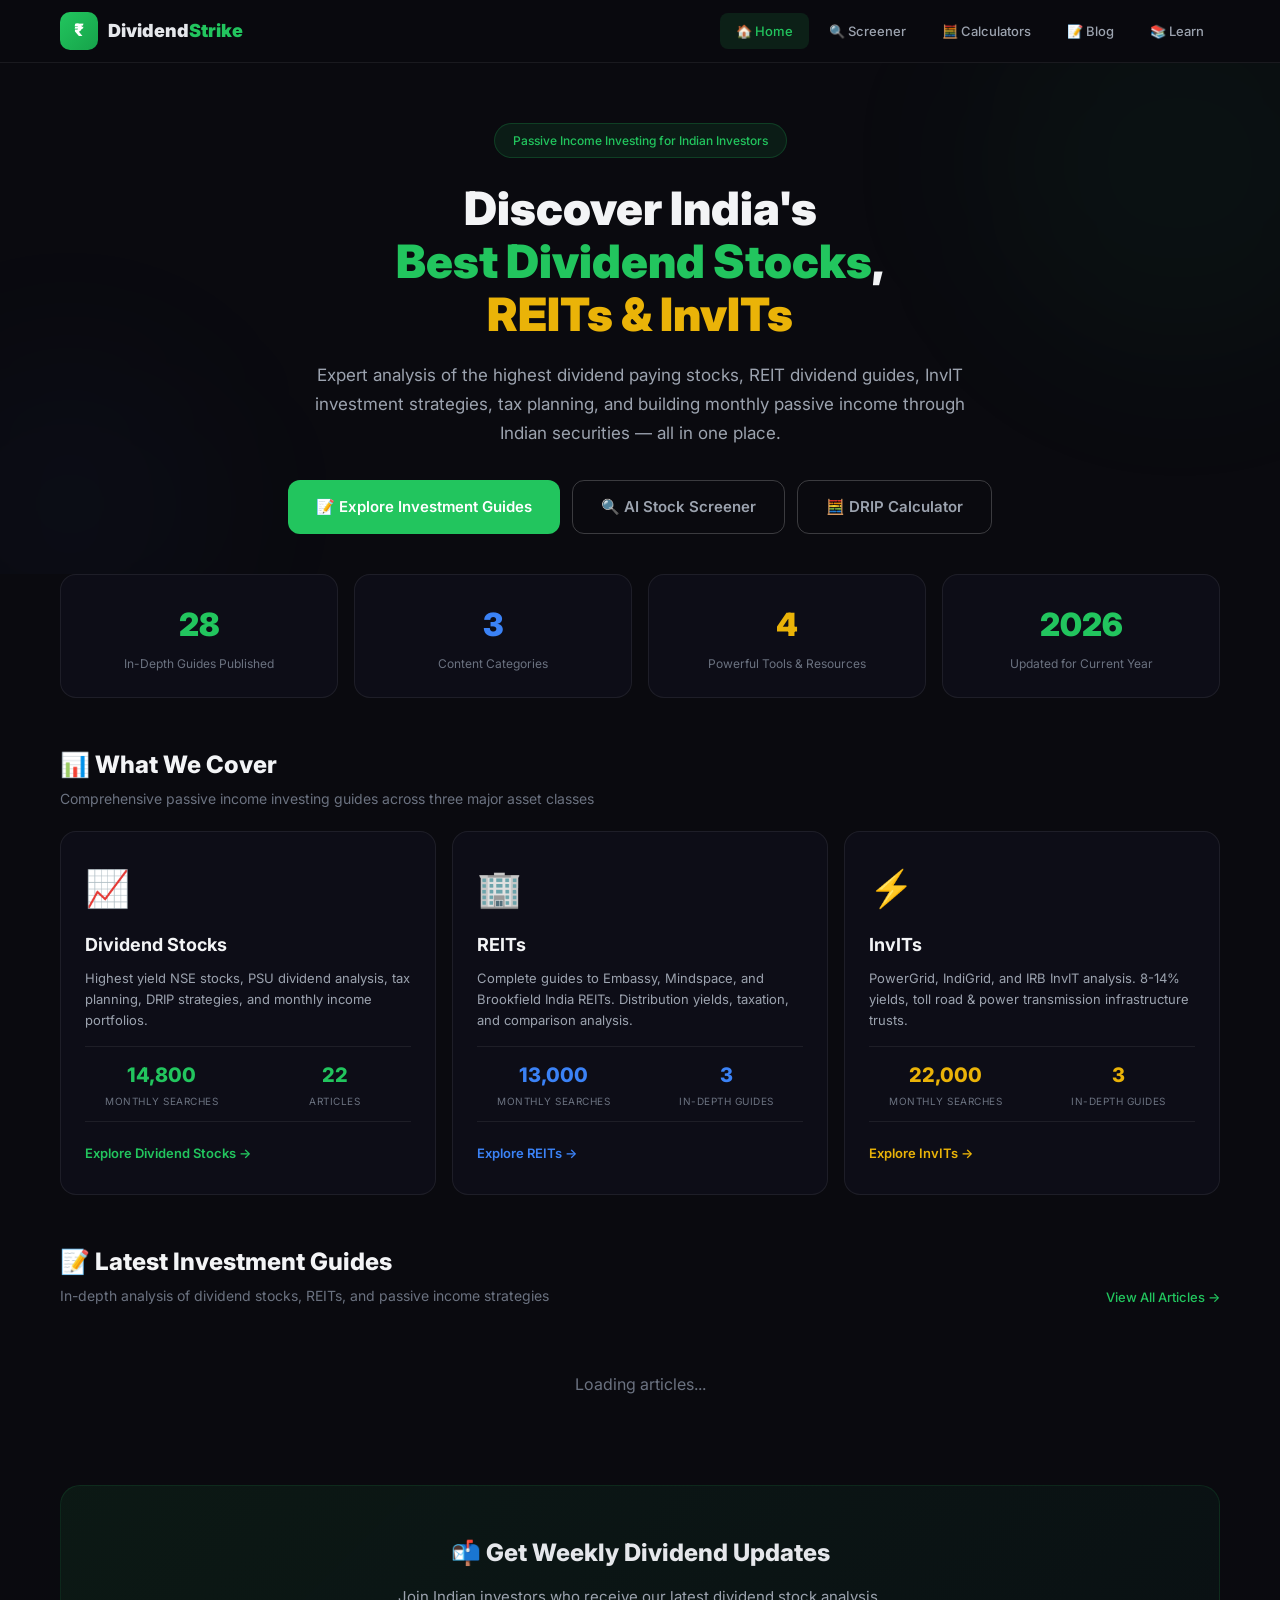
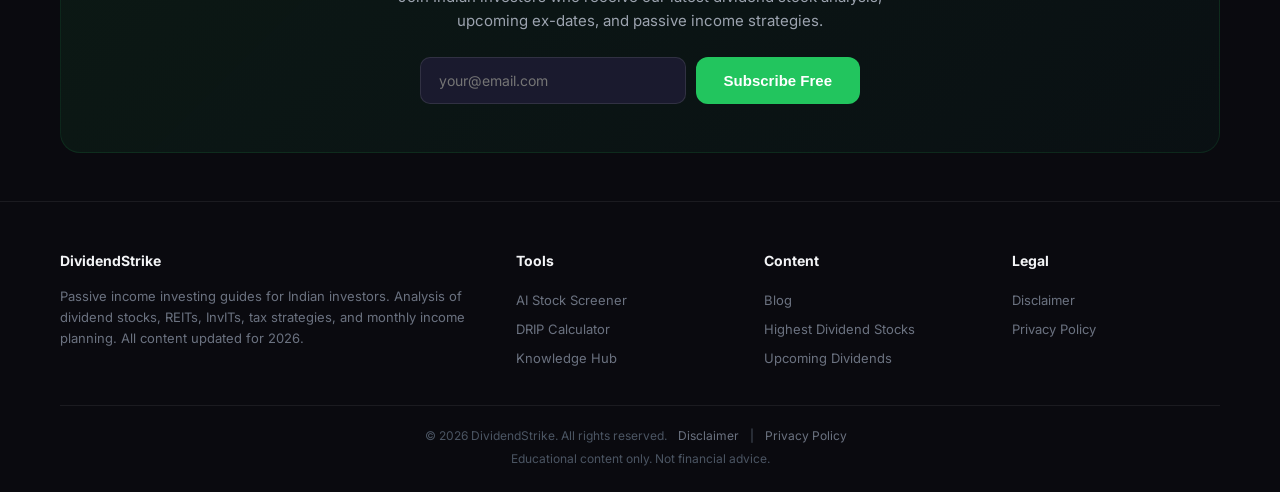
==== commit 9a931e07: "Update index.html" ====
--- a/index.html
+++ b/index.html
@@ -19,6 +19,8 @@
         *{margin:0;padding:0;box-sizing:border-box}
         body{font-family:'Inter',sans-serif;background:var(--bg);color:var(--text);min-height:100vh;line-height:1.6}
         .container{max-width:1200px;margin:0 auto;padding:0 20px}
+        
+        /* NAVBAR */
         .navbar{position:sticky;top:0;z-index:50;backdrop-filter:blur(20px);background:rgba(10,10,15,0.95);border-bottom:1px solid var(--border);padding:12px 0}
         .nav-inner{display:flex;align-items:center;justify-content:space-between}
         .logo{display:flex;align-items:center;gap:10px;text-decoration:none}
@@ -35,6 +37,8 @@
         .mobile-menu a{display:block;padding:12px 14px;border-radius:10px;font-size:13px;text-decoration:none;color:#9ca3af}
         .mobile-menu a:hover{background:rgba(255,255,255,0.04);color:white}
         .mobile-menu a.active{color:var(--green);background:rgba(34,197,94,0.1);font-weight:600}
+        
+        /* HERO */
         .hero{padding:60px 0 40px;text-align:center;position:relative;overflow:hidden}
         .hero::before{content:'';position:absolute;top:-100px;right:-100px;width:400px;height:400px;background:rgba(34,197,94,0.04);border-radius:50%;filter:blur(80px);pointer-events:none}
         .hero::after{content:'';position:absolute;bottom:-80px;left:-80px;width:300px;height:300px;background:rgba(59,130,246,0.03);border-radius:50%;filter:blur(80px);pointer-events:none}
@@ -50,6 +54,8 @@
         .btn-primary:hover{background:var(--green-dark);transform:translateY(-2px);box-shadow:0 12px 32px rgba(34,197,94,0.25)}
         .btn-outline{background:transparent;border:1px solid rgba(255,255,255,0.2);color:#9ca3af}
         .btn-outline:hover{border-color:var(--green);color:white}
+        
+        /* STATS ROW */
         .stats-row{display:grid;grid-template-columns:repeat(4,1fr);gap:16px;margin:0 0 48px}
         .stat-card{background:rgba(15,15,25,0.85);border:1px solid var(--border);border-radius:16px;padding:24px;text-align:center}
         .stat-number{font-size:32px;font-weight:900;color:#f3f4f6;margin-bottom:4px}
@@ -58,7 +64,7 @@
         .stat-number.gold{color:var(--gold)}
         .stat-label{font-size:12px;color:#6b7280}
 
-        /* ===== CONTENT SHOWCASE ===== */
+        /* WHAT WE COVER */
         .content-showcase{margin-bottom:48px}
         .showcase-grid{display:grid;grid-template-columns:repeat(3,1fr);gap:16px}
         .showcase-card{background:rgba(15,15,25,0.85);border:1px solid var(--border);border-radius:16px;padding:28px 24px;transition:all 0.3s ease}
@@ -82,6 +88,7 @@
         .showcase-invit .showcase-link{color:var(--gold)}
         .showcase-link:hover{text-decoration:underline}
 
+        /* BLOG GRID */
         .section-header{margin-bottom:24px;display:flex;align-items:flex-end;justify-content:space-between;flex-wrap:wrap;gap:12px}
         .section-title{font-size:24px;font-weight:800;color:#f3f4f6}
         .section-subtitle{font-size:14px;color:#6b7280;margin-top:4px}
@@ -97,19 +104,16 @@
         .blog-card-title{font-size:17px;font-weight:700;color:#f3f4f6;margin-bottom:8px;line-height:1.4;flex-grow:1}
         .blog-card-excerpt{font-size:13px;color:#9ca3af;line-height:1.6;margin-bottom:16px}
         .blog-card-meta{font-size:11px;color:#6b7280;display:flex;justify-content:space-between;align-items:center;padding-top:12px;border-top:1px solid var(--border)}
-        .categories-section{margin-bottom:48px}
-        .categories-grid{display:grid;grid-template-columns:repeat(4,1fr);gap:16px}
-        .category-card{background:rgba(15,15,25,0.85);border:1px solid var(--border);border-radius:16px;padding:28px 20px;text-decoration:none;display:block;transition:all 0.3s ease;text-align:center}
-        .category-card:hover{border-color:rgba(34,197,94,0.3);transform:translateY(-2px)}
-        .category-icon{font-size:36px;margin-bottom:12px;display:block}
-        .category-name{font-size:16px;font-weight:700;color:#f3f4f6;margin-bottom:6px}
-        .category-desc{font-size:12px;color:#6b7280;line-height:1.5}
+        
+        /* NEWSLETTER */
         .newsletter{background:linear-gradient(135deg,rgba(34,197,94,0.08),rgba(16,185,129,0.04));border:1px solid rgba(34,197,94,0.12);border-radius:20px;padding:48px;margin:48px 0;text-align:center}
         .newsletter-title{font-size:24px;font-weight:800;margin-bottom:12px}
         .newsletter-desc{font-size:15px;color:#9ca3af;max-width:500px;margin:0 auto 24px;line-height:1.6}
         .newsletter-form{display:flex;gap:10px;max-width:440px;margin:0 auto}
         .newsletter-input{flex:1;background:#1a1a2e;border:1px solid rgba(255,255,255,0.1);border-radius:10px;padding:14px 18px;color:white;font-size:14px;outline:none;font-family:inherit}
         .newsletter-input:focus{border-color:var(--green)}
+        
+        /* FOOTER */
         .footer{border-top:1px solid var(--border);padding:48px 0 24px;margin-top:20px}
         .footer-grid{display:grid;grid-template-columns:2fr 1fr 1fr 1fr;gap:40px;margin-bottom:32px}
         .footer-col h4{font-size:14px;font-weight:700;margin-bottom:14px;color:#f3f4f6}
@@ -119,12 +123,17 @@
         .footer-bottom{text-align:center;padding-top:20px;border-top:1px solid var(--border);font-size:12px;color:#4b5563}
         .footer-bottom a{color:#6b7280;text-decoration:none;margin:0 8px}
         .footer-bottom a:hover{color:var(--green)}
+        
+        /* SCROLL TO TOP */
         .scroll-btn{position:fixed;bottom:30px;right:30px;width:48px;height:48px;background:linear-gradient(135deg,var(--green),var(--green-dark));border:none;border-radius:14px;cursor:pointer;z-index:999;display:flex;align-items:center;justify-content:center;box-shadow:0 8px 32px rgba(34,197,94,0.3);transition:all 0.3s ease;opacity:0;visibility:hidden;color:white;font-size:20px;font-weight:700}
         .scroll-btn.show{opacity:1;visibility:visible}
         .scroll-btn:hover{transform:translateY(-3px);box-shadow:0 12px 40px rgba(34,197,94,0.5)}
+        
         .loading-placeholder{text-align:center;padding:40px;color:#6b7280}
-        @media(max-width:1024px){.nav-links{display:none}.mobile-menu-btn{display:block}.categories-grid{grid-template-columns:1fr 1fr}.footer-grid{grid-template-columns:1fr 1fr;gap:24px}.showcase-grid{grid-template-columns:1fr}}
-        @media(max-width:768px){.hero-title{font-size:32px}.hero-subtitle{font-size:15px}.blog-grid{grid-template-columns:1fr}.categories-grid{grid-template-columns:1fr}.stats-row{grid-template-columns:1fr 1fr}.showcase-grid{grid-template-columns:1fr}.newsletter{padding:32px 20px}.newsletter-form{flex-direction:column}.footer-grid{grid-template-columns:1fr}.scroll-btn{bottom:16px;right:16px;width:42px;height:42px;font-size:18px}}
+        
+        /* RESPONSIVE */
+        @media(max-width:1024px){.nav-links{display:none}.mobile-menu-btn{display:block}.footer-grid{grid-template-columns:1fr 1fr;gap:24px}.showcase-grid{grid-template-columns:1fr}}
+        @media(max-width:768px){.hero-title{font-size:32px}.hero-subtitle{font-size:15px}.blog-grid{grid-template-columns:1fr}.stats-row{grid-template-columns:1fr 1fr}.showcase-grid{grid-template-columns:1fr}.newsletter{padding:32px 20px}.newsletter-form{flex-direction:column}.footer-grid{grid-template-columns:1fr}.scroll-btn{bottom:16px;right:16px;width:42px;height:42px;font-size:18px}}
         @media(max-width:480px){.hero-title{font-size:26px}.hero{padding:32px 0 24px}.stats-row{grid-template-columns:1fr 1fr;gap:10px}.stat-number{font-size:24px}}
     </style>
 </head>
@@ -224,16 +233,6 @@
         <div class="blog-grid" id="blogGrid"><div class="loading-placeholder" style="grid-column:1/-1;">Loading articles...</div></div>
     </section>
 
-    <section class="container categories-section">
-        <div class="section-header"><div><h2 class="section-title">📂 Explore by Category</h2><p class="section-subtitle">Find exactly what you're looking for</p></div></div>
-        <div class="categories-grid">
-            <a href="blog.html?slug=highest-dividend-paying-stocks-india-2026" class="category-card"><span class="category-icon">📈</span><div class="category-name">Dividend Stocks</div><div class="category-desc">Highest yield lists, PSU dividends, stock analysis</div></a>
-            <a href="blog.html?slug=embassy-office-parks-reit-dividend-guide-2026" class="category-card"><span class="category-icon">🏢</span><div class="category-name">REITs</div><div class="category-desc">Embassy, Mindspace, Brookfield guides</div></a>
-            <a href="blog.html?slug=powergrid-invit-guide-2026" class="category-card"><span class="category-icon">⚡</span><div class="category-name">InvITs</div><div class="category-desc">PowerGrid, IndiGrid, IRB analysis</div></a>
-            <a href="knowledge-hub.html" class="category-card"><span class="category-icon">📚</span><div class="category-name">Learn & Tools</div><div class="category-desc">DRIP calculator, tax guides, stock screener</div></a>
-        </div>
-    </section>
-
     <section class="container">
         <div class="newsletter">
             <h2 class="newsletter-title">📬 Get Weekly Dividend Updates</h2>
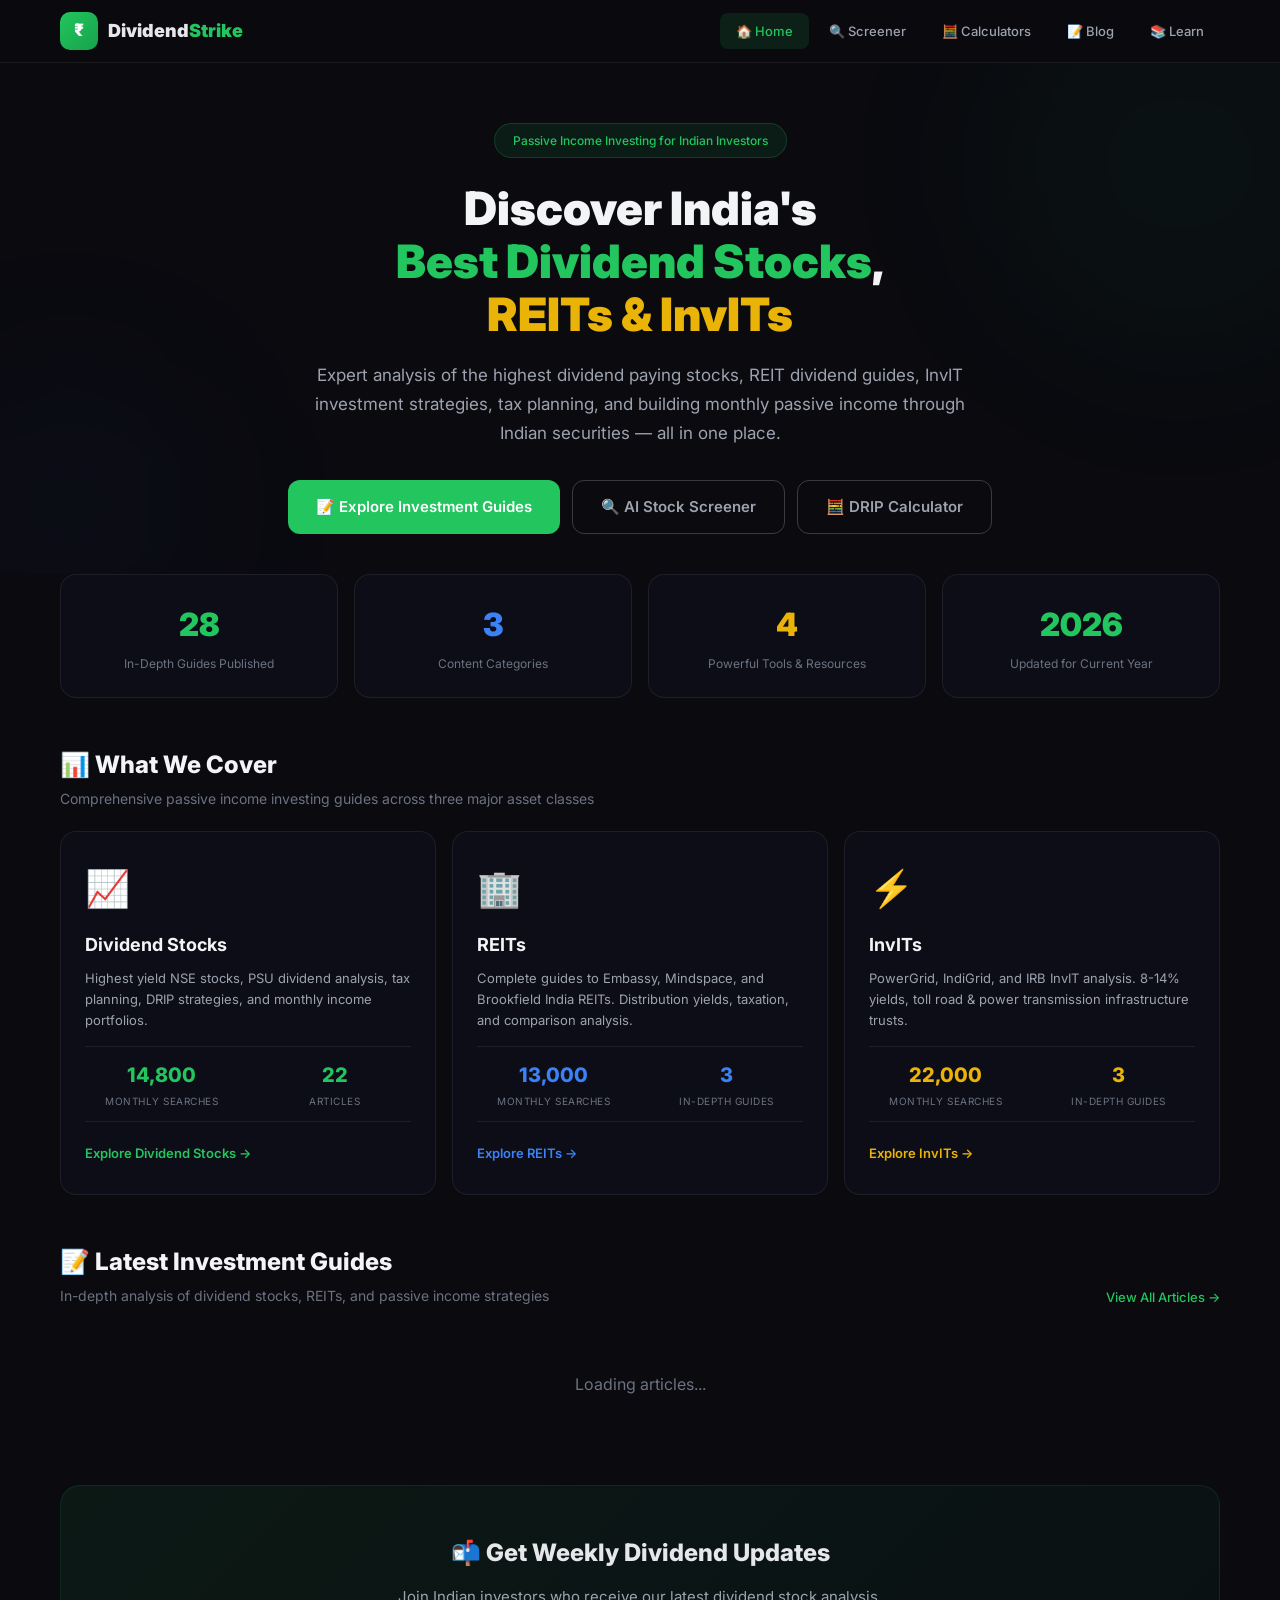
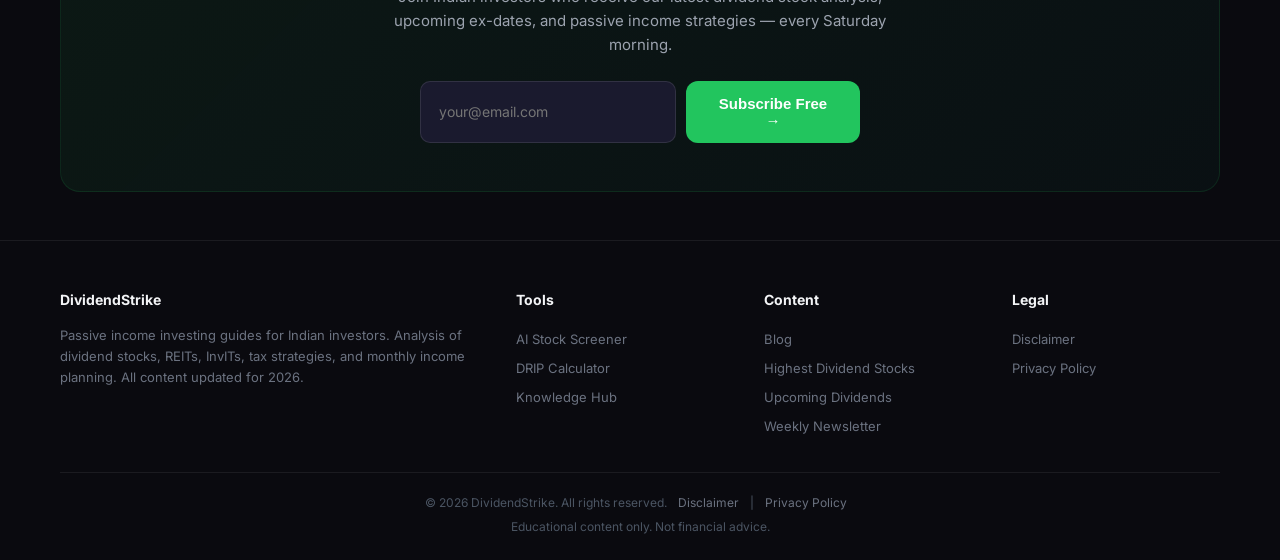
==== commit e81f9785: "Update index.html" ====
--- a/index.html
+++ b/index.html
@@ -236,10 +236,10 @@
     <section class="container">
         <div class="newsletter">
             <h2 class="newsletter-title">📬 Get Weekly Dividend Updates</h2>
-            <p class="newsletter-desc">Join Indian investors who receive our latest dividend stock analysis, upcoming ex-dates, and passive income strategies.</p>
-            <form class="newsletter-form" onsubmit="event.preventDefault();subscribeNewsletter(this);">
-                <input type="email" placeholder="your@email.com" class="newsletter-input" required>
-                <button type="submit" class="btn btn-primary">Subscribe Free</button>
+            <p class="newsletter-desc">Join Indian investors who receive our latest dividend stock analysis, upcoming ex-dates, and passive income strategies — every Saturday morning.</p>
+            <form class="newsletter-form" action="newsletter.html" method="get">
+                <input type="email" name="email" placeholder="your@email.com" class="newsletter-input" required>
+                <button type="submit" class="btn btn-primary">Subscribe Free →</button>
             </form>
         </div>
     </section>
@@ -249,7 +249,7 @@
             <div class="footer-grid">
                 <div class="footer-col"><h4>DividendStrike</h4><p>Passive income investing guides for Indian investors. Analysis of dividend stocks, REITs, InvITs, tax strategies, and monthly income planning. All content updated for 2026.</p></div>
                 <div class="footer-col"><h4>Tools</h4><a href="screener.html">AI Stock Screener</a><a href="calculators.html">DRIP Calculator</a><a href="knowledge-hub.html">Knowledge Hub</a></div>
-                <div class="footer-col"><h4>Content</h4><a href="blog.html">Blog</a><a href="blog.html?slug=highest-dividend-paying-stocks-india-2026">Highest Dividend Stocks</a><a href="blog.html?slug=upcoming-dividend-stocks-india-2026">Upcoming Dividends</a></div>
+                <div class="footer-col"><h4>Content</h4><a href="blog.html">Blog</a><a href="blog.html?slug=highest-dividend-paying-stocks-india-2026">Highest Dividend Stocks</a><a href="blog.html?slug=upcoming-dividend-stocks-india-2026">Upcoming Dividends</a><a href="newsletter.html">Weekly Newsletter</a></div>
                 <div class="footer-col"><h4>Legal</h4><a href="disclaimer.html">Disclaimer</a><a href="privacy-policy.html">Privacy Policy</a></div>
             </div>
             <div class="footer-bottom"><p>© 2026 DividendStrike. All rights reserved. <a href="disclaimer.html">Disclaimer</a> | <a href="privacy-policy.html">Privacy Policy</a></p><p style="margin-top:4px;">Educational content only. Not financial advice.</p></div>
@@ -295,16 +295,6 @@
         if (m && b && !m.contains(e.target) && !b.contains(e.target)) m.style.display = 'none';
     });
 
-    function subscribeNewsletter(form) {
-        var email = form.querySelector('.newsletter-input');
-        if (email && email.value) {
-            var subs = JSON.parse(localStorage.getItem('ds_subscribers') || '[]');
-            subs.push({ email: email.value, date: new Date().toISOString() });
-            localStorage.setItem('ds_subscribers', JSON.stringify(subs));
-            form.innerHTML = '<p style="color:#22c55e;font-weight:600;font-size:16px;">✅ Subscribed! Welcome aboard.</p>';
-        }
-    }
-
     window.addEventListener('scroll', function() {
         var btn = document.getElementById('scrollBtn');
         if (btn) btn.classList.toggle('show', window.scrollY > 400);
